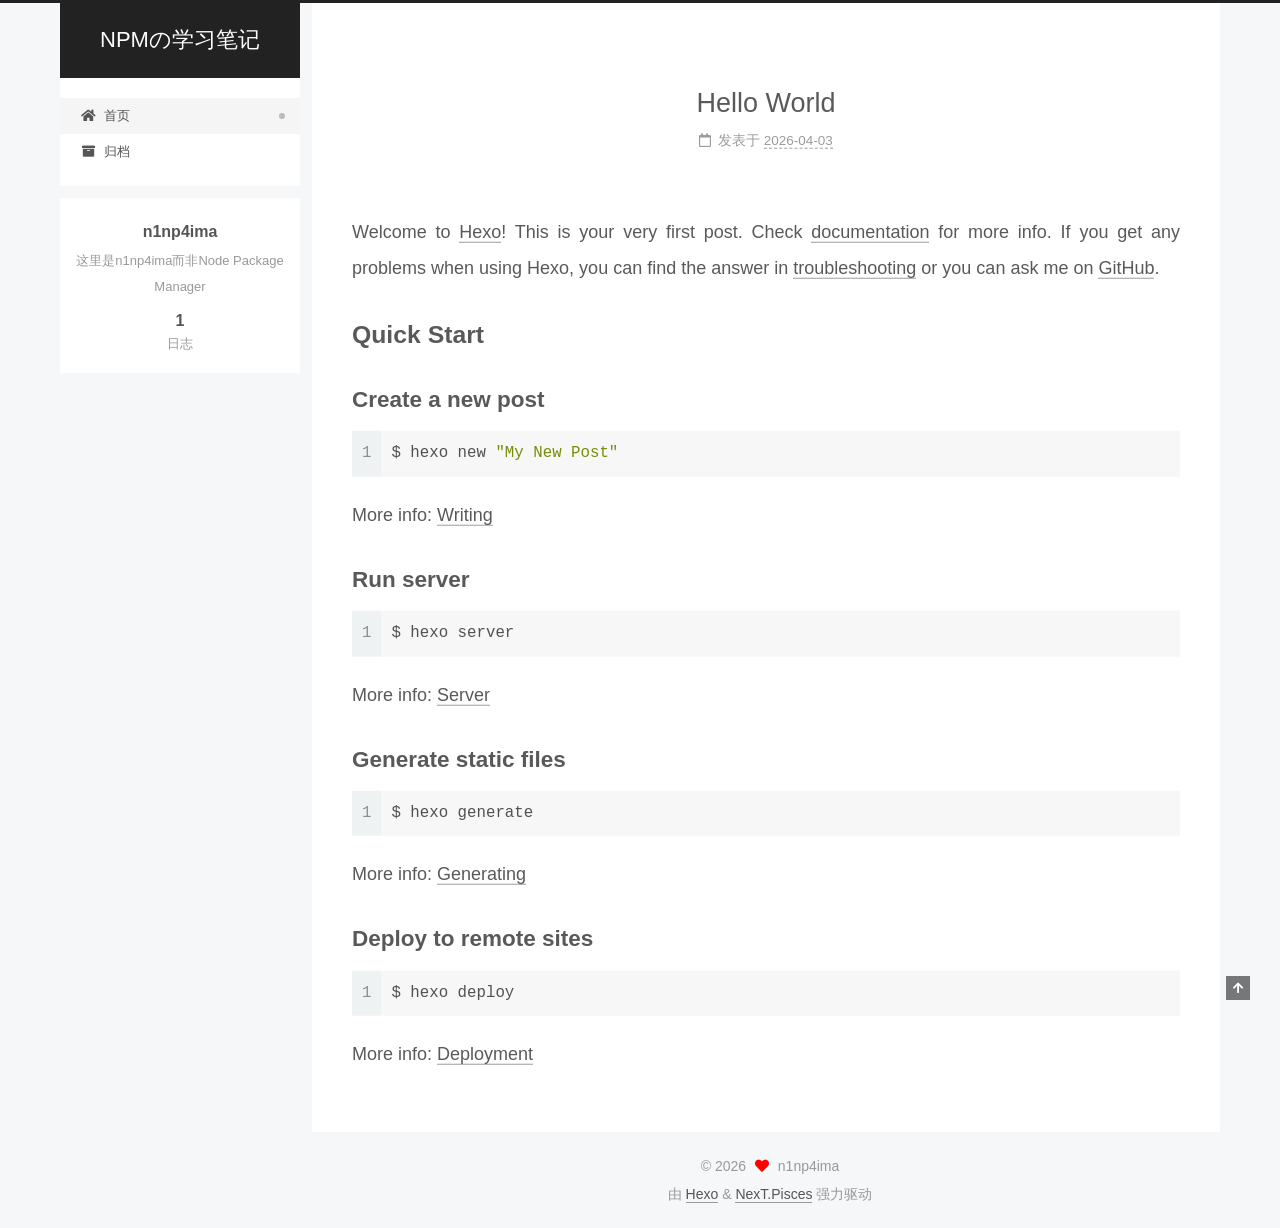
==== index.html @ 107f6d00 "Site updated: 2026-04-03 16:25:27" ====
<!DOCTYPE html>
<html lang="zh-CN">
<head>
  <meta charset="UTF-8">
<meta name="viewport" content="width=device-width, initial-scale=1, maximum-scale=2">
<meta name="theme-color" content="#222">
<meta name="generator" content="Hexo 8.1.1">
  <link rel="apple-touch-icon" sizes="180x180" href="/images/apple-touch-icon-next.png">
  <link rel="icon" type="image/png" sizes="32x32" href="/images/favicon-32x32-next.png">
  <link rel="icon" type="image/png" sizes="16x16" href="/images/favicon-16x16-next.png">
  <link rel="mask-icon" href="/images/logo.svg" color="#222">

<link rel="stylesheet" href="/css/main.css">


<link rel="stylesheet" href="/lib/font-awesome/css/all.min.css">

<script id="hexo-configurations">
    var NexT = window.NexT || {};
    var CONFIG = {"hostname":"example.com","root":"/","scheme":"Pisces","version":"7.8.0","exturl":false,"sidebar":{"position":"left","display":"post","padding":18,"offset":12,"onmobile":false},"copycode":{"enable":false,"show_result":false,"style":null},"back2top":{"enable":true,"sidebar":false,"scrollpercent":false},"bookmark":{"enable":false,"color":"#222","save":"auto"},"fancybox":false,"mediumzoom":false,"lazyload":false,"pangu":false,"comments":{"style":"tabs","active":null,"storage":true,"lazyload":false,"nav":null},"algolia":{"hits":{"per_page":10},"labels":{"input_placeholder":"Search for Posts","hits_empty":"We didn't find any results for the search: ${query}","hits_stats":"${hits} results found in ${time} ms"}},"localsearch":{"enable":false,"trigger":"auto","top_n_per_article":1,"unescape":false,"preload":false},"motion":{"enable":true,"async":false,"transition":{"post_block":"fadeIn","post_header":"slideDownIn","post_body":"slideDownIn","coll_header":"slideLeftIn","sidebar":"slideUpIn"}}};
  </script>

  <meta name="description" content="这里是n1np4ima而非Node Package Manager">
<meta property="og:type" content="website">
<meta property="og:title" content="NPMの学习笔记">
<meta property="og:url" content="http://example.com/index.html">
<meta property="og:site_name" content="NPMの学习笔记">
<meta property="og:description" content="这里是n1np4ima而非Node Package Manager">
<meta property="og:locale" content="zh_CN">
<meta property="article:author" content="n1np4ima">
<meta name="twitter:card" content="summary">

<link rel="canonical" href="http://example.com/">


<script id="page-configurations">
  // https://hexo.io/docs/variables.html
  CONFIG.page = {
    sidebar: "",
    isHome : true,
    isPost : false,
    lang   : 'zh-CN'
  };
</script>

  <title>NPMの学习笔记</title>
  






  <noscript>
  <style>
  .use-motion .brand,
  .use-motion .menu-item,
  .sidebar-inner,
  .use-motion .post-block,
  .use-motion .pagination,
  .use-motion .comments,
  .use-motion .post-header,
  .use-motion .post-body,
  .use-motion .collection-header { opacity: initial; }

  .use-motion .site-title,
  .use-motion .site-subtitle {
    opacity: initial;
    top: initial;
  }

  .use-motion .logo-line-before i { left: initial; }
  .use-motion .logo-line-after i { right: initial; }
  </style>
</noscript>

</head>

<body itemscope itemtype="http://schema.org/WebPage">
  <div class="container use-motion">
    <div class="headband"></div>

    <header class="header" itemscope itemtype="http://schema.org/WPHeader">
      <div class="header-inner"><div class="site-brand-container">
  <div class="site-nav-toggle">
    <div class="toggle" aria-label="切换导航栏">
      <span class="toggle-line toggle-line-first"></span>
      <span class="toggle-line toggle-line-middle"></span>
      <span class="toggle-line toggle-line-last"></span>
    </div>
  </div>

  <div class="site-meta">

    <a href="/" class="brand" rel="start">
      <span class="logo-line-before"><i></i></span>
      <h1 class="site-title">NPMの学习笔记</h1>
      <span class="logo-line-after"><i></i></span>
    </a>
  </div>

  <div class="site-nav-right">
    <div class="toggle popup-trigger">
    </div>
  </div>
</div>




<nav class="site-nav">
  <ul id="menu" class="main-menu menu">
        <li class="menu-item menu-item-home">

    <a href="/" rel="section"><i class="fa fa-home fa-fw"></i>首页</a>

  </li>
        <li class="menu-item menu-item-archives">

    <a href="/archives/" rel="section"><i class="fa fa-archive fa-fw"></i>归档</a>

  </li>
  </ul>
</nav>




</div>
    </header>

    
  <div class="back-to-top">
    <i class="fa fa-arrow-up"></i>
    <span>0%</span>
  </div>


    <main class="main">
      <div class="main-inner">
        <div class="content-wrap">
          

          <div class="content index posts-expand">
            
      
  
  
  <article itemscope itemtype="http://schema.org/Article" class="post-block" lang="zh-CN">
    <link itemprop="mainEntityOfPage" href="http://example.com/2026/04/03/hello-world/">

    <span hidden itemprop="author" itemscope itemtype="http://schema.org/Person">
      <meta itemprop="image" content="/images/avatar.gif">
      <meta itemprop="name" content="n1np4ima">
      <meta itemprop="description" content="这里是n1np4ima而非Node Package Manager">
    </span>

    <span hidden itemprop="publisher" itemscope itemtype="http://schema.org/Organization">
      <meta itemprop="name" content="NPMの学习笔记">
    </span>
      <header class="post-header">
        <h2 class="post-title" itemprop="name headline">
          
            <a href="/2026/04/03/hello-world/" class="post-title-link" itemprop="url">Hello World</a>
        </h2>

        <div class="post-meta">
            <span class="post-meta-item">
              <span class="post-meta-item-icon">
                <i class="far fa-calendar"></i>
              </span>
              <span class="post-meta-item-text">发表于</span>

              <time title="创建时间：2026-04-03 15:56:25" itemprop="dateCreated datePublished" datetime="2026-04-03T15:56:25+08:00">2026-04-03</time>
            </span>

          

        </div>
      </header>

    
    
    
    <div class="post-body" itemprop="articleBody">

      
          <p>Welcome to <a target="_blank" rel="noopener" href="https://hexo.io/">Hexo</a>! This is your very first post. Check <a target="_blank" rel="noopener" href="https://hexo.io/docs/">documentation</a> for more info. If you get any problems when using Hexo, you can find the answer in <a target="_blank" rel="noopener" href="https://hexo.io/docs/troubleshooting.html">troubleshooting</a> or you can ask me on <a target="_blank" rel="noopener" href="https://github.com/hexojs/hexo/issues">GitHub</a>.</p>
<h2 id="Quick-Start"><a href="#Quick-Start" class="headerlink" title="Quick Start"></a>Quick Start</h2><h3 id="Create-a-new-post"><a href="#Create-a-new-post" class="headerlink" title="Create a new post"></a>Create a new post</h3><figure class="highlight bash"><table><tr><td class="gutter"><pre><span class="line">1</span><br></pre></td><td class="code"><pre><span class="line">$ hexo new <span class="string">&quot;My New Post&quot;</span></span><br></pre></td></tr></table></figure>

<p>More info: <a target="_blank" rel="noopener" href="https://hexo.io/docs/writing.html">Writing</a></p>
<h3 id="Run-server"><a href="#Run-server" class="headerlink" title="Run server"></a>Run server</h3><figure class="highlight bash"><table><tr><td class="gutter"><pre><span class="line">1</span><br></pre></td><td class="code"><pre><span class="line">$ hexo server</span><br></pre></td></tr></table></figure>

<p>More info: <a target="_blank" rel="noopener" href="https://hexo.io/docs/server.html">Server</a></p>
<h3 id="Generate-static-files"><a href="#Generate-static-files" class="headerlink" title="Generate static files"></a>Generate static files</h3><figure class="highlight bash"><table><tr><td class="gutter"><pre><span class="line">1</span><br></pre></td><td class="code"><pre><span class="line">$ hexo generate</span><br></pre></td></tr></table></figure>

<p>More info: <a target="_blank" rel="noopener" href="https://hexo.io/docs/generating.html">Generating</a></p>
<h3 id="Deploy-to-remote-sites"><a href="#Deploy-to-remote-sites" class="headerlink" title="Deploy to remote sites"></a>Deploy to remote sites</h3><figure class="highlight bash"><table><tr><td class="gutter"><pre><span class="line">1</span><br></pre></td><td class="code"><pre><span class="line">$ hexo deploy</span><br></pre></td></tr></table></figure>

<p>More info: <a target="_blank" rel="noopener" href="https://hexo.io/docs/one-command-deployment.html">Deployment</a></p>

      
    </div>

    
    
    
      <footer class="post-footer">
        <div class="post-eof"></div>
      </footer>
  </article>
  
  
  


  



          </div>
          

<script>
  window.addEventListener('tabs:register', () => {
    let { activeClass } = CONFIG.comments;
    if (CONFIG.comments.storage) {
      activeClass = localStorage.getItem('comments_active') || activeClass;
    }
    if (activeClass) {
      let activeTab = document.querySelector(`a[href="#comment-${activeClass}"]`);
      if (activeTab) {
        activeTab.click();
      }
    }
  });
  if (CONFIG.comments.storage) {
    window.addEventListener('tabs:click', event => {
      if (!event.target.matches('.tabs-comment .tab-content .tab-pane')) return;
      let commentClass = event.target.classList[1];
      localStorage.setItem('comments_active', commentClass);
    });
  }
</script>

        </div>
          
  
  <div class="toggle sidebar-toggle">
    <span class="toggle-line toggle-line-first"></span>
    <span class="toggle-line toggle-line-middle"></span>
    <span class="toggle-line toggle-line-last"></span>
  </div>

  <aside class="sidebar">
    <div class="sidebar-inner">

      <ul class="sidebar-nav motion-element">
        <li class="sidebar-nav-toc">
          文章目录
        </li>
        <li class="sidebar-nav-overview">
          站点概览
        </li>
      </ul>

      <!--noindex-->
      <div class="post-toc-wrap sidebar-panel">
      </div>
      <!--/noindex-->

      <div class="site-overview-wrap sidebar-panel">
        <div class="site-author motion-element" itemprop="author" itemscope itemtype="http://schema.org/Person">
  <p class="site-author-name" itemprop="name">n1np4ima</p>
  <div class="site-description" itemprop="description">这里是n1np4ima而非Node Package Manager</div>
</div>
<div class="site-state-wrap motion-element">
  <nav class="site-state">
      <div class="site-state-item site-state-posts">
          <a href="/archives/">
        
          <span class="site-state-item-count">1</span>
          <span class="site-state-item-name">日志</span>
        </a>
      </div>
  </nav>
</div>



      </div>

    </div>
  </aside>
  <div id="sidebar-dimmer"></div>


      </div>
    </main>

    <footer class="footer">
      <div class="footer-inner">
        

        

<div class="copyright">
  
  &copy; 
  <span itemprop="copyrightYear">2026</span>
  <span class="with-love">
    <i class="fa fa-heart"></i>
  </span>
  <span class="author" itemprop="copyrightHolder">n1np4ima</span>
</div>
  <div class="powered-by">由 <a href="https://hexo.io/" class="theme-link" rel="noopener" target="_blank">Hexo</a> & <a href="https://pisces.theme-next.org/" class="theme-link" rel="noopener" target="_blank">NexT.Pisces</a> 强力驱动
  </div>

        








      </div>
    </footer>
  </div>

  
  <script src="/lib/anime.min.js"></script>
  <script src="/lib/velocity/velocity.min.js"></script>
  <script src="/lib/velocity/velocity.ui.min.js"></script>

<script src="/js/utils.js"></script>

<script src="/js/motion.js"></script>


<script src="/js/schemes/pisces.js"></script>


<script src="/js/next-boot.js"></script>




  















  

  

</body>
</html>
---- css/main.css ----
:root {
  --body-bg-color: #f5f7f9;
  --content-bg-color: #fff;
  --card-bg-color: #f5f5f5;
  --text-color: #555;
  --blockquote-color: #666;
  --link-color: #555;
  --link-hover-color: #222;
  --brand-color: #fff;
  --brand-hover-color: #fff;
  --table-row-odd-bg-color: #f9f9f9;
  --table-row-hover-bg-color: #f5f5f5;
  --menu-item-bg-color: #f5f5f5;
  --btn-default-bg: #fff;
  --btn-default-color: #555;
  --btn-default-border-color: #555;
  --btn-default-hover-bg: #222;
  --btn-default-hover-color: #fff;
  --btn-default-hover-border-color: #222;
}
html {
  line-height: 1.15; /* 1 */
  -webkit-text-size-adjust: 100%; /* 2 */
}
body {
  margin: 0;
}
main {
  display: block;
}
h1 {
  font-size: 2em;
  margin: 0.67em 0;
}
hr {
  box-sizing: content-box; /* 1 */
  height: 0; /* 1 */
  overflow: visible; /* 2 */
}
pre {
  font-family: monospace, monospace; /* 1 */
  font-size: 1em; /* 2 */
}
a {
  background: transparent;
}
abbr[title] {
  border-bottom: none; /* 1 */
  text-decoration: underline; /* 2 */
  text-decoration: underline dotted; /* 2 */
}
b,
strong {
  font-weight: bolder;
}
code,
kbd,
samp {
  font-family: monospace, monospace; /* 1 */
  font-size: 1em; /* 2 */
}
small {
  font-size: 80%;
}
sub,
sup {
  font-size: 75%;
  line-height: 0;
  position: relative;
  vertical-align: baseline;
}
sub {
  bottom: -0.25em;
}
sup {
  top: -0.5em;
}
img {
  border-style: none;
}
button,
input,
optgroup,
select,
textarea {
  font-family: inherit; /* 1 */
  font-size: 100%; /* 1 */
  line-height: 1.15; /* 1 */
  margin: 0; /* 2 */
}
button,
input {
/* 1 */
  overflow: visible;
}
button,
select {
/* 1 */
  text-transform: none;
}
button,
[type='button'],
[type='reset'],
[type='submit'] {
  -webkit-appearance: button;
}
button::-moz-focus-inner,
[type='button']::-moz-focus-inner,
[type='reset']::-moz-focus-inner,
[type='submit']::-moz-focus-inner {
  border-style: none;
  padding: 0;
}
button:-moz-focusring,
[type='button']:-moz-focusring,
[type='reset']:-moz-focusring,
[type='submit']:-moz-focusring {
  outline: 1px dotted ButtonText;
}
fieldset {
  padding: 0.35em 0.75em 0.625em;
}
legend {
  box-sizing: border-box; /* 1 */
  color: inherit; /* 2 */
  display: table; /* 1 */
  max-width: 100%; /* 1 */
  padding: 0; /* 3 */
  white-space: normal; /* 1 */
}
progress {
  vertical-align: baseline;
}
textarea {
  overflow: auto;
}
[type='checkbox'],
[type='radio'] {
  box-sizing: border-box; /* 1 */
  padding: 0; /* 2 */
}
[type='number']::-webkit-inner-spin-button,
[type='number']::-webkit-outer-spin-button {
  height: auto;
}
[type='search'] {
  outline-offset: -2px; /* 2 */
  -webkit-appearance: textfield; /* 1 */
}
[type='search']::-webkit-search-decoration {
  -webkit-appearance: none;
}
::-webkit-file-upload-button {
  font: inherit; /* 2 */
  -webkit-appearance: button; /* 1 */
}
details {
  display: block;
}
summary {
  display: list-item;
}
template {
  display: none;
}
[hidden] {
  display: none;
}
::selection {
  background: #262a30;
  color: #eee;
}
html,
body {
  height: 100%;
}
body {
  background: var(--body-bg-color);
  color: var(--text-color);
  font-family: 'Lato', "PingFang SC", "Microsoft YaHei", sans-serif;
  font-size: 1em;
  line-height: 2;
}
@media (max-width: 991px) {
  body {
    padding-left: 0 !important;
    padding-right: 0 !important;
  }
}
h1,
h2,
h3,
h4,
h5,
h6 {
  font-family: 'Lato', "PingFang SC", "Microsoft YaHei", sans-serif;
  font-weight: bold;
  line-height: 1.5;
  margin: 20px 0 15px;
}
h1 {
  font-size: 1.5em;
}
h2 {
  font-size: 1.375em;
}
h3 {
  font-size: 1.25em;
}
h4 {
  font-size: 1.125em;
}
h5 {
  font-size: 1em;
}
h6 {
  font-size: 0.875em;
}
p {
  margin: 0 0 20px 0;
}
a,
span.exturl {
  border-bottom: 1px solid #999;
  color: var(--link-color);
  outline: 0;
  text-decoration: none;
  overflow-wrap: break-word;
  word-wrap: break-word;
  cursor: pointer;
}
a:hover,
span.exturl:hover {
  border-bottom-color: var(--link-hover-color);
  color: var(--link-hover-color);
}
iframe,
img,
video {
  display: block;
  margin-left: auto;
  margin-right: auto;
  max-width: 100%;
}
hr {
  background-image: repeating-linear-gradient(-45deg, #ddd, #ddd 4px, transparent 4px, transparent 8px);
  border: 0;
  height: 3px;
  margin: 40px 0;
}
blockquote {
  border-left: 4px solid #ddd;
  color: var(--blockquote-color);
  margin: 0;
  padding: 0 15px;
}
blockquote cite::before {
  content: '-';
  padding: 0 5px;
}
dt {
  font-weight: bold;
}
dd {
  margin: 0;
  padding: 0;
}
kbd {
  background-color: #f5f5f5;
  background-image: linear-gradient(#eee, #fff, #eee);
  border: 1px solid #ccc;
  border-radius: 0.2em;
  box-shadow: 0.1em 0.1em 0.2em rgba(0,0,0,0.1);
  color: #555;
  font-family: inherit;
  padding: 0.1em 0.3em;
  white-space: nowrap;
}
.table-container {
  overflow: auto;
}
table {
  border-collapse: collapse;
  border-spacing: 0;
  font-size: 0.875em;
  margin: 0 0 20px 0;
  width: 100%;
}
tbody tr:nth-of-type(odd) {
  background: var(--table-row-odd-bg-color);
}
tbody tr:hover {
  background: var(--table-row-hover-bg-color);
}
caption,
th,
td {
  font-weight: normal;
  padding: 8px;
  vertical-align: middle;
}
th,
td {
  border: 1px solid #ddd;
  border-bottom: 3px solid #ddd;
}
th {
  font-weight: 700;
  padding-bottom: 10px;
}
td {
  border-bottom-width: 1px;
}
.btn {
  background: var(--btn-default-bg);
  border: 2px solid var(--btn-default-border-color);
  border-radius: 2px;
  color: var(--btn-default-color);
  display: inline-block;
  font-size: 0.875em;
  line-height: 2;
  padding: 0 20px;
  text-decoration: none;
  transition-property: background-color;
  transition-delay: 0s;
  transition-duration: 0.2s;
  transition-timing-function: ease-in-out;
}
.btn:hover {
  background: var(--btn-default-hover-bg);
  border-color: var(--btn-default-hover-border-color);
  color: var(--btn-default-hover-color);
}
.btn + .btn {
  margin: 0 0 8px 8px;
}
.btn .fa-fw {
  text-align: left;
  width: 1.285714285714286em;
}
.toggle {
  line-height: 0;
}
.toggle .toggle-line {
  background: #fff;
  display: inline-block;
  height: 2px;
  left: 0;
  position: relative;
  top: 0;
  transition: all 0.4s;
  vertical-align: top;
  width: 100%;
}
.toggle .toggle-line:not(:first-child) {
  margin-top: 3px;
}
.toggle.toggle-arrow .toggle-line-first {
  left: 50%;
  top: 2px;
  transform: rotate(45deg);
  width: 50%;
}
.toggle.toggle-arrow .toggle-line-middle {
  left: 2px;
  width: 90%;
}
.toggle.toggle-arrow .toggle-line-last {
  left: 50%;
  top: -2px;
  transform: rotate(-45deg);
  width: 50%;
}
.toggle.toggle-close .toggle-line-first {
  transform: rotate(-45deg);
  top: 5px;
}
.toggle.toggle-close .toggle-line-middle {
  opacity: 0;
}
.toggle.toggle-close .toggle-line-last {
  transform: rotate(45deg);
  top: -5px;
}
.highlight,
pre {
  background: #f7f7f7;
  color: #4d4d4c;
  line-height: 1.6;
  margin: 0 auto 20px;
}
pre,
code {
  font-family: consolas, Menlo, monospace, "PingFang SC", "Microsoft YaHei";
}
code {
  background: #eee;
  border-radius: 3px;
  color: #555;
  padding: 2px 4px;
  overflow-wrap: break-word;
  word-wrap: break-word;
}
.highlight *::selection {
  background: #d6d6d6;
}
.highlight pre {
  border: 0;
  margin: 0;
  padding: 10px 0;
}
.highlight table {
  border: 0;
  margin: 0;
  width: auto;
}
.highlight td {
  border: 0;
  padding: 0;
}
.highlight figcaption {
  background: #eff2f3;
  color: #4d4d4c;
  display: flex;
  font-size: 0.875em;
  justify-content: space-between;
  line-height: 1.2;
  padding: 0.5em;
}
.highlight figcaption a {
  color: #4d4d4c;
}
.highlight figcaption a:hover {
  border-bottom-color: #4d4d4c;
}
.highlight .gutter {
  -moz-user-select: none;
  -ms-user-select: none;
  -webkit-user-select: none;
  user-select: none;
}
.highlight .gutter pre {
  background: #eff2f3;
  color: #869194;
  padding-left: 10px;
  padding-right: 10px;
  text-align: right;
}
.highlight .code pre {
  background: #f7f7f7;
  padding-left: 10px;
  width: 100%;
}
.gist table {
  width: auto;
}
.gist table td {
  border: 0;
}
pre {
  overflow: auto;
  padding: 10px;
}
pre code {
  background: none;
  color: #4d4d4c;
  font-size: 0.875em;
  padding: 0;
  text-shadow: none;
}
pre .deletion {
  background: #fdd;
}
pre .addition {
  background: #dfd;
}
pre .meta {
  color: #eab700;
  -moz-user-select: none;
  -ms-user-select: none;
  -webkit-user-select: none;
  user-select: none;
}
pre .comment {
  color: #8e908c;
}
pre .variable,
pre .attribute,
pre .tag,
pre .name,
pre .regexp,
pre .ruby .constant,
pre .xml .tag .title,
pre .xml .pi,
pre .xml .doctype,
pre .html .doctype,
pre .css .id,
pre .css .class,
pre .css .pseudo {
  color: #c82829;
}
pre .number,
pre .preprocessor,
pre .built_in,
pre .builtin-name,
pre .literal,
pre .params,
pre .constant,
pre .command {
  color: #f5871f;
}
pre .ruby .class .title,
pre .css .rules .attribute,
pre .string,
pre .symbol,
pre .value,
pre .inheritance,
pre .header,
pre .ruby .symbol,
pre .xml .cdata,
pre .special,
pre .formula {
  color: #718c00;
}
pre .title,
pre .css .hexcolor {
  color: #3e999f;
}
pre .function,
pre .python .decorator,
pre .python .title,
pre .ruby .function .title,
pre .ruby .title .keyword,
pre .perl .sub,
pre .javascript .title,
pre .coffeescript .title {
  color: #4271ae;
}
pre .keyword,
pre .javascript .function {
  color: #8959a8;
}
.blockquote-center {
  border-left: none;
  margin: 40px 0;
  padding: 0;
  position: relative;
  text-align: center;
}
.blockquote-center .fa {
  display: block;
  opacity: 0.6;
  position: absolute;
  width: 100%;
}
.blockquote-center .fa-quote-left {
  border-top: 1px solid #ccc;
  text-align: left;
  top: -20px;
}
.blockquote-center .fa-quote-right {
  border-bottom: 1px solid #ccc;
  text-align: right;
  bottom: -20px;
}
.blockquote-center p,
.blockquote-center div {
  text-align: center;
}
.post-body .group-picture img {
  margin: 0 auto;
  padding: 0 3px;
}
.group-picture-row {
  margin-bottom: 6px;
  overflow: hidden;
}
.group-picture-column {
  float: left;
  margin-bottom: 10px;
}
.post-body .label {
  color: #555;
  display: inline;
  padding: 0 2px;
}
.post-body .label.default {
  background: #f0f0f0;
}
.post-body .label.primary {
  background: #efe6f7;
}
.post-body .label.info {
  background: #e5f2f8;
}
.post-body .label.success {
  background: #e7f4e9;
}
.post-body .label.warning {
  background: #fcf6e1;
}
.post-body .label.danger {
  background: #fae8eb;
}
.post-body .tabs {
  margin-bottom: 20px;
}
.post-body .tabs,
.tabs-comment {
  display: block;
  padding-top: 10px;
  position: relative;
}
.post-body .tabs ul.nav-tabs,
.tabs-comment ul.nav-tabs {
  display: flex;
  flex-wrap: wrap;
  margin: 0;
  margin-bottom: -1px;
  padding: 0;
}
@media (max-width: 413px) {
  .post-body .tabs ul.nav-tabs,
  .tabs-comment ul.nav-tabs {
    display: block;
    margin-bottom: 5px;
  }
}
.post-body .tabs ul.nav-tabs li.tab,
.tabs-comment ul.nav-tabs li.tab {
  border-bottom: 1px solid #ddd;
  border-left: 1px solid transparent;
  border-right: 1px solid transparent;
  border-top: 3px solid transparent;
  flex-grow: 1;
  list-style-type: none;
  border-radius: 0 0 0 0;
}
@media (max-width: 413px) {
  .post-body .tabs ul.nav-tabs li.tab,
  .tabs-comment ul.nav-tabs li.tab {
    border-bottom: 1px solid transparent;
    border-left: 3px solid transparent;
    border-right: 1px solid transparent;
    border-top: 1px solid transparent;
  }
}
@media (max-width: 413px) {
  .post-body .tabs ul.nav-tabs li.tab,
  .tabs-comment ul.nav-tabs li.tab {
    border-radius: 0;
  }
}
.post-body .tabs ul.nav-tabs li.tab a,
.tabs-comment ul.nav-tabs li.tab a {
  border-bottom: initial;
  display: block;
  line-height: 1.8;
  outline: 0;
  padding: 0.25em 0.75em;
  text-align: center;
  transition-delay: 0s;
  transition-duration: 0.2s;
  transition-timing-function: ease-out;
}
.post-body .tabs ul.nav-tabs li.tab a i,
.tabs-comment ul.nav-tabs li.tab a i {
  width: 1.285714285714286em;
}
.post-body .tabs ul.nav-tabs li.tab.active,
.tabs-comment ul.nav-tabs li.tab.active {
  border-bottom: 1px solid transparent;
  border-left: 1px solid #ddd;
  border-right: 1px solid #ddd;
  border-top: 3px solid #fc6423;
}
@media (max-width: 413px) {
  .post-body .tabs ul.nav-tabs li.tab.active,
  .tabs-comment ul.nav-tabs li.tab.active {
    border-bottom: 1px solid #ddd;
    border-left: 3px solid #fc6423;
    border-right: 1px solid #ddd;
    border-top: 1px solid #ddd;
  }
}
.post-body .tabs ul.nav-tabs li.tab.active a,
.tabs-comment ul.nav-tabs li.tab.active a {
  color: var(--link-color);
  cursor: default;
}
.post-body .tabs .tab-content .tab-pane,
.tabs-comment .tab-content .tab-pane {
  border: 1px solid #ddd;
  border-top: 0;
  padding: 20px 20px 0 20px;
  border-radius: 0;
}
.post-body .tabs .tab-content .tab-pane:not(.active),
.tabs-comment .tab-content .tab-pane:not(.active) {
  display: none;
}
.post-body .tabs .tab-content .tab-pane.active,
.tabs-comment .tab-content .tab-pane.active {
  display: block;
}
.post-body .tabs .tab-content .tab-pane.active:nth-of-type(1),
.tabs-comment .tab-content .tab-pane.active:nth-of-type(1) {
  border-radius: 0 0 0 0;
}
@media (max-width: 413px) {
  .post-body .tabs .tab-content .tab-pane.active:nth-of-type(1),
  .tabs-comment .tab-content .tab-pane.active:nth-of-type(1) {
    border-radius: 0;
  }
}
.post-body .note {
  border-radius: 3px;
  margin-bottom: 20px;
  padding: 1em;
  position: relative;
  border: 1px solid #eee;
  border-left-width: 5px;
}
.post-body .note h2,
.post-body .note h3,
.post-body .note h4,
.post-body .note h5,
.post-body .note h6 {
  margin-top: 0;
  border-bottom: initial;
  margin-bottom: 0;
  padding-top: 0;
}
.post-body .note p:first-child,
.post-body .note ul:first-child,
.post-body .note ol:first-child,
.post-body .note table:first-child,
.post-body .note pre:first-child,
.post-body .note blockquote:first-child,
.post-body .note img:first-child {
  margin-top: 0;
}
.post-body .note p:last-child,
.post-body .note ul:last-child,
.post-body .note ol:last-child,
.post-body .note table:last-child,
.post-body .note pre:last-child,
.post-body .note blockquote:last-child,
.post-body .note img:last-child {
  margin-bottom: 0;
}
.post-body .note.default {
  border-left-color: #777;
}
.post-body .note.default h2,
.post-body .note.default h3,
.post-body .note.default h4,
.post-body .note.default h5,
.post-body .note.default h6 {
  color: #777;
}
.post-body .note.primary {
  border-left-color: #6f42c1;
}
.post-body .note.primary h2,
.post-body .note.primary h3,
.post-body .note.primary h4,
.post-body .note.primary h5,
.post-body .note.primary h6 {
  color: #6f42c1;
}
.post-body .note.info {
  border-left-color: #428bca;
}
.post-body .note.info h2,
.post-body .note.info h3,
.post-body .note.info h4,
.post-body .note.info h5,
.post-body .note.info h6 {
  color: #428bca;
}
.post-body .note.success {
  border-left-color: #5cb85c;
}
.post-body .note.success h2,
.post-body .note.success h3,
.post-body .note.success h4,
.post-body .note.success h5,
.post-body .note.success h6 {
  color: #5cb85c;
}
.post-body .note.warning {
  border-left-color: #f0ad4e;
}
.post-body .note.warning h2,
.post-body .note.warning h3,
.post-body .note.warning h4,
.post-body .note.warning h5,
.post-body .note.warning h6 {
  color: #f0ad4e;
}
.post-body .note.danger {
  border-left-color: #d9534f;
}
.post-body .note.danger h2,
.post-body .note.danger h3,
.post-body .note.danger h4,
.post-body .note.danger h5,
.post-body .note.danger h6 {
  color: #d9534f;
}
.pagination .prev,
.pagination .next,
.pagination .page-number,
.pagination .space {
  display: inline-block;
  margin: 0 10px;
  padding: 0 11px;
  position: relative;
  top: -1px;
}
@media (max-width: 767px) {
  .pagination .prev,
  .pagination .next,
  .pagination .page-number,
  .pagination .space {
    margin: 0 5px;
  }
}
.pagination {
  border-top: 1px solid #eee;
  margin: 120px 0 0;
  text-align: center;
}
.pagination .prev,
.pagination .next,
.pagination .page-number {
  border-bottom: 0;
  border-top: 1px solid #eee;
  transition-property: border-color;
  transition-delay: 0s;
  transition-duration: 0.2s;
  transition-timing-function: ease-in-out;
}
.pagination .prev:hover,
.pagination .next:hover,
.pagination .page-number:hover {
  border-top-color: #222;
}
.pagination .space {
  margin: 0;
  padding: 0;
}
.pagination .prev {
  margin-left: 0;
}
.pagination .next {
  margin-right: 0;
}
.pagination .page-number.current {
  background: #ccc;
  border-top-color: #ccc;
  color: #fff;
}
@media (max-width: 767px) {
  .pagination {
    border-top: none;
  }
  .pagination .prev,
  .pagination .next,
  .pagination .page-number {
    border-bottom: 1px solid #eee;
    border-top: 0;
    margin-bottom: 10px;
    padding: 0 10px;
  }
  .pagination .prev:hover,
  .pagination .next:hover,
  .pagination .page-number:hover {
    border-bottom-color: #222;
  }
}
.comments {
  margin-top: 60px;
  overflow: hidden;
}
.comment-button-group {
  display: flex;
  flex-wrap: wrap-reverse;
  justify-content: center;
  margin: 1em 0;
}
.comment-button-group .comment-button {
  margin: 0.1em 0.2em;
}
.comment-button-group .comment-button.active {
  background: var(--btn-default-hover-bg);
  border-color: var(--btn-default-hover-border-color);
  color: var(--btn-default-hover-color);
}
.comment-position {
  display: none;
}
.comment-position.active {
  display: block;
}
.tabs-comment {
  background: var(--content-bg-color);
  margin-top: 4em;
  padding-top: 0;
}
.tabs-comment .comments {
  border: 0;
  box-shadow: none;
  margin-top: 0;
  padding-top: 0;
}
.container {
  min-height: 100%;
  position: relative;
}
.main-inner {
  margin: 0 auto;
  width: calc(100% - 20px);
}
@media (min-width: 1200px) {
  .main-inner {
    width: 1160px;
  }
}
@media (min-width: 1600px) {
  .main-inner {
    width: 73%;
  }
}
@media (max-width: 767px) {
  .content-wrap {
    padding: 0 20px;
  }
}
.header {
  background: transparent;
}
.header-inner {
  margin: 0 auto;
  width: calc(100% - 20px);
}
@media (min-width: 1200px) {
  .header-inner {
    width: 1160px;
  }
}
@media (min-width: 1600px) {
  .header-inner {
    width: 73%;
  }
}
.site-brand-container {
  display: flex;
  flex-shrink: 0;
  padding: 0 10px;
}
.headband {
  background: #222;
  height: 3px;
}
.site-meta {
  flex-grow: 1;
  text-align: center;
}
@media (max-width: 767px) {
  .site-meta {
    text-align: center;
  }
}
.brand {
  border-bottom: none;
  color: var(--brand-color);
  display: inline-block;
  line-height: 1.375em;
  padding: 0 40px;
  position: relative;
}
.brand:hover {
  color: var(--brand-hover-color);
}
.site-title {
  font-family: 'Lato', "PingFang SC", "Microsoft YaHei", sans-serif;
  font-size: 1.375em;
  font-weight: normal;
  margin: 0;
}
.site-subtitle {
  color: #ddd;
  font-size: 0.8125em;
  margin: 10px 0;
}
.use-motion .brand {
  opacity: 0;
}
.use-motion .site-title,
.use-motion .site-subtitle,
.use-motion .custom-logo-image {
  opacity: 0;
  position: relative;
  top: -10px;
}
.site-nav-toggle,
.site-nav-right {
  display: none;
}
@media (max-width: 767px) {
  .site-nav-toggle,
  .site-nav-right {
    display: flex;
    flex-direction: column;
    justify-content: center;
  }
}
.site-nav-toggle .toggle,
.site-nav-right .toggle {
  color: var(--text-color);
  padding: 10px;
  width: 22px;
}
.site-nav-toggle .toggle .toggle-line,
.site-nav-right .toggle .toggle-line {
  background: var(--text-color);
  border-radius: 1px;
}
.site-nav {
  display: block;
}
@media (max-width: 767px) {
  .site-nav {
    clear: both;
    display: none;
  }
}
.site-nav.site-nav-on {
  display: block;
}
.menu {
  margin-top: 20px;
  padding-left: 0;
  text-align: center;
}
.menu-item {
  display: inline-block;
  list-style: none;
  margin: 0 10px;
}
@media (max-width: 767px) {
  .menu-item {
    display: block;
    margin-top: 10px;
  }
  .menu-item.menu-item-search {
    display: none;
  }
}
.menu-item a,
.menu-item span.exturl {
  border-bottom: 0;
  display: block;
  font-size: 0.8125em;
  transition-property: border-color;
  transition-delay: 0s;
  transition-duration: 0.2s;
  transition-timing-function: ease-in-out;
}
@media (hover: none) {
  .menu-item a:hover,
  .menu-item span.exturl:hover {
    border-bottom-color: transparent !important;
  }
}
.menu-item .fa,
.menu-item .fab,
.menu-item .far,
.menu-item .fas {
  margin-right: 8px;
}
.menu-item .badge {
  display: inline-block;
  font-weight: bold;
  line-height: 1;
  margin-left: 0.35em;
  margin-top: 0.35em;
  text-align: center;
  white-space: nowrap;
}
@media (max-width: 767px) {
  .menu-item .badge {
    float: right;
    margin-left: 0;
  }
}
.menu-item-active a,
.menu .menu-item a:hover,
.menu .menu-item span.exturl:hover {
  background: var(--menu-item-bg-color);
}
.use-motion .menu-item {
  opacity: 0;
}
.sidebar {
  background: #222;
  bottom: 0;
  box-shadow: inset 0 2px 6px #000;
  position: fixed;
  top: 0;
}
@media (max-width: 991px) {
  .sidebar {
    display: none;
  }
}
.sidebar-inner {
  color: #999;
  padding: 18px 10px;
  text-align: center;
}
.cc-license {
  margin-top: 10px;
  text-align: center;
}
.cc-license .cc-opacity {
  border-bottom: none;
  opacity: 0.7;
}
.cc-license .cc-opacity:hover {
  opacity: 0.9;
}
.cc-license img {
  display: inline-block;
}
.site-author-image {
  border: 1px solid #eee;
  display: block;
  margin: 0 auto;
  max-width: 120px;
  padding: 2px;
}
.site-author-name {
  color: var(--text-color);
  font-weight: 600;
  margin: 0;
  text-align: center;
}
.site-description {
  color: #999;
  font-size: 0.8125em;
  margin-top: 0;
  text-align: center;
}
.links-of-author {
  margin-top: 15px;
}
.links-of-author a,
.links-of-author span.exturl {
  border-bottom-color: #555;
  display: inline-block;
  font-size: 0.8125em;
  margin-bottom: 10px;
  margin-right: 10px;
  vertical-align: middle;
}
.links-of-author a::before,
.links-of-author span.exturl::before {
  background: #6fff8b;
  border-radius: 50%;
  content: ' ';
  display: inline-block;
  height: 4px;
  margin-right: 3px;
  vertical-align: middle;
  width: 4px;
}
.sidebar-button {
  margin-top: 15px;
}
.sidebar-button a {
  border: 1px solid #fc6423;
  border-radius: 4px;
  color: #fc6423;
  display: inline-block;
  padding: 0 15px;
}
.sidebar-button a .fa,
.sidebar-button a .fab,
.sidebar-button a .far,
.sidebar-button a .fas {
  margin-right: 5px;
}
.sidebar-button a:hover {
  background: #fc6423;
  border: 1px solid #fc6423;
  color: #fff;
}
.sidebar-button a:hover .fa,
.sidebar-button a:hover .fab,
.sidebar-button a:hover .far,
.sidebar-button a:hover .fas {
  color: #fff;
}
.links-of-blogroll {
  font-size: 0.8125em;
  margin-top: 10px;
}
.links-of-blogroll-title {
  font-size: 0.875em;
  font-weight: 600;
  margin-top: 0;
}
.links-of-blogroll-list {
  list-style: none;
  margin: 0;
  padding: 0;
}
#sidebar-dimmer {
  display: none;
}
@media (max-width: 767px) {
  #sidebar-dimmer {
    background: #000;
    display: block;
    height: 100%;
    left: 100%;
    opacity: 0;
    position: fixed;
    top: 0;
    width: 100%;
    z-index: 1100;
  }
  .sidebar-active + #sidebar-dimmer {
    opacity: 0.7;
    transform: translateX(-100%);
    transition: opacity 0.5s;
  }
}
.sidebar-nav {
  margin: 0;
  padding-bottom: 20px;
  padding-left: 0;
}
.sidebar-nav li {
  border-bottom: 1px solid transparent;
  color: var(--text-color);
  cursor: pointer;
  display: inline-block;
  font-size: 0.875em;
}
.sidebar-nav li.sidebar-nav-overview {
  margin-left: 10px;
}
.sidebar-nav li:hover {
  color: #fc6423;
}
.sidebar-nav .sidebar-nav-active {
  border-bottom-color: #fc6423;
  color: #fc6423;
}
.sidebar-nav .sidebar-nav-active:hover {
  color: #fc6423;
}
.sidebar-panel {
  display: none;
  overflow-x: hidden;
  overflow-y: auto;
}
.sidebar-panel-active {
  display: block;
}
.sidebar-toggle {
  background: #222;
  bottom: 45px;
  cursor: pointer;
  height: 14px;
  left: 30px;
  padding: 5px;
  position: fixed;
  width: 14px;
  z-index: 1300;
}
@media (max-width: 991px) {
  .sidebar-toggle {
    left: 20px;
    opacity: 0.8;
    display: none;
  }
}
.sidebar-toggle:hover .toggle-line {
  background: #fc6423;
}
.post-toc {
  font-size: 0.875em;
}
.post-toc ol {
  list-style: none;
  margin: 0;
  padding: 0 2px 5px 10px;
  text-align: left;
}
.post-toc ol > ol {
  padding-left: 0;
}
.post-toc ol a {
  transition-property: all;
  transition-delay: 0s;
  transition-duration: 0.2s;
  transition-timing-function: ease-in-out;
}
.post-toc .nav-item {
  line-height: 1.8;
  overflow: hidden;
  text-overflow: ellipsis;
  white-space: nowrap;
}
.post-toc .nav .nav-child {
  display: none;
}
.post-toc .nav .active > .nav-child {
  display: block;
}
.post-toc .nav .active-current > .nav-child {
  display: block;
}
.post-toc .nav .active-current > .nav-child > .nav-item {
  display: block;
}
.post-toc .nav .active > a {
  border-bottom-color: #fc6423;
  color: #fc6423;
}
.post-toc .nav .active-current > a {
  color: #fc6423;
}
.post-toc .nav .active-current > a:hover {
  color: #fc6423;
}
.site-state {
  display: flex;
  justify-content: center;
  line-height: 1.4;
  margin-top: 10px;
  overflow: hidden;
  text-align: center;
  white-space: nowrap;
}
.site-state-item {
  padding: 0 15px;
}
.site-state-item:not(:first-child) {
  border-left: 1px solid #eee;
}
.site-state-item a {
  border-bottom: none;
}
.site-state-item-count {
  display: block;
  font-size: 1em;
  font-weight: 600;
  text-align: center;
}
.site-state-item-name {
  color: #999;
  font-size: 0.8125em;
}
.footer {
  color: #999;
  font-size: 0.875em;
  padding: 20px 0;
}
.footer.footer-fixed {
  bottom: 0;
  left: 0;
  position: absolute;
  right: 0;
}
.footer-inner {
  box-sizing: border-box;
  margin: 0 auto;
  text-align: center;
  width: calc(100% - 20px);
}
@media (min-width: 1200px) {
  .footer-inner {
    width: 1160px;
  }
}
@media (min-width: 1600px) {
  .footer-inner {
    width: 73%;
  }
}
.languages {
  display: inline-block;
  font-size: 1.125em;
  position: relative;
}
.languages .lang-select-label span {
  margin: 0 0.5em;
}
.languages .lang-select {
  height: 100%;
  left: 0;
  opacity: 0;
  position: absolute;
  top: 0;
  width: 100%;
}
.with-love {
  color: #ff0000;
  display: inline-block;
  margin: 0 5px;
}
.powered-by,
.theme-info {
  display: inline-block;
}
@-moz-keyframes iconAnimate {
  0%, 100% {
    transform: scale(1);
  }
  10%, 30% {
    transform: scale(0.9);
  }
  20%, 40%, 60%, 80% {
    transform: scale(1.1);
  }
  50%, 70% {
    transform: scale(1.1);
  }
}
@-webkit-keyframes iconAnimate {
  0%, 100% {
    transform: scale(1);
  }
  10%, 30% {
    transform: scale(0.9);
  }
  20%, 40%, 60%, 80% {
    transform: scale(1.1);
  }
  50%, 70% {
    transform: scale(1.1);
  }
}
@-o-keyframes iconAnimate {
  0%, 100% {
    transform: scale(1);
  }
  10%, 30% {
    transform: scale(0.9);
  }
  20%, 40%, 60%, 80% {
    transform: scale(1.1);
  }
  50%, 70% {
    transform: scale(1.1);
  }
}
@keyframes iconAnimate {
  0%, 100% {
    transform: scale(1);
  }
  10%, 30% {
    transform: scale(0.9);
  }
  20%, 40%, 60%, 80% {
    transform: scale(1.1);
  }
  50%, 70% {
    transform: scale(1.1);
  }
}
.back-to-top {
  font-size: 12px;
  text-align: center;
  transition-delay: 0s;
  transition-duration: 0.2s;
  transition-timing-function: ease-in-out;
}
.back-to-top {
  background: #222;
  bottom: -100px;
  box-sizing: border-box;
  color: #fff;
  cursor: pointer;
  left: 30px;
  opacity: 0.6;
  padding: 0 6px;
  position: fixed;
  transition-property: bottom;
  z-index: 1300;
  width: 24px;
}
.back-to-top span {
  display: none;
}
.back-to-top:hover {
  color: #fc6423;
}
.back-to-top.back-to-top-on {
  bottom: 30px;
}
@media (max-width: 991px) {
  .back-to-top {
    left: 20px;
    opacity: 0.8;
  }
}
.post-body {
  font-family: 'Lato', "PingFang SC", "Microsoft YaHei", sans-serif;
  overflow-wrap: break-word;
  word-wrap: break-word;
}
@media (min-width: 1200px) {
  .post-body {
    font-size: 1.125em;
  }
}
.post-body .exturl .fa {
  font-size: 0.875em;
  margin-left: 4px;
}
.post-body .image-caption,
.post-body .figure .caption {
  color: #999;
  font-size: 0.875em;
  font-weight: bold;
  line-height: 1;
  margin: -20px auto 15px;
  text-align: center;
}
.post-sticky-flag {
  display: inline-block;
  transform: rotate(30deg);
}
.post-button {
  margin-top: 40px;
  text-align: center;
}
.use-motion .post-block,
.use-motion .pagination,
.use-motion .comments {
  opacity: 0;
}
.use-motion .post-header {
  opacity: 0;
}
.use-motion .post-body {
  opacity: 0;
}
.use-motion .collection-header {
  opacity: 0;
}
.posts-collapse {
  margin-left: 35px;
  position: relative;
}
@media (max-width: 767px) {
  .posts-collapse {
    margin-left: 0px;
    margin-right: 0px;
  }
}
.posts-collapse .collection-title {
  font-size: 1.125em;
  position: relative;
}
.posts-collapse .collection-title::before {
  background: #999;
  border: 1px solid #fff;
  border-radius: 50%;
  content: ' ';
  height: 10px;
  left: 0;
  margin-left: -6px;
  margin-top: -4px;
  position: absolute;
  top: 50%;
  width: 10px;
}
.posts-collapse .collection-year {
  font-size: 1.5em;
  font-weight: bold;
  margin: 60px 0;
  position: relative;
}
.posts-collapse .collection-year::before {
  background: #bbb;
  border-radius: 50%;
  content: ' ';
  height: 8px;
  left: 0;
  margin-left: -4px;
  margin-top: -4px;
  position: absolute;
  top: 50%;
  width: 8px;
}
.posts-collapse .collection-header {
  display: block;
  margin: 0 0 0 20px;
}
.posts-collapse .collection-header small {
  color: #bbb;
  margin-left: 5px;
}
.posts-collapse .post-header {
  border-bottom: 1px dashed #ccc;
  margin: 30px 0;
  padding-left: 15px;
  position: relative;
  transition-property: border;
  transition-delay: 0s;
  transition-duration: 0.2s;
  transition-timing-function: ease-in-out;
}
.posts-collapse .post-header::before {
  background: #bbb;
  border: 1px solid #fff;
  border-radius: 50%;
  content: ' ';
  height: 6px;
  left: 0;
  margin-left: -4px;
  position: absolute;
  top: 0.75em;
  transition-property: background;
  width: 6px;
  transition-delay: 0s;
  transition-duration: 0.2s;
  transition-timing-function: ease-in-out;
}
.posts-collapse .post-header:hover {
  border-bottom-color: #666;
}
.posts-collapse .post-header:hover::before {
  background: #222;
}
.posts-collapse .post-meta {
  display: inline;
  font-size: 0.75em;
  margin-right: 10px;
}
.posts-collapse .post-title {
  display: inline;
}
.posts-collapse .post-title a,
.posts-collapse .post-title span.exturl {
  border-bottom: none;
  color: var(--link-color);
}
.posts-collapse .post-title .fa-external-link-alt {
  font-size: 0.875em;
  margin-left: 5px;
}
.posts-collapse::before {
  background: #f5f5f5;
  content: ' ';
  height: 100%;
  left: 0;
  margin-left: -2px;
  position: absolute;
  top: 1.25em;
  width: 4px;
}
.post-eof {
  background: #ccc;
  height: 1px;
  margin: 80px auto 60px;
  text-align: center;
  width: 8%;
}
.post-block:last-of-type .post-eof {
  display: none;
}
.content {
  padding-top: 40px;
}
@media (min-width: 992px) {
  .post-body {
    text-align: justify;
  }
}
@media (max-width: 991px) {
  .post-body {
    text-align: justify;
  }
}
.post-body h1,
.post-body h2,
.post-body h3,
.post-body h4,
.post-body h5,
.post-body h6 {
  padding-top: 10px;
}
.post-body h1 .header-anchor,
.post-body h2 .header-anchor,
.post-body h3 .header-anchor,
.post-body h4 .header-anchor,
.post-body h5 .header-anchor,
.post-body h6 .header-anchor {
  border-bottom-style: none;
  color: #ccc;
  float: right;
  margin-left: 10px;
  visibility: hidden;
}
.post-body h1 .header-anchor:hover,
.post-body h2 .header-anchor:hover,
.post-body h3 .header-anchor:hover,
.post-body h4 .header-anchor:hover,
.post-body h5 .header-anchor:hover,
.post-body h6 .header-anchor:hover {
  color: inherit;
}
.post-body h1:hover .header-anchor,
.post-body h2:hover .header-anchor,
.post-body h3:hover .header-anchor,
.post-body h4:hover .header-anchor,
.post-body h5:hover .header-anchor,
.post-body h6:hover .header-anchor {
  visibility: visible;
}
.post-body iframe,
.post-body img,
.post-body video {
  margin-bottom: 20px;
}
.post-body .video-container {
  height: 0;
  margin-bottom: 20px;
  overflow: hidden;
  padding-top: 75%;
  position: relative;
  width: 100%;
}
.post-body .video-container iframe,
.post-body .video-container object,
.post-body .video-container embed {
  height: 100%;
  left: 0;
  margin: 0;
  position: absolute;
  top: 0;
  width: 100%;
}
.post-gallery {
  align-items: center;
  display: grid;
  grid-gap: 10px;
  grid-template-columns: 1fr 1fr 1fr;
  margin-bottom: 20px;
}
@media (max-width: 767px) {
  .post-gallery {
    grid-template-columns: 1fr 1fr;
  }
}
.post-gallery a {
  border: 0;
}
.post-gallery img {
  margin: 0;
}
.posts-expand .post-header {
  font-size: 1.125em;
}
.posts-expand .post-title {
  font-size: 1.5em;
  font-weight: normal;
  margin: initial;
  text-align: center;
  overflow-wrap: break-word;
  word-wrap: break-word;
}
.posts-expand .post-title-link {
  border-bottom: none;
  color: var(--link-color);
  display: inline-block;
  position: relative;
  vertical-align: top;
}
.posts-expand .post-title-link::before {
  background: var(--link-color);
  bottom: 0;
  content: '';
  height: 2px;
  left: 0;
  position: absolute;
  transform: scaleX(0);
  visibility: hidden;
  width: 100%;
  transition-delay: 0s;
  transition-duration: 0.2s;
  transition-timing-function: ease-in-out;
}
.posts-expand .post-title-link:hover::before {
  transform: scaleX(1);
  visibility: visible;
}
.posts-expand .post-title-link .fa-external-link-alt {
  font-size: 0.875em;
  margin-left: 5px;
}
.posts-expand .post-meta {
  color: #999;
  font-family: 'Lato', "PingFang SC", "Microsoft YaHei", sans-serif;
  font-size: 0.75em;
  margin: 3px 0 60px 0;
  text-align: center;
}
.posts-expand .post-meta .post-description {
  font-size: 0.875em;
  margin-top: 2px;
}
.posts-expand .post-meta time {
  border-bottom: 1px dashed #999;
  cursor: pointer;
}
.post-meta .post-meta-item + .post-meta-item::before {
  content: '|';
  margin: 0 0.5em;
}
.post-meta-divider {
  margin: 0 0.5em;
}
.post-meta-item-icon {
  margin-right: 3px;
}
@media (max-width: 991px) {
  .post-meta-item-icon {
    display: inline-block;
  }
}
@media (max-width: 991px) {
  .post-meta-item-text {
    display: none;
  }
}
.post-nav {
  border-top: 1px solid #eee;
  display: flex;
  justify-content: space-between;
  margin-top: 15px;
  padding: 10px 5px 0;
}
.post-nav-item {
  flex: 1;
}
.post-nav-item a {
  border-bottom: none;
  display: block;
  font-size: 0.875em;
  line-height: 1.6;
  position: relative;
}
.post-nav-item a:active {
  top: 2px;
}
.post-nav-item .fa {
  font-size: 0.75em;
}
.post-nav-item:first-child {
  margin-right: 15px;
}
.post-nav-item:first-child .fa {
  margin-right: 5px;
}
.post-nav-item:last-child {
  margin-left: 15px;
  text-align: right;
}
.post-nav-item:last-child .fa {
  margin-left: 5px;
}
.rtl.post-body p,
.rtl.post-body a,
.rtl.post-body h1,
.rtl.post-body h2,
.rtl.post-body h3,
.rtl.post-body h4,
.rtl.post-body h5,
.rtl.post-body h6,
.rtl.post-body li,
.rtl.post-body ul,
.rtl.post-body ol {
  direction: rtl;
  font-family: UKIJ Ekran;
}
.rtl.post-title {
  font-family: UKIJ Ekran;
}
.post-tags {
  margin-top: 40px;
  text-align: center;
}
.post-tags a {
  display: inline-block;
  font-size: 0.8125em;
}
.post-tags a:not(:last-child) {
  margin-right: 10px;
}
.post-widgets {
  border-top: 1px solid #eee;
  margin-top: 15px;
  text-align: center;
}
.wp_rating {
  height: 20px;
  line-height: 20px;
  margin-top: 10px;
  padding-top: 6px;
  text-align: center;
}
.social-like {
  display: flex;
  font-size: 0.875em;
  justify-content: center;
  text-align: center;
}
.reward-container {
  margin: 20px auto;
  padding: 10px 0;
  text-align: center;
  width: 90%;
}
.reward-container button {
  background: transparent;
  border: 1px solid #fc6423;
  border-radius: 0;
  color: #fc6423;
  cursor: pointer;
  line-height: 2;
  outline: 0;
  padding: 0 15px;
  vertical-align: text-top;
}
.reward-container button:hover {
  background: #fc6423;
  border: 1px solid transparent;
  color: #fa9366;
}
#qr {
  padding-top: 20px;
}
#qr a {
  border: 0;
}
#qr img {
  display: inline-block;
  margin: 0.8em 2em 0 2em;
  max-width: 100%;
  width: 180px;
}
#qr p {
  text-align: center;
}
.category-all-page .category-all-title {
  text-align: center;
}
.category-all-page .category-all {
  margin-top: 20px;
}
.category-all-page .category-list {
  list-style: none;
  margin: 0;
  padding: 0;
}
.category-all-page .category-list-item {
  margin: 5px 10px;
}
.category-all-page .category-list-count {
  color: #bbb;
}
.category-all-page .category-list-count::before {
  content: ' (';
  display: inline;
}
.category-all-page .category-list-count::after {
  content: ') ';
  display: inline;
}
.category-all-page .category-list-child {
  padding-left: 10px;
}
.event-list {
  padding: 0;
}
.event-list hr {
  background: #222;
  margin: 20px 0 45px 0;
}
.event-list hr::after {
  background: #222;
  color: #fff;
  content: 'NOW';
  display: inline-block;
  font-weight: bold;
  padding: 0 5px;
  text-align: right;
}
.event-list .event {
  background: #222;
  margin: 20px 0;
  min-height: 40px;
  padding: 15px 0 15px 10px;
}
.event-list .event .event-summary {
  color: #fff;
  margin: 0;
  padding-bottom: 3px;
}
.event-list .event .event-summary::before {
  animation: dot-flash 1s alternate infinite ease-in-out;
  color: #fff;
  content: '\f111';
  display: inline-block;
  font-size: 10px;
  margin-right: 25px;
  vertical-align: middle;
  font-family: 'Font Awesome 5 Free';
  font-weight: 900;
}
.event-list .event .event-relative-time {
  color: #bbb;
  display: inline-block;
  font-size: 12px;
  font-weight: normal;
  padding-left: 12px;
}
.event-list .event .event-details {
  color: #fff;
  display: block;
  line-height: 18px;
  margin-left: 56px;
  padding-bottom: 6px;
  padding-top: 3px;
  text-indent: -24px;
}
.event-list .event .event-details::before {
  color: #fff;
  display: inline-block;
  margin-right: 9px;
  text-align: center;
  text-indent: 0;
  width: 14px;
  font-family: 'Font Awesome 5 Free';
  font-weight: 900;
}
.event-list .event .event-details.event-location::before {
  content: '\f041';
}
.event-list .event .event-details.event-duration::before {
  content: '\f017';
}
.event-list .event-past {
  background: #f5f5f5;
}
.event-list .event-past .event-summary,
.event-list .event-past .event-details {
  color: #bbb;
  opacity: 0.9;
}
.event-list .event-past .event-summary::before,
.event-list .event-past .event-details::before {
  animation: none;
  color: #bbb;
}
@-moz-keyframes dot-flash {
  from {
    opacity: 1;
    transform: scale(1);
  }
  to {
    opacity: 0;
    transform: scale(0.8);
  }
}
@-webkit-keyframes dot-flash {
  from {
    opacity: 1;
    transform: scale(1);
  }
  to {
    opacity: 0;
    transform: scale(0.8);
  }
}
@-o-keyframes dot-flash {
  from {
    opacity: 1;
    transform: scale(1);
  }
  to {
    opacity: 0;
    transform: scale(0.8);
  }
}
@keyframes dot-flash {
  from {
    opacity: 1;
    transform: scale(1);
  }
  to {
    opacity: 0;
    transform: scale(0.8);
  }
}
ul.breadcrumb {
  font-size: 0.75em;
  list-style: none;
  margin: 1em 0;
  padding: 0 2em;
  text-align: center;
}
ul.breadcrumb li {
  display: inline;
}
ul.breadcrumb li + li::before {
  content: '/\00a0';
  font-weight: normal;
  padding: 0.5em;
}
ul.breadcrumb li + li:last-child {
  font-weight: bold;
}
.tag-cloud {
  text-align: center;
}
.tag-cloud a {
  display: inline-block;
  margin: 10px;
}
.tag-cloud a:hover {
  color: var(--link-hover-color) !important;
}
.header {
  margin: 0 auto;
  position: relative;
  width: calc(100% - 20px);
}
@media (min-width: 1200px) {
  .header {
    width: 1160px;
  }
}
@media (min-width: 1600px) {
  .header {
    width: 73%;
  }
}
@media (max-width: 991px) {
  .header {
    width: auto;
  }
}
.header-inner {
  background: var(--content-bg-color);
  border-radius: initial;
  box-shadow: initial;
  overflow: hidden;
  padding: 0;
  position: absolute;
  top: 0;
  width: 240px;
}
@media (min-width: 1200px) {
  .header-inner {
    width: 240px;
  }
}
@media (max-width: 991px) {
  .header-inner {
    border-radius: initial;
    position: relative;
    width: auto;
  }
}
.main-inner {
  align-items: flex-start;
  display: flex;
  justify-content: space-between;
  flex-direction: row-reverse;
}
@media (max-width: 991px) {
  .main-inner {
    width: auto;
  }
}
.content-wrap {
  background: var(--content-bg-color);
  border-radius: initial;
  box-shadow: initial;
  box-sizing: border-box;
  padding: 40px;
  width: calc(100% - 252px);
}
@media (max-width: 991px) {
  .content-wrap {
    border-radius: initial;
    padding: 20px;
    width: 100%;
  }
}
.footer-inner {
  padding-left: 260px;
}
.back-to-top {
  left: auto;
  right: 30px;
}
@media (max-width: 991px) {
  .back-to-top {
    right: 20px;
  }
}
@media (max-width: 991px) {
  .footer-inner {
    padding-left: 0;
    padding-right: 0;
    width: auto;
  }
}
.site-brand-container {
  background: #222;
}
@media (max-width: 991px) {
  .site-brand-container {
    box-shadow: 0 0 16px rgba(0,0,0,0.5);
  }
}
.site-meta {
  padding: 20px 0;
}
.brand {
  padding: 0;
}
.site-subtitle {
  margin: 10px 10px 0;
}
.custom-logo-image {
  margin-top: 20px;
}
@media (max-width: 991px) {
  .custom-logo-image {
    display: none;
  }
}
@media (min-width: 768px) and (max-width: 991px) {
  .site-nav-toggle,
  .site-nav-right {
    display: flex;
    flex-direction: column;
    justify-content: center;
  }
}
.site-nav-toggle .toggle,
.site-nav-right .toggle {
  color: #fff;
}
.site-nav-toggle .toggle .toggle-line,
.site-nav-right .toggle .toggle-line {
  background: #fff;
}
@media (min-width: 768px) and (max-width: 991px) {
  .site-nav {
    display: none;
  }
}
.menu .menu-item {
  display: block;
  margin: 0;
}
.menu .menu-item a,
.menu .menu-item span.exturl {
  padding: 5px 20px;
  position: relative;
  text-align: left;
  transition-property: background-color;
}
@media (max-width: 991px) {
  .menu .menu-item.menu-item-search {
    display: none;
  }
}
.menu .menu-item .badge {
  background: #ccc;
  border-radius: 10px;
  color: #fff;
  float: right;
  padding: 2px 5px;
  text-shadow: 1px 1px 0 rgba(0,0,0,0.1);
  vertical-align: middle;
}
.main-menu .menu-item-active a::after {
  background: #bbb;
  border-radius: 50%;
  content: ' ';
  height: 6px;
  margin-top: -3px;
  position: absolute;
  right: 15px;
  top: 50%;
  width: 6px;
}
.sub-menu {
  background: var(--content-bg-color);
  border-bottom: 1px solid #ddd;
  margin: 0;
  padding: 6px 0;
}
.sub-menu .menu-item {
  display: inline-block;
}
.sub-menu .menu-item a,
.sub-menu .menu-item span.exturl {
  background: transparent;
  margin: 5px 10px;
  padding: initial;
}
.sub-menu .menu-item a:hover,
.sub-menu .menu-item span.exturl:hover {
  background: transparent;
  color: #fc6423;
}
.sub-menu .menu-item-active a {
  border-bottom-color: #fc6423;
  color: #fc6423;
}
.sub-menu .menu-item-active a:hover {
  border-bottom-color: #fc6423;
}
.sidebar {
  background: var(--body-bg-color);
  box-shadow: none;
  margin-top: 100%;
  position: static;
  width: 240px;
}
@media (max-width: 991px) {
  .sidebar {
    display: none;
  }
}
.sidebar-toggle {
  display: none;
}
.sidebar-inner {
  background: var(--content-bg-color);
  border-radius: initial;
  box-shadow: initial;
  box-sizing: border-box;
  color: var(--text-color);
  width: 240px;
  opacity: 0;
}
.sidebar-inner.affix {
  position: fixed;
  top: 12px;
}
.sidebar-inner.affix-bottom {
  position: absolute;
}
.site-state-item {
  padding: 0 10px;
}
.sidebar-button {
  border-bottom: 1px dotted #ccc;
  border-top: 1px dotted #ccc;
  margin-top: 10px;
  text-align: center;
}
.sidebar-button a {
  border: 0;
  color: #fc6423;
  display: block;
}
.sidebar-button a:hover {
  background: none;
  border: 0;
  color: #e34603;
}
.sidebar-button a:hover .fa,
.sidebar-button a:hover .fab,
.sidebar-button a:hover .far,
.sidebar-button a:hover .fas {
  color: #e34603;
}
.links-of-author {
  display: flex;
  flex-wrap: wrap;
  margin-top: 10px;
  justify-content: center;
}
.links-of-author-item {
  margin: 5px 0 0;
  width: 50%;
}
.links-of-author-item a,
.links-of-author-item span.exturl {
  box-sizing: border-box;
  display: inline-block;
  margin-bottom: 0;
  margin-right: 0;
  max-width: 216px;
  overflow: hidden;
  padding: 0 5px;
  text-overflow: ellipsis;
  white-space: nowrap;
}
.links-of-author-item a,
.links-of-author-item span.exturl {
  border-bottom: none;
  display: block;
  text-decoration: none;
}
.links-of-author-item a::before,
.links-of-author-item span.exturl::before {
  display: none;
}
.links-of-author-item a:hover,
.links-of-author-item span.exturl:hover {
  background: var(--body-bg-color);
  border-radius: 4px;
}
.links-of-author-item .fa,
.links-of-author-item .fab,
.links-of-author-item .far,
.links-of-author-item .fas {
  margin-right: 2px;
}
.links-of-blogroll-item {
  padding: 0;
}
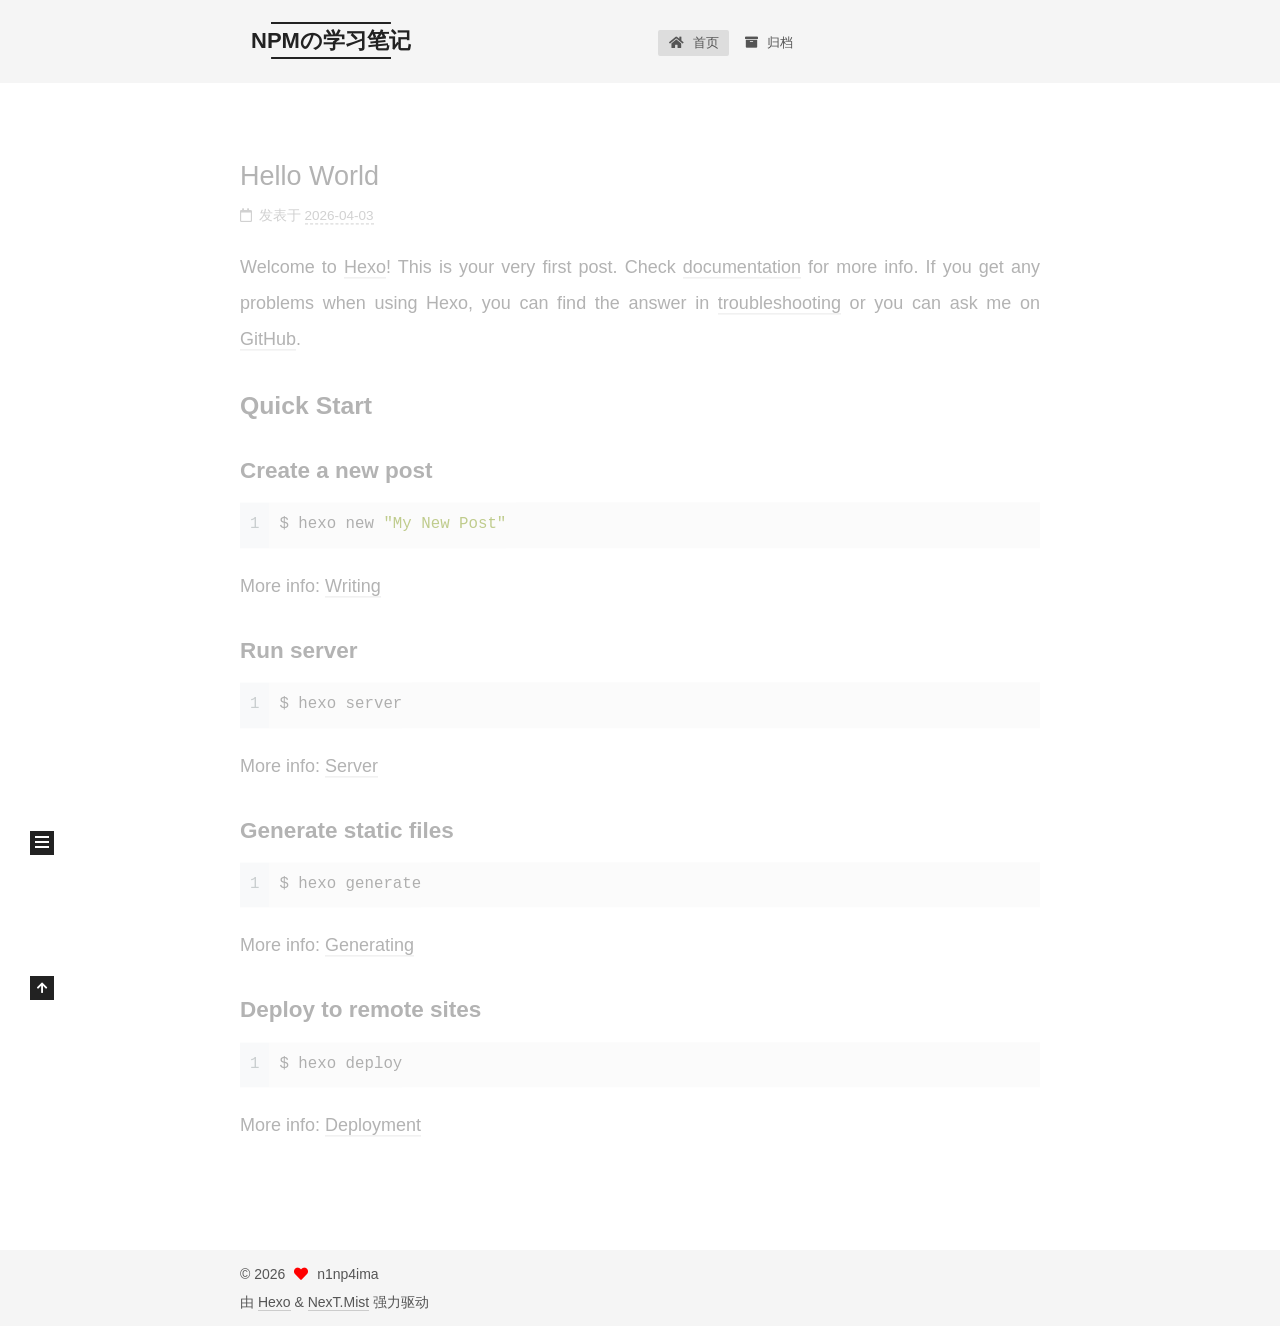
==== commit 08e6b85b: "Site updated: 2026-04-03 16:26:45" ====
--- a/index.html
+++ b/index.html
@@ -17,7 +17,7 @@
 
 <script id="hexo-configurations">
     var NexT = window.NexT || {};
-    var CONFIG = {"hostname":"example.com","root":"/","scheme":"Pisces","version":"7.8.0","exturl":false,"sidebar":{"position":"left","display":"post","padding":18,"offset":12,"onmobile":false},"copycode":{"enable":false,"show_result":false,"style":null},"back2top":{"enable":true,"sidebar":false,"scrollpercent":false},"bookmark":{"enable":false,"color":"#222","save":"auto"},"fancybox":false,"mediumzoom":false,"lazyload":false,"pangu":false,"comments":{"style":"tabs","active":null,"storage":true,"lazyload":false,"nav":null},"algolia":{"hits":{"per_page":10},"labels":{"input_placeholder":"Search for Posts","hits_empty":"We didn't find any results for the search: ${query}","hits_stats":"${hits} results found in ${time} ms"}},"localsearch":{"enable":false,"trigger":"auto","top_n_per_article":1,"unescape":false,"preload":false},"motion":{"enable":true,"async":false,"transition":{"post_block":"fadeIn","post_header":"slideDownIn","post_body":"slideDownIn","coll_header":"slideLeftIn","sidebar":"slideUpIn"}}};
+    var CONFIG = {"hostname":"example.com","root":"/","scheme":"Mist","version":"7.8.0","exturl":false,"sidebar":{"position":"left","display":"post","padding":18,"offset":12,"onmobile":false},"copycode":{"enable":false,"show_result":false,"style":null},"back2top":{"enable":true,"sidebar":false,"scrollpercent":false},"bookmark":{"enable":false,"color":"#222","save":"auto"},"fancybox":false,"mediumzoom":false,"lazyload":false,"pangu":false,"comments":{"style":"tabs","active":null,"storage":true,"lazyload":false,"nav":null},"algolia":{"hits":{"per_page":10},"labels":{"input_placeholder":"Search for Posts","hits_empty":"We didn't find any results for the search: ${query}","hits_stats":"${hits} results found in ${time} ms"}},"localsearch":{"enable":false,"trigger":"auto","top_n_per_article":1,"unescape":false,"preload":false},"motion":{"enable":true,"async":false,"transition":{"post_block":"fadeIn","post_header":"slideDownIn","post_body":"slideDownIn","coll_header":"slideLeftIn","sidebar":"slideUpIn"}}};
   </script>
 
   <meta name="description" content="这里是n1np4ima而非Node Package Manager">
@@ -313,7 +313,7 @@
   </span>
   <span class="author" itemprop="copyrightHolder">n1np4ima</span>
 </div>
-  <div class="powered-by">由 <a href="https://hexo.io/" class="theme-link" rel="noopener" target="_blank">Hexo</a> & <a href="https://pisces.theme-next.org/" class="theme-link" rel="noopener" target="_blank">NexT.Pisces</a> 强力驱动
+  <div class="powered-by">由 <a href="https://hexo.io/" class="theme-link" rel="noopener" target="_blank">Hexo</a> & <a href="https://mist.theme-next.org/" class="theme-link" rel="noopener" target="_blank">NexT.Mist</a> 强力驱动
   </div>
 
         
@@ -339,7 +339,7 @@
 <script src="/js/motion.js"></script>
 
 
-<script src="/js/schemes/pisces.js"></script>
+<script src="/js/schemes/muse.js"></script>
 
 
 <script src="/js/next-boot.js"></script>
--- a/css/main.css
+++ b/css/main.css
@@ -1,22 +1,22 @@
 :root {
-  --body-bg-color: #f5f7f9;
-  --content-bg-color: #fff;
+  --body-bg-color: #fff;
+  --content-bg-color: #f5f5f5;
   --card-bg-color: #f5f5f5;
   --text-color: #555;
   --blockquote-color: #666;
   --link-color: #555;
   --link-hover-color: #222;
-  --brand-color: #fff;
-  --brand-hover-color: #fff;
+  --brand-color: #222;
+  --brand-hover-color: #222;
   --table-row-odd-bg-color: #f9f9f9;
   --table-row-hover-bg-color: #f5f5f5;
-  --menu-item-bg-color: #f5f5f5;
-  --btn-default-bg: #fff;
-  --btn-default-color: #555;
-  --btn-default-border-color: #555;
-  --btn-default-hover-bg: #222;
-  --btn-default-hover-color: #fff;
-  --btn-default-hover-border-color: #222;
+  --menu-item-bg-color: #ddd;
+  --btn-default-bg: transparent;
+  --btn-default-color: var(--link-color);
+  --btn-default-border-color: var(--link-color);
+  --btn-default-hover-bg: transparent;
+  --btn-default-hover-color: var(--link-hover-color);
+  --btn-default-hover-border-color: var(--link-hover-color);
 }
 html {
   line-height: 1.15; /* 1 */
@@ -221,7 +221,7 @@
 }
 a,
 span.exturl {
-  border-bottom: 1px solid #999;
+  border-bottom: 1px solid #ccc;
   color: var(--link-color);
   outline: 0;
   text-decoration: none;
@@ -314,7 +314,7 @@
 .btn {
   background: var(--btn-default-bg);
   border: 2px solid var(--btn-default-border-color);
-  border-radius: 2px;
+  border-radius: 0;
   color: var(--btn-default-color);
   display: inline-block;
   font-size: 0.875em;
@@ -921,16 +921,16 @@
 }
 .main-inner {
   margin: 0 auto;
-  width: calc(100% - 20px);
+  width: 700px;
 }
 @media (min-width: 1200px) {
   .main-inner {
-    width: 1160px;
+    width: 800px;
   }
 }
 @media (min-width: 1600px) {
   .main-inner {
-    width: 73%;
+    width: 900px;
   }
 }
 @media (max-width: 767px) {
@@ -943,16 +943,16 @@
 }
 .header-inner {
   margin: 0 auto;
-  width: calc(100% - 20px);
+  width: 700px;
 }
 @media (min-width: 1200px) {
   .header-inner {
-    width: 1160px;
+    width: 800px;
   }
 }
 @media (min-width: 1600px) {
   .header-inner {
-    width: 73%;
+    width: 900px;
   }
 }
 .site-brand-container {
@@ -966,7 +966,7 @@
 }
 .site-meta {
   flex-grow: 1;
-  text-align: center;
+  text-align: left;
 }
 @media (max-width: 767px) {
   .site-meta {
@@ -991,7 +991,7 @@
   margin: 0;
 }
 .site-subtitle {
-  color: #ddd;
+  color: #999;
   font-size: 0.8125em;
   margin: 10px 0;
 }
@@ -1136,22 +1136,22 @@
   display: inline-block;
 }
 .site-author-image {
-  border: 1px solid #eee;
+  border: 2px solid #333;
   display: block;
   margin: 0 auto;
-  max-width: 120px;
+  max-width: 96px;
   padding: 2px;
 }
 .site-author-name {
-  color: var(--text-color);
-  font-weight: 600;
-  margin: 0;
+  color: #f5f5f5;
+  font-weight: normal;
+  margin: 5px 0 0;
   text-align: center;
 }
 .site-description {
   color: #999;
-  font-size: 0.8125em;
-  margin-top: 0;
+  font-size: 1em;
+  margin-top: 5px;
   text-align: center;
 }
 .links-of-author {
@@ -1168,7 +1168,7 @@
 }
 .links-of-author a::before,
 .links-of-author span.exturl::before {
-  background: #6fff8b;
+  background: #c6a222;
   border-radius: 50%;
   content: ' ';
   display: inline-block;
@@ -1246,7 +1246,7 @@
 }
 .sidebar-nav li {
   border-bottom: 1px solid transparent;
-  color: var(--text-color);
+  color: #666;
   cursor: pointer;
   display: inline-block;
   font-size: 0.875em;
@@ -1255,14 +1255,14 @@
   margin-left: 10px;
 }
 .sidebar-nav li:hover {
-  color: #fc6423;
+  color: #f5f5f5;
 }
 .sidebar-nav .sidebar-nav-active {
-  border-bottom-color: #fc6423;
-  color: #fc6423;
+  border-bottom-color: #87daff;
+  color: #87daff;
 }
 .sidebar-nav .sidebar-nav-active:hover {
-  color: #fc6423;
+  color: #87daff;
 }
 .sidebar-panel {
   display: none;
@@ -1291,7 +1291,7 @@
   }
 }
 .sidebar-toggle:hover .toggle-line {
-  background: #fc6423;
+  background: #87daff;
 }
 .post-toc {
   font-size: 0.875em;
@@ -1330,14 +1330,14 @@
   display: block;
 }
 .post-toc .nav .active > a {
-  border-bottom-color: #fc6423;
-  color: #fc6423;
+  border-bottom-color: #87daff;
+  color: #87daff;
 }
 .post-toc .nav .active-current > a {
-  color: #fc6423;
+  color: #87daff;
 }
 .post-toc .nav .active-current > a:hover {
-  color: #fc6423;
+  color: #87daff;
 }
 .site-state {
   display: flex;
@@ -1352,20 +1352,20 @@
   padding: 0 15px;
 }
 .site-state-item:not(:first-child) {
-  border-left: 1px solid #eee;
+  border-left: 1px solid #333;
 }
 .site-state-item a {
   border-bottom: none;
 }
 .site-state-item-count {
   display: block;
-  font-size: 1em;
+  font-size: 1.25em;
   font-weight: 600;
   text-align: center;
 }
 .site-state-item-name {
-  color: #999;
-  font-size: 0.8125em;
+  color: inherit;
+  font-size: 0.875em;
 }
 .footer {
   color: #999;
@@ -1382,16 +1382,16 @@
   box-sizing: border-box;
   margin: 0 auto;
   text-align: center;
-  width: calc(100% - 20px);
+  width: 700px;
 }
 @media (min-width: 1200px) {
   .footer-inner {
-    width: 1160px;
+    width: 800px;
   }
 }
 @media (min-width: 1600px) {
   .footer-inner {
-    width: 73%;
+    width: 900px;
   }
 }
 .languages {
@@ -1489,7 +1489,7 @@
   color: #fff;
   cursor: pointer;
   left: 30px;
-  opacity: 0.6;
+  opacity: 1;
   padding: 0 6px;
   position: fixed;
   transition-property: bottom;
@@ -1500,10 +1500,10 @@
   display: none;
 }
 .back-to-top:hover {
-  color: #fc6423;
+  color: #87daff;
 }
 .back-to-top.back-to-top-on {
-  bottom: 30px;
+  bottom: 19px;
 }
 @media (max-width: 991px) {
   .back-to-top {
@@ -2141,301 +2141,244 @@
 .tag-cloud a:hover {
   color: var(--link-hover-color) !important;
 }
-.header {
-  margin: 0 auto;
-  position: relative;
-  width: calc(100% - 20px);
-}
-@media (min-width: 1200px) {
-  .header {
-    width: 1160px;
-  }
-}
-@media (min-width: 1600px) {
-  .header {
-    width: 73%;
-  }
-}
-@media (max-width: 991px) {
-  .header {
-    width: auto;
-  }
-}
-.header-inner {
-  background: var(--content-bg-color);
-  border-radius: initial;
-  box-shadow: initial;
-  overflow: hidden;
-  padding: 0;
-  position: absolute;
-  top: 0;
-  width: 240px;
-}
-@media (min-width: 1200px) {
-  .header-inner {
-    width: 240px;
-  }
-}
-@media (max-width: 991px) {
-  .header-inner {
-    border-radius: initial;
-    position: relative;
-    width: auto;
-  }
+hr {
+  height: 2px;
+  margin: 20px 0;
+}
+.btn {
+  padding: 0 10px;
+}
+.headband {
+  display: none;
 }
 .main-inner {
-  align-items: flex-start;
-  display: flex;
-  justify-content: space-between;
-  flex-direction: row-reverse;
-}
-@media (max-width: 991px) {
+  padding-bottom: 80px;
+}
+@media (max-width: 767px) {
   .main-inner {
     width: auto;
   }
 }
-.content-wrap {
+.content {
+  padding-top: 80px;
+}
+@media (max-width: 767px) {
+  .content {
+    padding-top: 60px;
+  }
+}
+.pagination {
+  margin: 120px 0 0;
+  text-align: left;
+}
+@media (max-width: 767px) {
+  .pagination {
+    margin: 80px 10px 0;
+    text-align: center;
+  }
+}
+.footer {
   background: var(--content-bg-color);
-  border-radius: initial;
-  box-shadow: initial;
-  box-sizing: border-box;
-  padding: 40px;
-  width: calc(100% - 252px);
-}
-@media (max-width: 991px) {
-  .content-wrap {
-    border-radius: initial;
-    padding: 20px;
-    width: 100%;
-  }
+  color: var(--text-color);
+  padding: 10px 0;
 }
 .footer-inner {
-  padding-left: 260px;
-}
-.back-to-top {
-  left: auto;
-  right: 30px;
-}
-@media (max-width: 991px) {
-  .back-to-top {
-    right: 20px;
-  }
-}
-@media (max-width: 991px) {
+  text-align: left;
+}
+@media (max-width: 767px) {
   .footer-inner {
-    padding-left: 0;
-    padding-right: 0;
+    text-align: center;
     width: auto;
   }
 }
-.site-brand-container {
-  background: #222;
-}
-@media (max-width: 991px) {
-  .site-brand-container {
-    box-shadow: 0 0 16px rgba(0,0,0,0.5);
+.header {
+  background: var(--content-bg-color);
+}
+.header-inner {
+  align-items: center;
+  display: flex;
+  padding: 20px 0;
+}
+@media (max-width: 767px) {
+  .header-inner {
+    display: block;
+    padding: 10px 0;
+    width: auto;
   }
 }
 .site-meta {
-  padding: 20px 0;
-}
-.brand {
-  padding: 0;
+  line-height: normal;
+}
+.site-meta .brand {
+  padding: 2px 1px;
+}
+@media (max-width: 767px) {
+  .site-meta .brand {
+    display: block;
+  }
+}
+.site-meta .site-title {
+  font-weight: bolder;
+}
+.logo-line-before,
+.logo-line-after {
+  display: block;
+  margin: 0 auto;
+  overflow: hidden;
+  width: 75%;
+}
+@media (max-width: 767px) {
+  .logo-line-before,
+  .logo-line-after {
+    display: none;
+  }
+}
+.logo-line-before i,
+.logo-line-after i {
+  background: var(--brand-color);
+  display: block;
+  height: 2px;
+  position: relative;
+}
+.use-motion .logo-line-before i {
+  left: -100%;
+}
+.use-motion .logo-line-after i {
+  right: -100%;
 }
 .site-subtitle {
-  margin: 10px 10px 0;
-}
-.custom-logo-image {
-  margin-top: 20px;
-}
-@media (max-width: 991px) {
-  .custom-logo-image {
-    display: none;
-  }
-}
-@media (min-width: 768px) and (max-width: 991px) {
-  .site-nav-toggle,
-  .site-nav-right {
-    display: flex;
-    flex-direction: column;
-    justify-content: center;
-  }
-}
-.site-nav-toggle .toggle,
-.site-nav-right .toggle {
-  color: #fff;
-}
-.site-nav-toggle .toggle .toggle-line,
-.site-nav-right .toggle .toggle-line {
-  background: #fff;
-}
-@media (min-width: 768px) and (max-width: 991px) {
+  display: none;
+}
+.site-nav {
+  flex-grow: 1;
+}
+@media (max-width: 767px) {
   .site-nav {
-    display: none;
-  }
+    padding: 10px 10px 0;
+  }
+}
+.menu {
+  margin: 0;
 }
 .menu .menu-item {
-  display: block;
   margin: 0;
+}
+@media (max-width: 767px) {
+  .menu .menu-item {
+    margin-top: 5px;
+  }
 }
 .menu .menu-item a,
 .menu .menu-item span.exturl {
-  padding: 5px 20px;
-  position: relative;
+  border-radius: 2px;
+  padding: 0 10px;
+  transition-property: background;
+}
+@media (max-width: 767px) {
+  .menu .menu-item a,
+  .menu .menu-item span.exturl {
+    text-align: left;
+  }
+}
+.menu .menu-item .badge {
+  background: #fff;
+  border-radius: 10px;
+  color: #555;
+  padding: 1px 4px;
+  text-shadow: 1px 1px 0 rgba(0,0,0,0.1);
+}
+.posts-expand.index .post-title,
+.posts-expand.index .post-meta {
   text-align: left;
-  transition-property: background-color;
-}
-@media (max-width: 991px) {
-  .menu .menu-item.menu-item-search {
-    display: none;
-  }
-}
-.menu .menu-item .badge {
+}
+@media (max-width: 767px) {
+  .posts-expand.index .post-title,
+  .posts-expand.index .post-meta {
+    text-align: center;
+  }
+}
+.posts-expand.index .post-meta {
+  margin: 5px 0 20px 0;
+}
+.posts-expand .post-eof {
+  display: none;
+}
+.posts-expand .post-block:not(:first-child) {
+  margin-top: 120px;
+}
+.posts-expand .post-title,
+.posts-expand .post-meta {
+  text-align: center;
+}
+.posts-expand .post-body img {
+  margin-left: 0;
+}
+.posts-expand .post-tags {
+  text-align: left;
+}
+.posts-expand .post-tags a {
+  background: #f5f5f5;
+  border-bottom: none;
+  padding: 1px 5px;
+}
+.posts-expand .post-tags a:hover {
   background: #ccc;
-  border-radius: 10px;
-  color: #fff;
-  float: right;
-  padding: 2px 5px;
-  text-shadow: 1px 1px 0 rgba(0,0,0,0.1);
-  vertical-align: middle;
-}
-.main-menu .menu-item-active a::after {
-  background: #bbb;
-  border-radius: 50%;
-  content: ' ';
-  height: 6px;
-  margin-top: -3px;
-  position: absolute;
-  right: 15px;
-  top: 50%;
-  width: 6px;
-}
-.sub-menu {
-  background: var(--content-bg-color);
-  border-bottom: 1px solid #ddd;
-  margin: 0;
-  padding: 6px 0;
-}
-.sub-menu .menu-item {
-  display: inline-block;
-}
-.sub-menu .menu-item a,
-.sub-menu .menu-item span.exturl {
-  background: transparent;
-  margin: 5px 10px;
-  padding: initial;
-}
-.sub-menu .menu-item a:hover,
-.sub-menu .menu-item span.exturl:hover {
-  background: transparent;
-  color: #fc6423;
-}
-.sub-menu .menu-item-active a {
-  border-bottom-color: #fc6423;
-  color: #fc6423;
-}
-.sub-menu .menu-item-active a:hover {
-  border-bottom-color: #fc6423;
-}
-.sidebar {
-  background: var(--body-bg-color);
-  box-shadow: none;
-  margin-top: 100%;
-  position: static;
-  width: 240px;
-}
-@media (max-width: 991px) {
-  .sidebar {
-    display: none;
-  }
-}
-.sidebar-toggle {
-  display: none;
-}
-.sidebar-inner {
-  background: var(--content-bg-color);
-  border-radius: initial;
-  box-shadow: initial;
-  box-sizing: border-box;
-  color: var(--text-color);
-  width: 240px;
-  opacity: 0;
-}
-.sidebar-inner.affix {
-  position: fixed;
-  top: 12px;
-}
-.sidebar-inner.affix-bottom {
-  position: absolute;
-}
-.site-state-item {
-  padding: 0 10px;
-}
-.sidebar-button {
-  border-bottom: 1px dotted #ccc;
-  border-top: 1px dotted #ccc;
-  margin-top: 10px;
-  text-align: center;
-}
-.sidebar-button a {
-  border: 0;
-  color: #fc6423;
-  display: block;
-}
-.sidebar-button a:hover {
+}
+.posts-expand .post-nav {
+  margin-top: 40px;
+}
+.post-button {
+  margin-top: 20px;
+  text-align: left;
+}
+.post-button .btn {
   background: none;
   border: 0;
-  color: #e34603;
-}
-.sidebar-button a:hover .fa,
-.sidebar-button a:hover .fab,
-.sidebar-button a:hover .far,
-.sidebar-button a:hover .fas {
-  color: #e34603;
-}
-.links-of-author {
-  display: flex;
-  flex-wrap: wrap;
-  margin-top: 10px;
-  justify-content: center;
-}
-.links-of-author-item {
-  margin: 5px 0 0;
-  width: 50%;
-}
-.links-of-author-item a,
-.links-of-author-item span.exturl {
+  border-bottom: 2px solid var(--btn-default-border-color);
+  padding: 0;
+  transition-property: border;
+}
+.post-button .btn:hover {
+  border-bottom-color: var(--btn-default-hover-border-color);
+}
+.sidebar {
+  left: -320px;
+}
+.sidebar.sidebar-active {
+  left: 0;
+}
+.sidebar {
+  width: 320px;
+  z-index: 1200;
+  transition-delay: 0s;
+  transition-duration: 0.2s;
+  transition-timing-function: ease-out;
+}
+.sidebar a,
+.sidebar span.exturl {
+  border-bottom-color: #555;
+  color: #999;
+}
+.sidebar a:hover,
+.sidebar span.exturl:hover {
+  border-bottom-color: #eee;
+  color: #eee;
+}
+.links-of-blogroll-item {
+  padding: 2px 10px;
+}
+.links-of-blogroll-item a,
+.links-of-blogroll-item span.exturl {
   box-sizing: border-box;
   display: inline-block;
-  margin-bottom: 0;
-  margin-right: 0;
-  max-width: 216px;
+  max-width: 280px;
   overflow: hidden;
-  padding: 0 5px;
   text-overflow: ellipsis;
   white-space: nowrap;
 }
-.links-of-author-item a,
-.links-of-author-item span.exturl {
-  border-bottom: none;
-  display: block;
-  text-decoration: none;
-}
-.links-of-author-item a::before,
-.links-of-author-item span.exturl::before {
-  display: none;
-}
-.links-of-author-item a:hover,
-.links-of-author-item span.exturl:hover {
-  background: var(--body-bg-color);
-  border-radius: 4px;
-}
-.links-of-author-item .fa,
-.links-of-author-item .fab,
-.links-of-author-item .far,
-.links-of-author-item .fas {
-  margin-right: 2px;
-}
-.links-of-blogroll-item {
-  padding: 0;
-}
+.sub-menu {
+  margin: 10px 0;
+}
+.sub-menu .menu-item {
+  display: inline-block;
+}
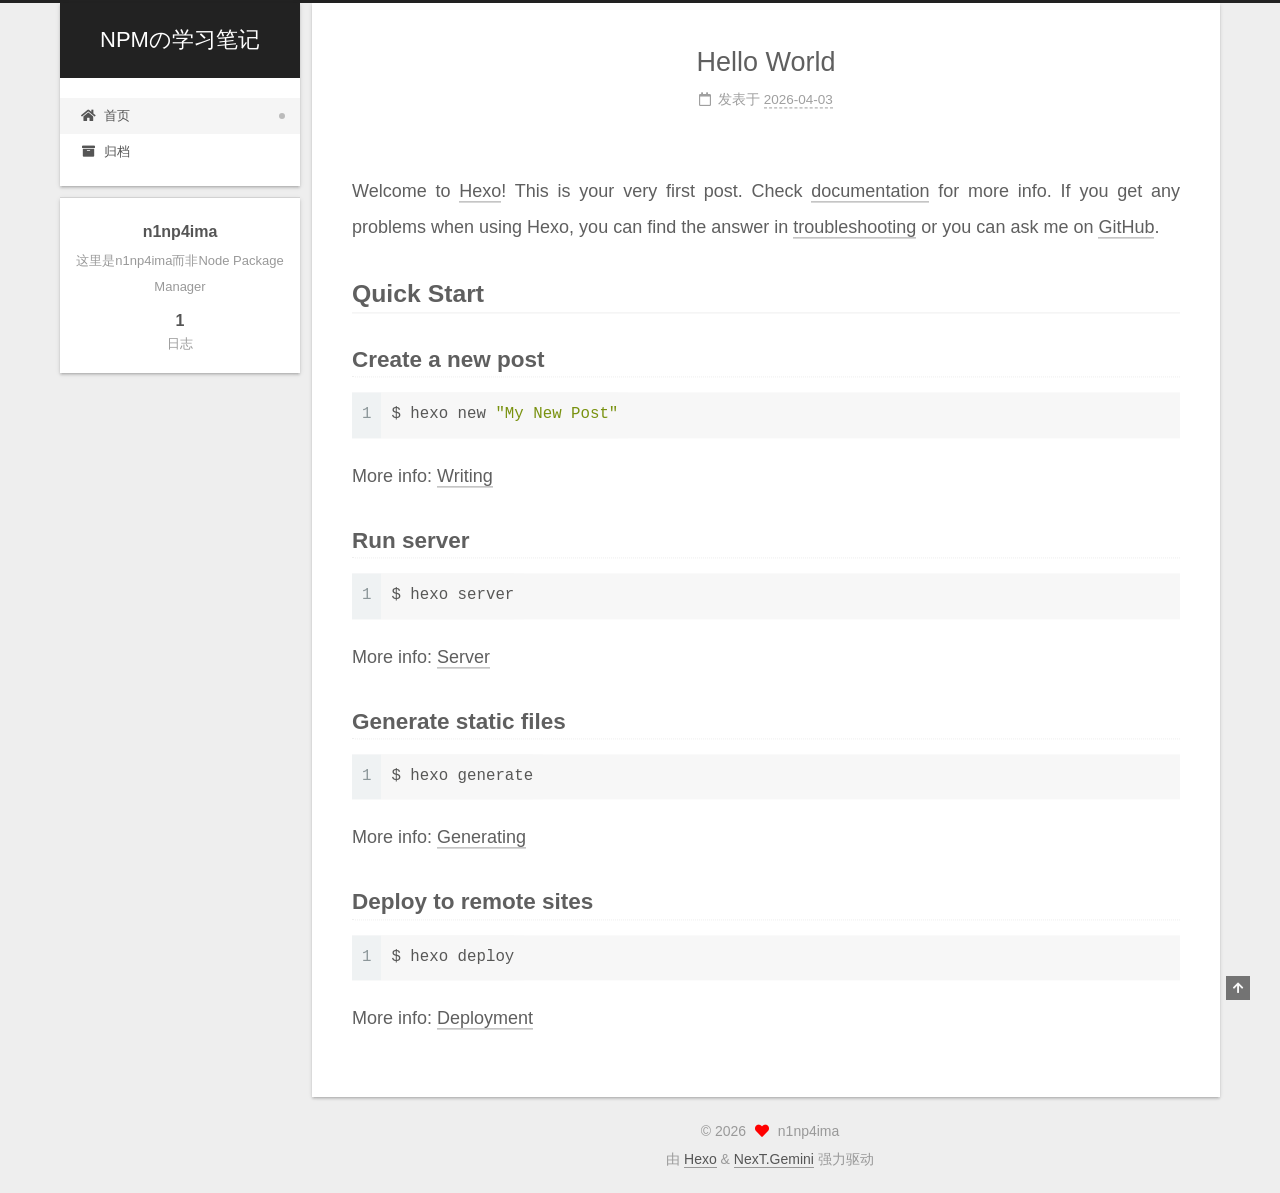
==== commit d436c94f: "Site updated: 2026-04-03 16:30:46" ====
--- a/index.html
+++ b/index.html
@@ -17,7 +17,7 @@
 
 <script id="hexo-configurations">
     var NexT = window.NexT || {};
-    var CONFIG = {"hostname":"example.com","root":"/","scheme":"Mist","version":"7.8.0","exturl":false,"sidebar":{"position":"left","display":"post","padding":18,"offset":12,"onmobile":false},"copycode":{"enable":false,"show_result":false,"style":null},"back2top":{"enable":true,"sidebar":false,"scrollpercent":false},"bookmark":{"enable":false,"color":"#222","save":"auto"},"fancybox":false,"mediumzoom":false,"lazyload":false,"pangu":false,"comments":{"style":"tabs","active":null,"storage":true,"lazyload":false,"nav":null},"algolia":{"hits":{"per_page":10},"labels":{"input_placeholder":"Search for Posts","hits_empty":"We didn't find any results for the search: ${query}","hits_stats":"${hits} results found in ${time} ms"}},"localsearch":{"enable":false,"trigger":"auto","top_n_per_article":1,"unescape":false,"preload":false},"motion":{"enable":true,"async":false,"transition":{"post_block":"fadeIn","post_header":"slideDownIn","post_body":"slideDownIn","coll_header":"slideLeftIn","sidebar":"slideUpIn"}}};
+    var CONFIG = {"hostname":"example.com","root":"/","scheme":"Gemini","version":"7.8.0","exturl":false,"sidebar":{"position":"left","display":"post","padding":18,"offset":12,"onmobile":false},"copycode":{"enable":false,"show_result":false,"style":null},"back2top":{"enable":true,"sidebar":false,"scrollpercent":false},"bookmark":{"enable":false,"color":"#222","save":"auto"},"fancybox":false,"mediumzoom":false,"lazyload":false,"pangu":false,"comments":{"style":"tabs","active":null,"storage":true,"lazyload":false,"nav":null},"algolia":{"hits":{"per_page":10},"labels":{"input_placeholder":"Search for Posts","hits_empty":"We didn't find any results for the search: ${query}","hits_stats":"${hits} results found in ${time} ms"}},"localsearch":{"enable":false,"trigger":"auto","top_n_per_article":1,"unescape":false,"preload":false},"motion":{"enable":true,"async":false,"transition":{"post_block":"fadeIn","post_header":"slideDownIn","post_body":"slideDownIn","coll_header":"slideLeftIn","sidebar":"slideUpIn"}}};
   </script>
 
   <meta name="description" content="这里是n1np4ima而非Node Package Manager">
@@ -313,7 +313,7 @@
   </span>
   <span class="author" itemprop="copyrightHolder">n1np4ima</span>
 </div>
-  <div class="powered-by">由 <a href="https://hexo.io/" class="theme-link" rel="noopener" target="_blank">Hexo</a> & <a href="https://mist.theme-next.org/" class="theme-link" rel="noopener" target="_blank">NexT.Mist</a> 强力驱动
+  <div class="powered-by">由 <a href="https://hexo.io/" class="theme-link" rel="noopener" target="_blank">Hexo</a> & <a href="https://theme-next.org/" class="theme-link" rel="noopener" target="_blank">NexT.Gemini</a> 强力驱动
   </div>
 
         
@@ -339,7 +339,7 @@
 <script src="/js/motion.js"></script>
 
 
-<script src="/js/schemes/muse.js"></script>
+<script src="/js/schemes/pisces.js"></script>
 
 
 <script src="/js/next-boot.js"></script>
--- a/css/main.css
+++ b/css/main.css
@@ -1,22 +1,22 @@
 :root {
-  --body-bg-color: #fff;
-  --content-bg-color: #f5f5f5;
+  --body-bg-color: #eee;
+  --content-bg-color: #fff;
   --card-bg-color: #f5f5f5;
   --text-color: #555;
   --blockquote-color: #666;
   --link-color: #555;
   --link-hover-color: #222;
-  --brand-color: #222;
-  --brand-hover-color: #222;
+  --brand-color: #fff;
+  --brand-hover-color: #fff;
   --table-row-odd-bg-color: #f9f9f9;
   --table-row-hover-bg-color: #f5f5f5;
-  --menu-item-bg-color: #ddd;
-  --btn-default-bg: transparent;
-  --btn-default-color: var(--link-color);
-  --btn-default-border-color: var(--link-color);
-  --btn-default-hover-bg: transparent;
-  --btn-default-hover-color: var(--link-hover-color);
-  --btn-default-hover-border-color: var(--link-hover-color);
+  --menu-item-bg-color: #f5f5f5;
+  --btn-default-bg: #fff;
+  --btn-default-color: #555;
+  --btn-default-border-color: #555;
+  --btn-default-hover-bg: #222;
+  --btn-default-hover-color: #fff;
+  --btn-default-hover-border-color: #222;
 }
 html {
   line-height: 1.15; /* 1 */
@@ -221,7 +221,7 @@
 }
 a,
 span.exturl {
-  border-bottom: 1px solid #ccc;
+  border-bottom: 1px solid #999;
   color: var(--link-color);
   outline: 0;
   text-decoration: none;
@@ -314,7 +314,7 @@
 .btn {
   background: var(--btn-default-bg);
   border: 2px solid var(--btn-default-border-color);
-  border-radius: 0;
+  border-radius: 2px;
   color: var(--btn-default-color);
   display: inline-block;
   font-size: 0.875em;
@@ -921,16 +921,16 @@
 }
 .main-inner {
   margin: 0 auto;
-  width: 700px;
+  width: calc(100% - 20px);
 }
 @media (min-width: 1200px) {
   .main-inner {
-    width: 800px;
+    width: 1160px;
   }
 }
 @media (min-width: 1600px) {
   .main-inner {
-    width: 900px;
+    width: 73%;
   }
 }
 @media (max-width: 767px) {
@@ -943,16 +943,16 @@
 }
 .header-inner {
   margin: 0 auto;
-  width: 700px;
+  width: calc(100% - 20px);
 }
 @media (min-width: 1200px) {
   .header-inner {
-    width: 800px;
+    width: 1160px;
   }
 }
 @media (min-width: 1600px) {
   .header-inner {
-    width: 900px;
+    width: 73%;
   }
 }
 .site-brand-container {
@@ -966,7 +966,7 @@
 }
 .site-meta {
   flex-grow: 1;
-  text-align: left;
+  text-align: center;
 }
 @media (max-width: 767px) {
   .site-meta {
@@ -991,7 +991,7 @@
   margin: 0;
 }
 .site-subtitle {
-  color: #999;
+  color: #ddd;
   font-size: 0.8125em;
   margin: 10px 0;
 }
@@ -1136,22 +1136,22 @@
   display: inline-block;
 }
 .site-author-image {
-  border: 2px solid #333;
+  border: 1px solid #eee;
   display: block;
   margin: 0 auto;
-  max-width: 96px;
+  max-width: 120px;
   padding: 2px;
 }
 .site-author-name {
-  color: #f5f5f5;
-  font-weight: normal;
-  margin: 5px 0 0;
+  color: var(--text-color);
+  font-weight: 600;
+  margin: 0;
   text-align: center;
 }
 .site-description {
   color: #999;
-  font-size: 1em;
-  margin-top: 5px;
+  font-size: 0.8125em;
+  margin-top: 0;
   text-align: center;
 }
 .links-of-author {
@@ -1168,7 +1168,7 @@
 }
 .links-of-author a::before,
 .links-of-author span.exturl::before {
-  background: #c6a222;
+  background: #d428f0;
   border-radius: 50%;
   content: ' ';
   display: inline-block;
@@ -1246,7 +1246,7 @@
 }
 .sidebar-nav li {
   border-bottom: 1px solid transparent;
-  color: #666;
+  color: var(--text-color);
   cursor: pointer;
   display: inline-block;
   font-size: 0.875em;
@@ -1255,14 +1255,14 @@
   margin-left: 10px;
 }
 .sidebar-nav li:hover {
-  color: #f5f5f5;
+  color: #fc6423;
 }
 .sidebar-nav .sidebar-nav-active {
-  border-bottom-color: #87daff;
-  color: #87daff;
+  border-bottom-color: #fc6423;
+  color: #fc6423;
 }
 .sidebar-nav .sidebar-nav-active:hover {
-  color: #87daff;
+  color: #fc6423;
 }
 .sidebar-panel {
   display: none;
@@ -1291,7 +1291,7 @@
   }
 }
 .sidebar-toggle:hover .toggle-line {
-  background: #87daff;
+  background: #fc6423;
 }
 .post-toc {
   font-size: 0.875em;
@@ -1330,14 +1330,14 @@
   display: block;
 }
 .post-toc .nav .active > a {
-  border-bottom-color: #87daff;
-  color: #87daff;
+  border-bottom-color: #fc6423;
+  color: #fc6423;
 }
 .post-toc .nav .active-current > a {
-  color: #87daff;
+  color: #fc6423;
 }
 .post-toc .nav .active-current > a:hover {
-  color: #87daff;
+  color: #fc6423;
 }
 .site-state {
   display: flex;
@@ -1352,20 +1352,20 @@
   padding: 0 15px;
 }
 .site-state-item:not(:first-child) {
-  border-left: 1px solid #333;
+  border-left: 1px solid #eee;
 }
 .site-state-item a {
   border-bottom: none;
 }
 .site-state-item-count {
   display: block;
-  font-size: 1.25em;
+  font-size: 1em;
   font-weight: 600;
   text-align: center;
 }
 .site-state-item-name {
-  color: inherit;
-  font-size: 0.875em;
+  color: #999;
+  font-size: 0.8125em;
 }
 .footer {
   color: #999;
@@ -1382,16 +1382,16 @@
   box-sizing: border-box;
   margin: 0 auto;
   text-align: center;
-  width: 700px;
+  width: calc(100% - 20px);
 }
 @media (min-width: 1200px) {
   .footer-inner {
-    width: 800px;
+    width: 1160px;
   }
 }
 @media (min-width: 1600px) {
   .footer-inner {
-    width: 900px;
+    width: 73%;
   }
 }
 .languages {
@@ -1489,7 +1489,7 @@
   color: #fff;
   cursor: pointer;
   left: 30px;
-  opacity: 1;
+  opacity: 0.6;
   padding: 0 6px;
   position: fixed;
   transition-property: bottom;
@@ -1500,10 +1500,10 @@
   display: none;
 }
 .back-to-top:hover {
-  color: #87daff;
+  color: #fc6423;
 }
 .back-to-top.back-to-top-on {
-  bottom: 19px;
+  bottom: 30px;
 }
 @media (max-width: 991px) {
   .back-to-top {
@@ -2141,244 +2141,425 @@
 .tag-cloud a:hover {
   color: var(--link-hover-color) !important;
 }
-hr {
-  height: 2px;
-  margin: 20px 0;
-}
-.btn {
-  padding: 0 10px;
-}
-.headband {
-  display: none;
+.header {
+  margin: 0 auto;
+  position: relative;
+  width: calc(100% - 20px);
+}
+@media (min-width: 1200px) {
+  .header {
+    width: 1160px;
+  }
+}
+@media (min-width: 1600px) {
+  .header {
+    width: 73%;
+  }
+}
+@media (max-width: 991px) {
+  .header {
+    width: auto;
+  }
+}
+.header-inner {
+  background: var(--content-bg-color);
+  border-radius: initial;
+  box-shadow: 0 2px 2px 0 rgba(0,0,0,0.12), 0 3px 1px -2px rgba(0,0,0,0.06), 0 1px 5px 0 rgba(0,0,0,0.12);
+  overflow: hidden;
+  padding: 0;
+  position: absolute;
+  top: 0;
+  width: 240px;
+}
+@media (min-width: 1200px) {
+  .header-inner {
+    width: 240px;
+  }
+}
+@media (max-width: 991px) {
+  .header-inner {
+    border-radius: initial;
+    position: relative;
+    width: auto;
+  }
 }
 .main-inner {
-  padding-bottom: 80px;
-}
-@media (max-width: 767px) {
+  align-items: flex-start;
+  display: flex;
+  justify-content: space-between;
+  flex-direction: row-reverse;
+}
+@media (max-width: 991px) {
   .main-inner {
     width: auto;
   }
 }
-.content {
-  padding-top: 80px;
-}
-@media (max-width: 767px) {
-  .content {
-    padding-top: 60px;
-  }
-}
-.pagination {
-  margin: 120px 0 0;
-  text-align: left;
-}
-@media (max-width: 767px) {
-  .pagination {
-    margin: 80px 10px 0;
-    text-align: center;
-  }
-}
-.footer {
+.content-wrap {
   background: var(--content-bg-color);
-  color: var(--text-color);
-  padding: 10px 0;
+  border-radius: initial;
+  box-shadow: 0 2px 2px 0 rgba(0,0,0,0.12), 0 3px 1px -2px rgba(0,0,0,0.06), 0 1px 5px 0 rgba(0,0,0,0.12);
+  box-sizing: border-box;
+  padding: 40px;
+  width: calc(100% - 252px);
+}
+@media (max-width: 991px) {
+  .content-wrap {
+    border-radius: initial;
+    padding: 20px;
+    width: 100%;
+  }
 }
 .footer-inner {
-  text-align: left;
-}
-@media (max-width: 767px) {
+  padding-left: 260px;
+}
+.back-to-top {
+  left: auto;
+  right: 30px;
+}
+@media (max-width: 991px) {
+  .back-to-top {
+    right: 20px;
+  }
+}
+@media (max-width: 991px) {
   .footer-inner {
-    text-align: center;
+    padding-left: 0;
+    padding-right: 0;
     width: auto;
   }
 }
-.header {
-  background: var(--content-bg-color);
-}
-.header-inner {
-  align-items: center;
-  display: flex;
+.site-brand-container {
+  background: #222;
+}
+@media (max-width: 991px) {
+  .site-brand-container {
+    box-shadow: 0 0 16px rgba(0,0,0,0.5);
+  }
+}
+.site-meta {
   padding: 20px 0;
 }
-@media (max-width: 767px) {
-  .header-inner {
-    display: block;
-    padding: 10px 0;
-    width: auto;
-  }
-}
-.site-meta {
-  line-height: normal;
-}
-.site-meta .brand {
-  padding: 2px 1px;
-}
-@media (max-width: 767px) {
-  .site-meta .brand {
-    display: block;
-  }
-}
-.site-meta .site-title {
-  font-weight: bolder;
-}
-.logo-line-before,
-.logo-line-after {
+.brand {
+  padding: 0;
+}
+.site-subtitle {
+  margin: 10px 10px 0;
+}
+.custom-logo-image {
+  margin-top: 20px;
+}
+@media (max-width: 991px) {
+  .custom-logo-image {
+    display: none;
+  }
+}
+@media (min-width: 768px) and (max-width: 991px) {
+  .site-nav-toggle,
+  .site-nav-right {
+    display: flex;
+    flex-direction: column;
+    justify-content: center;
+  }
+}
+.site-nav-toggle .toggle,
+.site-nav-right .toggle {
+  color: #fff;
+}
+.site-nav-toggle .toggle .toggle-line,
+.site-nav-right .toggle .toggle-line {
+  background: #fff;
+}
+@media (min-width: 768px) and (max-width: 991px) {
+  .site-nav {
+    display: none;
+  }
+}
+.menu .menu-item {
   display: block;
-  margin: 0 auto;
-  overflow: hidden;
-  width: 75%;
-}
-@media (max-width: 767px) {
-  .logo-line-before,
-  .logo-line-after {
-    display: none;
-  }
-}
-.logo-line-before i,
-.logo-line-after i {
-  background: var(--brand-color);
-  display: block;
-  height: 2px;
-  position: relative;
-}
-.use-motion .logo-line-before i {
-  left: -100%;
-}
-.use-motion .logo-line-after i {
-  right: -100%;
-}
-.site-subtitle {
-  display: none;
-}
-.site-nav {
-  flex-grow: 1;
-}
-@media (max-width: 767px) {
-  .site-nav {
-    padding: 10px 10px 0;
-  }
-}
-.menu {
   margin: 0;
-}
-.menu .menu-item {
-  margin: 0;
-}
-@media (max-width: 767px) {
-  .menu .menu-item {
-    margin-top: 5px;
-  }
 }
 .menu .menu-item a,
 .menu .menu-item span.exturl {
-  border-radius: 2px;
+  padding: 5px 20px;
+  position: relative;
+  text-align: left;
+  transition-property: background-color;
+}
+@media (max-width: 991px) {
+  .menu .menu-item.menu-item-search {
+    display: none;
+  }
+}
+.menu .menu-item .badge {
+  background: #ccc;
+  border-radius: 10px;
+  color: #fff;
+  float: right;
+  padding: 2px 5px;
+  text-shadow: 1px 1px 0 rgba(0,0,0,0.1);
+  vertical-align: middle;
+}
+.main-menu .menu-item-active a::after {
+  background: #bbb;
+  border-radius: 50%;
+  content: ' ';
+  height: 6px;
+  margin-top: -3px;
+  position: absolute;
+  right: 15px;
+  top: 50%;
+  width: 6px;
+}
+.sub-menu {
+  background: var(--content-bg-color);
+  border-bottom: 1px solid #ddd;
+  margin: 0;
+  padding: 6px 0;
+}
+.sub-menu .menu-item {
+  display: inline-block;
+}
+.sub-menu .menu-item a,
+.sub-menu .menu-item span.exturl {
+  background: transparent;
+  margin: 5px 10px;
+  padding: initial;
+}
+.sub-menu .menu-item a:hover,
+.sub-menu .menu-item span.exturl:hover {
+  background: transparent;
+  color: #fc6423;
+}
+.sub-menu .menu-item-active a {
+  border-bottom-color: #fc6423;
+  color: #fc6423;
+}
+.sub-menu .menu-item-active a:hover {
+  border-bottom-color: #fc6423;
+}
+.sidebar {
+  background: var(--body-bg-color);
+  box-shadow: none;
+  margin-top: 100%;
+  position: static;
+  width: 240px;
+}
+@media (max-width: 991px) {
+  .sidebar {
+    display: none;
+  }
+}
+.sidebar-toggle {
+  display: none;
+}
+.sidebar-inner {
+  background: var(--content-bg-color);
+  border-radius: initial;
+  box-shadow: 0 2px 2px 0 rgba(0,0,0,0.12), 0 3px 1px -2px rgba(0,0,0,0.06), 0 1px 5px 0 rgba(0,0,0,0.12), 0 -1px 0.5px 0 rgba(0,0,0,0.09);
+  box-sizing: border-box;
+  color: var(--text-color);
+  width: 240px;
+  opacity: 0;
+}
+.sidebar-inner.affix {
+  position: fixed;
+  top: 12px;
+}
+.sidebar-inner.affix-bottom {
+  position: absolute;
+}
+.site-state-item {
   padding: 0 10px;
-  transition-property: background;
-}
-@media (max-width: 767px) {
-  .menu .menu-item a,
-  .menu .menu-item span.exturl {
-    text-align: left;
-  }
-}
-.menu .menu-item .badge {
-  background: #fff;
-  border-radius: 10px;
-  color: #555;
-  padding: 1px 4px;
-  text-shadow: 1px 1px 0 rgba(0,0,0,0.1);
-}
-.posts-expand.index .post-title,
-.posts-expand.index .post-meta {
-  text-align: left;
-}
-@media (max-width: 767px) {
-  .posts-expand.index .post-title,
-  .posts-expand.index .post-meta {
-    text-align: center;
-  }
-}
-.posts-expand.index .post-meta {
-  margin: 5px 0 20px 0;
-}
-.posts-expand .post-eof {
-  display: none;
-}
-.posts-expand .post-block:not(:first-child) {
-  margin-top: 120px;
-}
-.posts-expand .post-title,
-.posts-expand .post-meta {
-  text-align: center;
-}
-.posts-expand .post-body img {
-  margin-left: 0;
-}
-.posts-expand .post-tags {
-  text-align: left;
-}
-.posts-expand .post-tags a {
-  background: #f5f5f5;
-  border-bottom: none;
-  padding: 1px 5px;
-}
-.posts-expand .post-tags a:hover {
-  background: #ccc;
-}
-.posts-expand .post-nav {
-  margin-top: 40px;
-}
-.post-button {
-  margin-top: 20px;
-  text-align: left;
-}
-.post-button .btn {
+}
+.sidebar-button {
+  border-bottom: 1px dotted #ccc;
+  border-top: 1px dotted #ccc;
+  margin-top: 10px;
+  text-align: center;
+}
+.sidebar-button a {
+  border: 0;
+  color: #fc6423;
+  display: block;
+}
+.sidebar-button a:hover {
   background: none;
   border: 0;
-  border-bottom: 2px solid var(--btn-default-border-color);
-  padding: 0;
-  transition-property: border;
-}
-.post-button .btn:hover {
-  border-bottom-color: var(--btn-default-hover-border-color);
-}
-.sidebar {
-  left: -320px;
-}
-.sidebar.sidebar-active {
-  left: 0;
-}
-.sidebar {
-  width: 320px;
-  z-index: 1200;
-  transition-delay: 0s;
-  transition-duration: 0.2s;
-  transition-timing-function: ease-out;
-}
-.sidebar a,
-.sidebar span.exturl {
-  border-bottom-color: #555;
-  color: #999;
-}
-.sidebar a:hover,
-.sidebar span.exturl:hover {
-  border-bottom-color: #eee;
-  color: #eee;
-}
-.links-of-blogroll-item {
-  padding: 2px 10px;
-}
-.links-of-blogroll-item a,
-.links-of-blogroll-item span.exturl {
+  color: #e34603;
+}
+.sidebar-button a:hover .fa,
+.sidebar-button a:hover .fab,
+.sidebar-button a:hover .far,
+.sidebar-button a:hover .fas {
+  color: #e34603;
+}
+.links-of-author {
+  display: flex;
+  flex-wrap: wrap;
+  margin-top: 10px;
+  justify-content: center;
+}
+.links-of-author-item {
+  margin: 5px 0 0;
+  width: 50%;
+}
+.links-of-author-item a,
+.links-of-author-item span.exturl {
   box-sizing: border-box;
   display: inline-block;
-  max-width: 280px;
+  margin-bottom: 0;
+  margin-right: 0;
+  max-width: 216px;
   overflow: hidden;
+  padding: 0 5px;
   text-overflow: ellipsis;
   white-space: nowrap;
 }
+.links-of-author-item a,
+.links-of-author-item span.exturl {
+  border-bottom: none;
+  display: block;
+  text-decoration: none;
+}
+.links-of-author-item a::before,
+.links-of-author-item span.exturl::before {
+  display: none;
+}
+.links-of-author-item a:hover,
+.links-of-author-item span.exturl:hover {
+  background: var(--body-bg-color);
+  border-radius: 4px;
+}
+.links-of-author-item .fa,
+.links-of-author-item .fab,
+.links-of-author-item .far,
+.links-of-author-item .fas {
+  margin-right: 2px;
+}
+.links-of-blogroll-item {
+  padding: 0;
+}
+.content-wrap {
+  background: initial;
+  box-shadow: initial;
+  padding: initial;
+}
+.post-block {
+  background: var(--content-bg-color);
+  border-radius: initial;
+  box-shadow: 0 2px 2px 0 rgba(0,0,0,0.12), 0 3px 1px -2px rgba(0,0,0,0.06), 0 1px 5px 0 rgba(0,0,0,0.12);
+  padding: 40px;
+}
+.post-block + .post-block {
+  border-radius: initial;
+  box-shadow: 0 2px 2px 0 rgba(0,0,0,0.12), 0 3px 1px -2px rgba(0,0,0,0.06), 0 1px 5px 0 rgba(0,0,0,0.12), 0 -1px 0.5px 0 rgba(0,0,0,0.09);
+  margin-top: 12px;
+}
+.comments {
+  background: var(--content-bg-color);
+  border-radius: initial;
+  box-shadow: 0 2px 2px 0 rgba(0,0,0,0.12), 0 3px 1px -2px rgba(0,0,0,0.06), 0 1px 5px 0 rgba(0,0,0,0.12), 0 -1px 0.5px 0 rgba(0,0,0,0.09);
+  margin-top: 12px;
+  padding: 40px;
+}
+.tabs-comment {
+  margin-top: 1em;
+}
+.content {
+  padding-top: initial;
+}
+.post-eof {
+  display: none;
+}
+.pagination {
+  background: var(--content-bg-color);
+  border-radius: initial;
+  border-top: initial;
+  box-shadow: 0 2px 2px 0 rgba(0,0,0,0.12), 0 3px 1px -2px rgba(0,0,0,0.06), 0 1px 5px 0 rgba(0,0,0,0.12), 0 -1px 0.5px 0 rgba(0,0,0,0.09);
+  margin: 12px 0 0;
+  padding: 10px 0 10px;
+}
+.pagination .prev,
+.pagination .next,
+.pagination .page-number {
+  margin-bottom: initial;
+  top: initial;
+}
+.main {
+  padding-bottom: initial;
+}
+.footer {
+  bottom: auto;
+}
 .sub-menu {
-  margin: 10px 0;
-}
-.sub-menu .menu-item {
-  display: inline-block;
-}
+  border-bottom: initial;
+  box-shadow: 0 2px 2px 0 rgba(0,0,0,0.12), 0 3px 1px -2px rgba(0,0,0,0.06), 0 1px 5px 0 rgba(0,0,0,0.12);
+}
+.sub-menu + .content .post-block {
+  box-shadow: 0 2px 2px 0 rgba(0,0,0,0.12), 0 3px 1px -2px rgba(0,0,0,0.06), 0 1px 5px 0 rgba(0,0,0,0.12), 0 -1px 0.5px 0 rgba(0,0,0,0.09);
+  margin-top: 12px;
+}
+@media (min-width: 768px) and (max-width: 991px) {
+  .sub-menu + .content .post-block {
+    margin-top: 10px;
+  }
+}
+@media (max-width: 767px) {
+  .sub-menu + .content .post-block {
+    margin-top: 8px;
+  }
+}
+.post-body h1,
+.post-body h2 {
+  border-bottom: 1px solid #eee;
+}
+.post-body h3 {
+  border-bottom: 1px dotted #eee;
+}
+@media (min-width: 768px) and (max-width: 991px) {
+  .content-wrap {
+    padding: 10px;
+  }
+  .posts-expand .post-button {
+    margin-top: 20px;
+  }
+  .post-block {
+    border-radius: initial;
+    box-shadow: 0 2px 2px 0 rgba(0,0,0,0.12), 0 3px 1px -2px rgba(0,0,0,0.06), 0 1px 5px 0 rgba(0,0,0,0.12), 0 -1px 0.5px 0 rgba(0,0,0,0.09);
+    padding: 20px;
+  }
+  .post-block + .post-block {
+    margin-top: 10px;
+  }
+  .comments {
+    margin-top: 10px;
+    padding: 10px 20px;
+  }
+  .pagination {
+    margin: 10px 0 0;
+  }
+}
+@media (max-width: 767px) {
+  .content-wrap {
+    padding: 8px;
+  }
+  .posts-expand .post-button {
+    margin: 12px 0;
+  }
+  .post-block {
+    border-radius: initial;
+    box-shadow: 0 2px 2px 0 rgba(0,0,0,0.12), 0 3px 1px -2px rgba(0,0,0,0.06), 0 1px 5px 0 rgba(0,0,0,0.12), 0 -1px 0.5px 0 rgba(0,0,0,0.09);
+    min-height: auto;
+    padding: 12px;
+  }
+  .post-block + .post-block {
+    margin-top: 8px;
+  }
+  .comments {
+    margin-top: 8px;
+    padding: 10px 12px;
+  }
+  .pagination {
+    margin: 8px 0 0;
+  }
+}
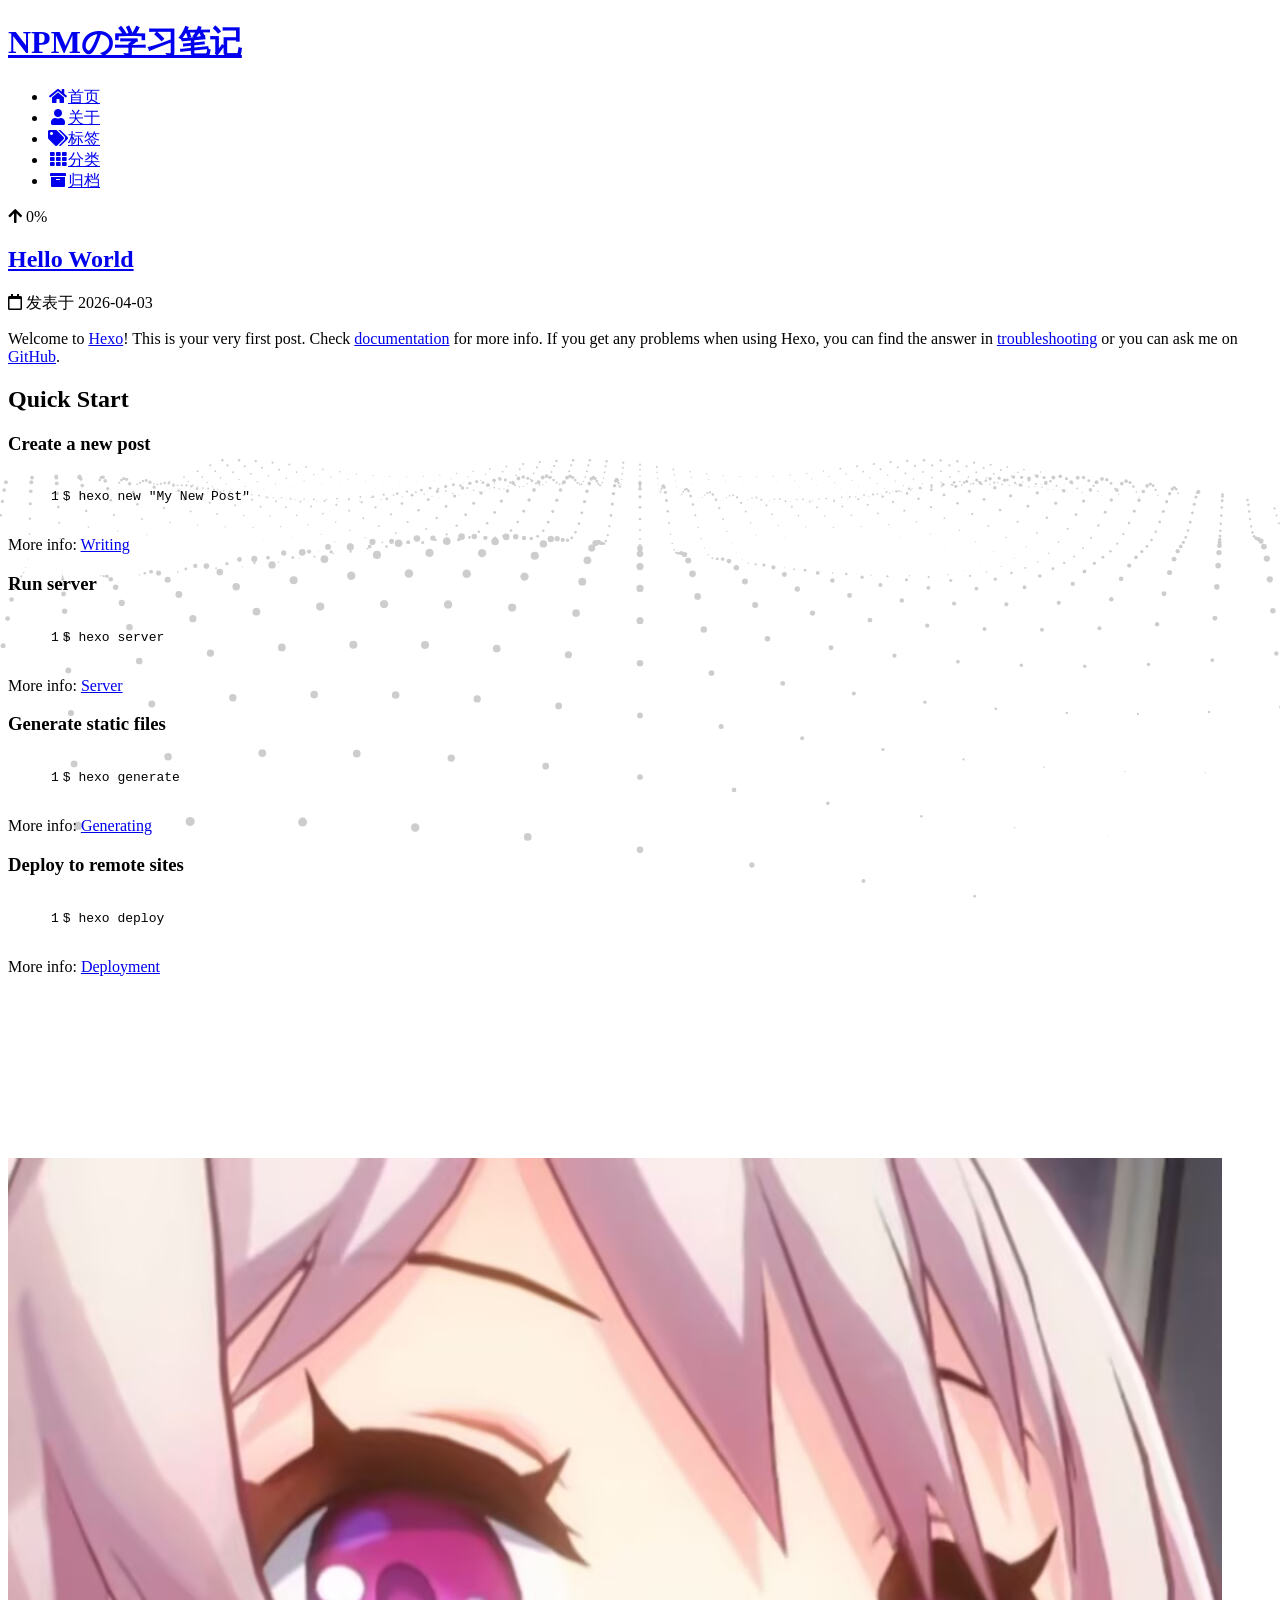
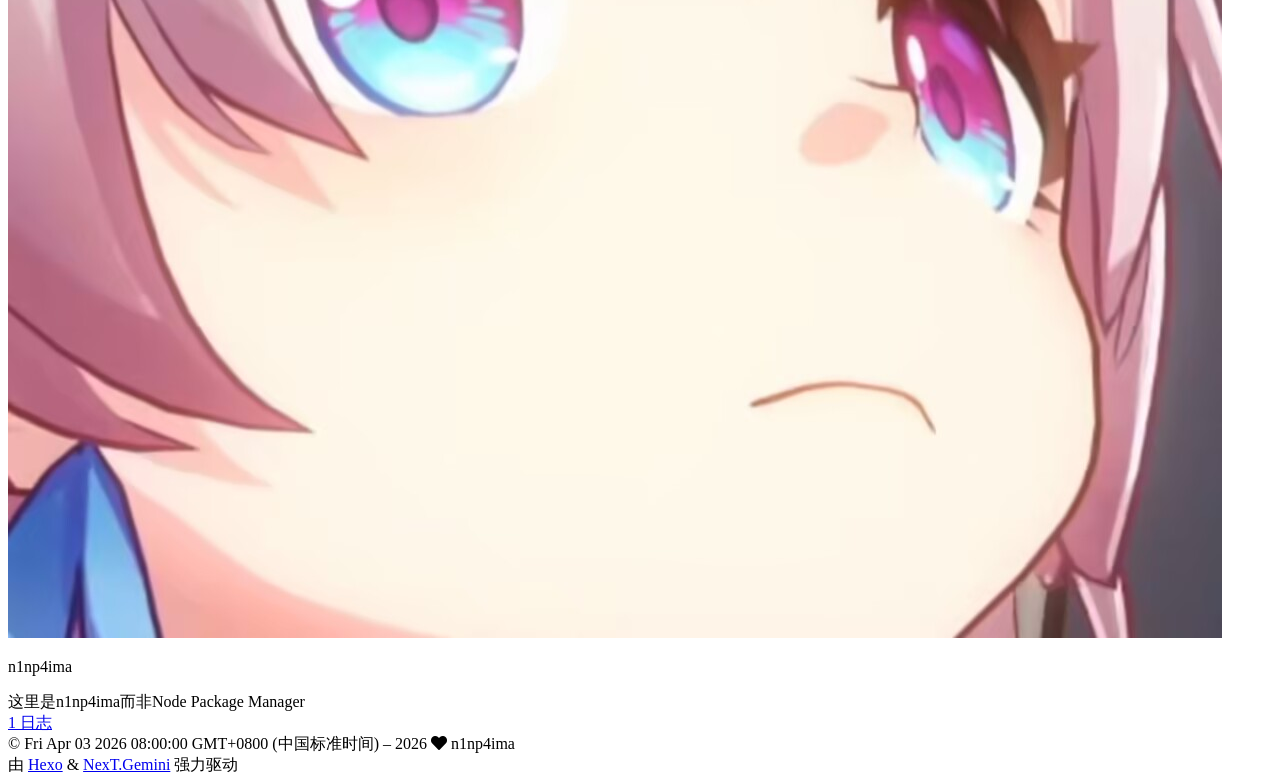
==== commit a5558a04: "Site updated: 2026-04-03 17:07:37" ====
--- a/index.html
+++ b/index.html
@@ -6,7 +6,7 @@
 <meta name="theme-color" content="#222">
 <meta name="generator" content="Hexo 8.1.1">
   <link rel="apple-touch-icon" sizes="180x180" href="/images/apple-touch-icon-next.png">
-  <link rel="icon" type="image/png" sizes="32x32" href="/images/favicon-32x32-next.png">
+  <link rel="icon" type="image/png" sizes="32x32" href="/images/32.png">
   <link rel="icon" type="image/png" sizes="16x16" href="/images/favicon-16x16-next.png">
   <link rel="mask-icon" href="/images/logo.svg" color="#222">
 
@@ -115,6 +115,21 @@
     <a href="/" rel="section"><i class="fa fa-home fa-fw"></i>首页</a>
 
   </li>
+        <li class="menu-item menu-item-about">
+
+    <a href="/about/" rel="section"><i class="fa fa-user fa-fw"></i>关于</a>
+
+  </li>
+        <li class="menu-item menu-item-tags">
+
+    <a href="/tags/" rel="section"><i class="fa fa-tags fa-fw"></i>标签</a>
+
+  </li>
+        <li class="menu-item menu-item-categories">
+
+    <a href="/categories/" rel="section"><i class="fa fa-th fa-fw"></i>分类</a>
+
+  </li>
         <li class="menu-item menu-item-archives">
 
     <a href="/archives/" rel="section"><i class="fa fa-archive fa-fw"></i>归档</a>
@@ -150,7 +165,7 @@
     <link itemprop="mainEntityOfPage" href="http://example.com/2026/04/03/hello-world/">
 
     <span hidden itemprop="author" itemscope itemtype="http://schema.org/Person">
-      <meta itemprop="image" content="/images/avatar.gif">
+      <meta itemprop="image" content="/images/avatar.jpg">
       <meta itemprop="name" content="n1np4ima">
       <meta itemprop="description" content="这里是n1np4ima而非Node Package Manager">
     </span>
@@ -271,6 +286,8 @@
 
       <div class="site-overview-wrap sidebar-panel">
         <div class="site-author motion-element" itemprop="author" itemscope itemtype="http://schema.org/Person">
+    <img class="site-author-image" itemprop="image" alt="n1np4ima"
+      src="/images/avatar.jpg">
   <p class="site-author-name" itemprop="name">n1np4ima</p>
   <div class="site-description" itemprop="description">这里是n1np4ima而非Node Package Manager</div>
 </div>
@@ -306,7 +323,7 @@
 
 <div class="copyright">
   
-  &copy; 
+  &copy; Fri Apr 03 2026 08:00:00 GMT+0800 (中国标准时间) – 
   <span itemprop="copyrightYear">2026</span>
   <span class="with-love">
     <i class="fa fa-heart"></i>
@@ -345,6 +362,8 @@
 <script src="/js/next-boot.js"></script>
 
 
+  <script defer src="/lib/three/three.min.js"></script>
+    <script defer src="/lib/three/three-waves.min.js"></script>
 
 
   
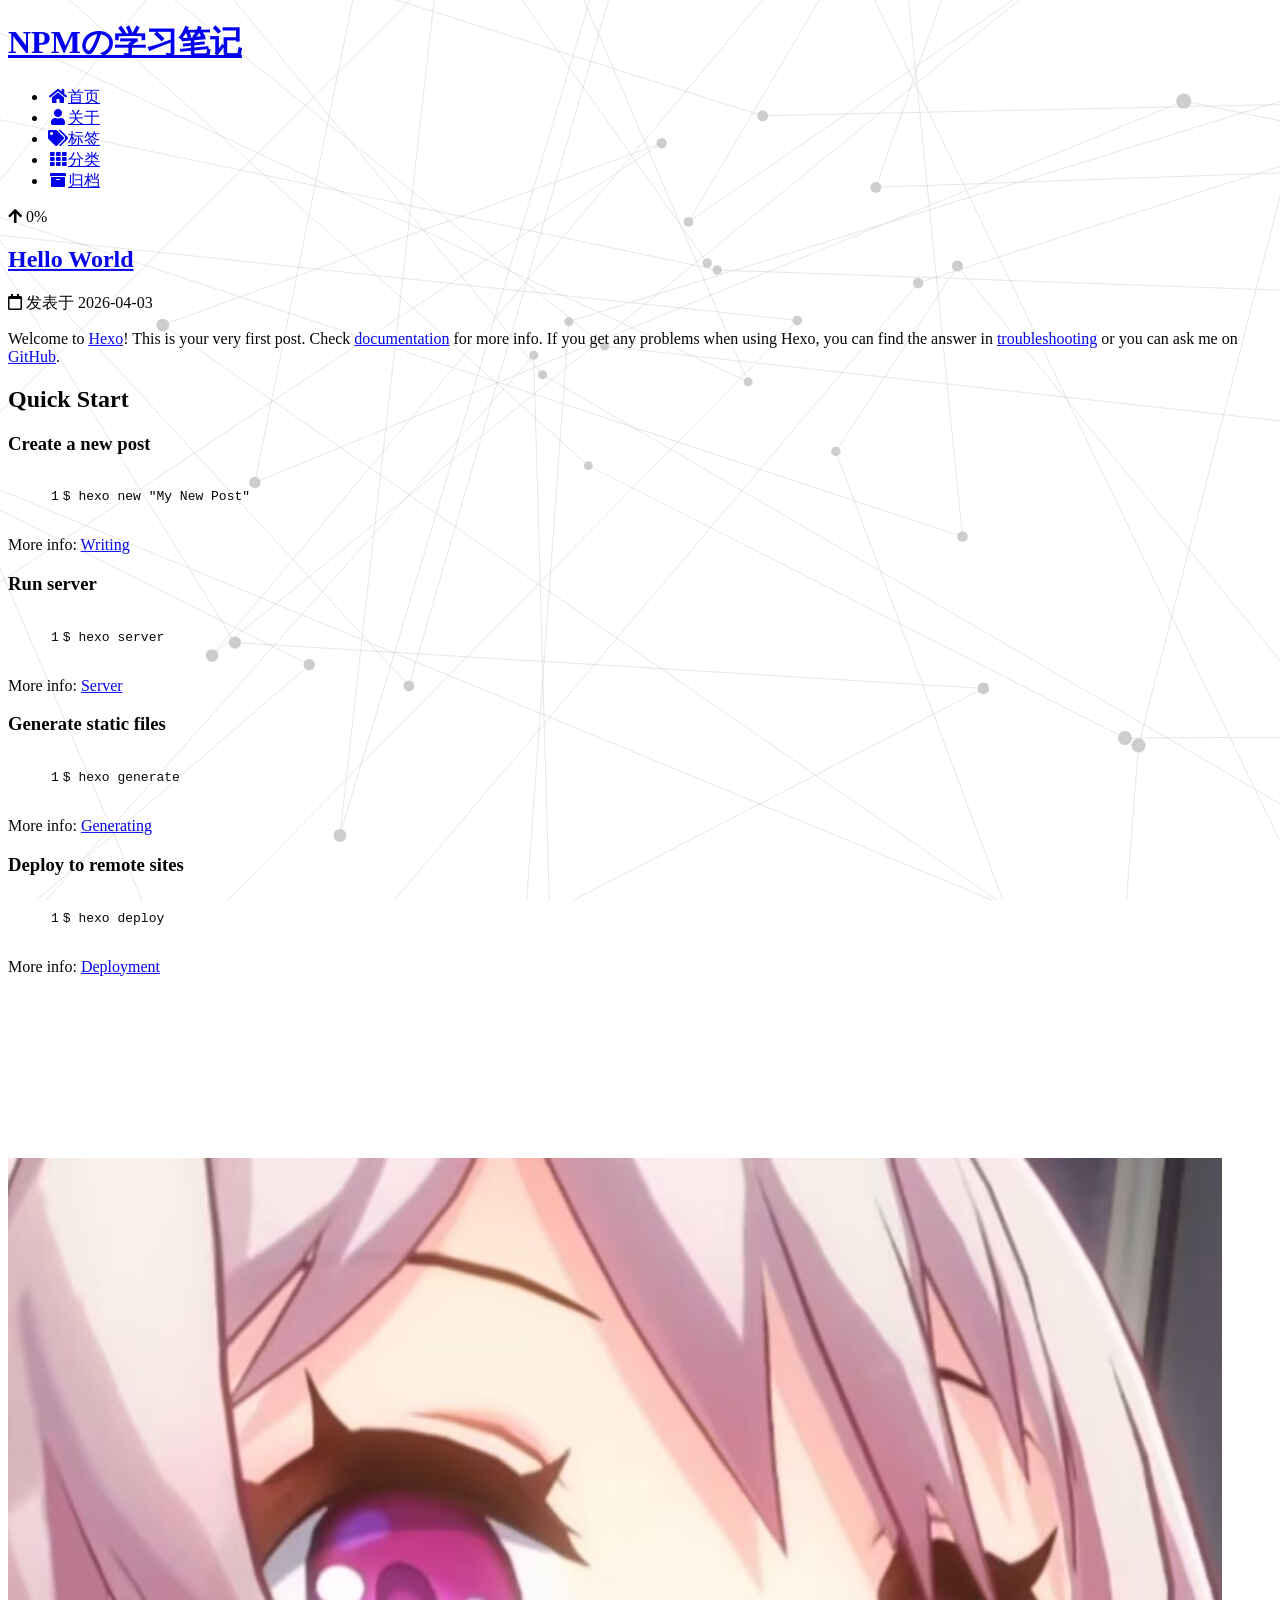
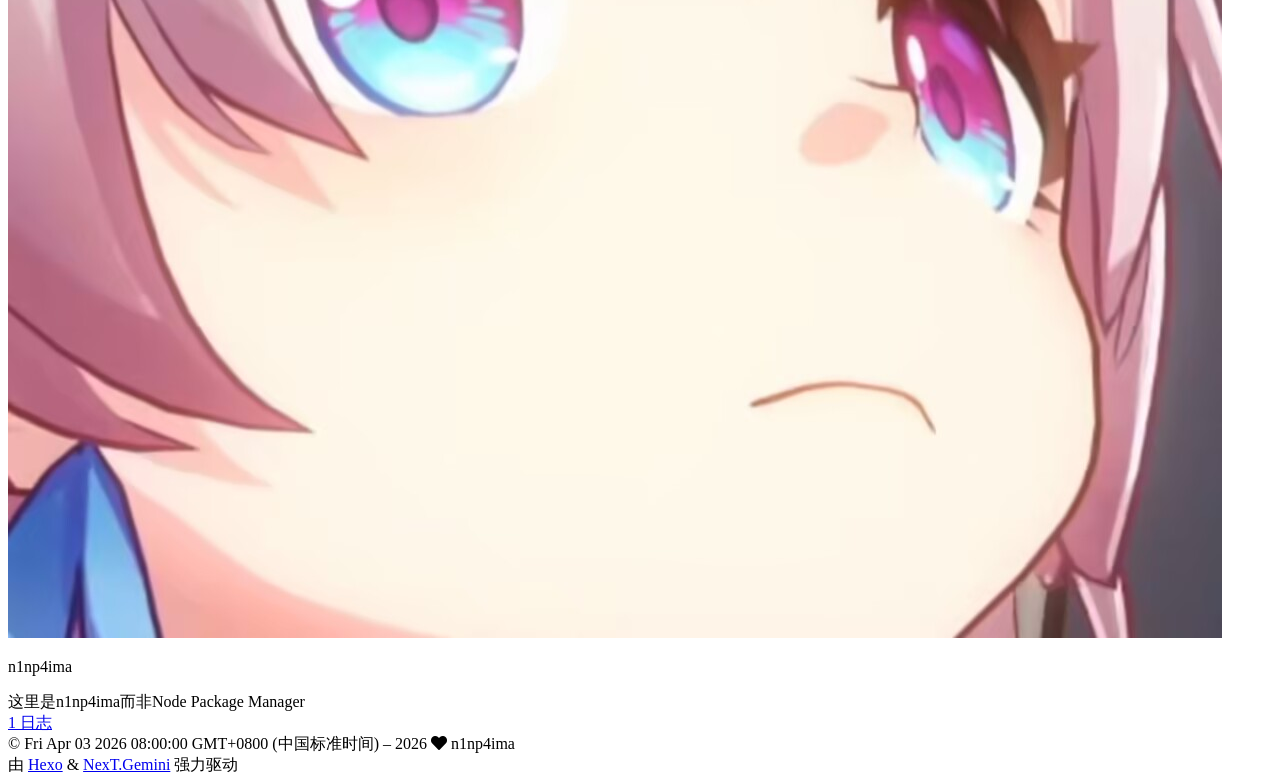
==== commit 193b9e08: "Site updated: 2026-04-03 17:13:05" ====
--- a/index.html
+++ b/index.html
@@ -363,7 +363,7 @@
 
 
   <script defer src="/lib/three/three.min.js"></script>
-    <script defer src="/lib/three/three-waves.min.js"></script>
+    <script defer src="/lib/three/canvas_lines.min.js"></script>
 
 
   
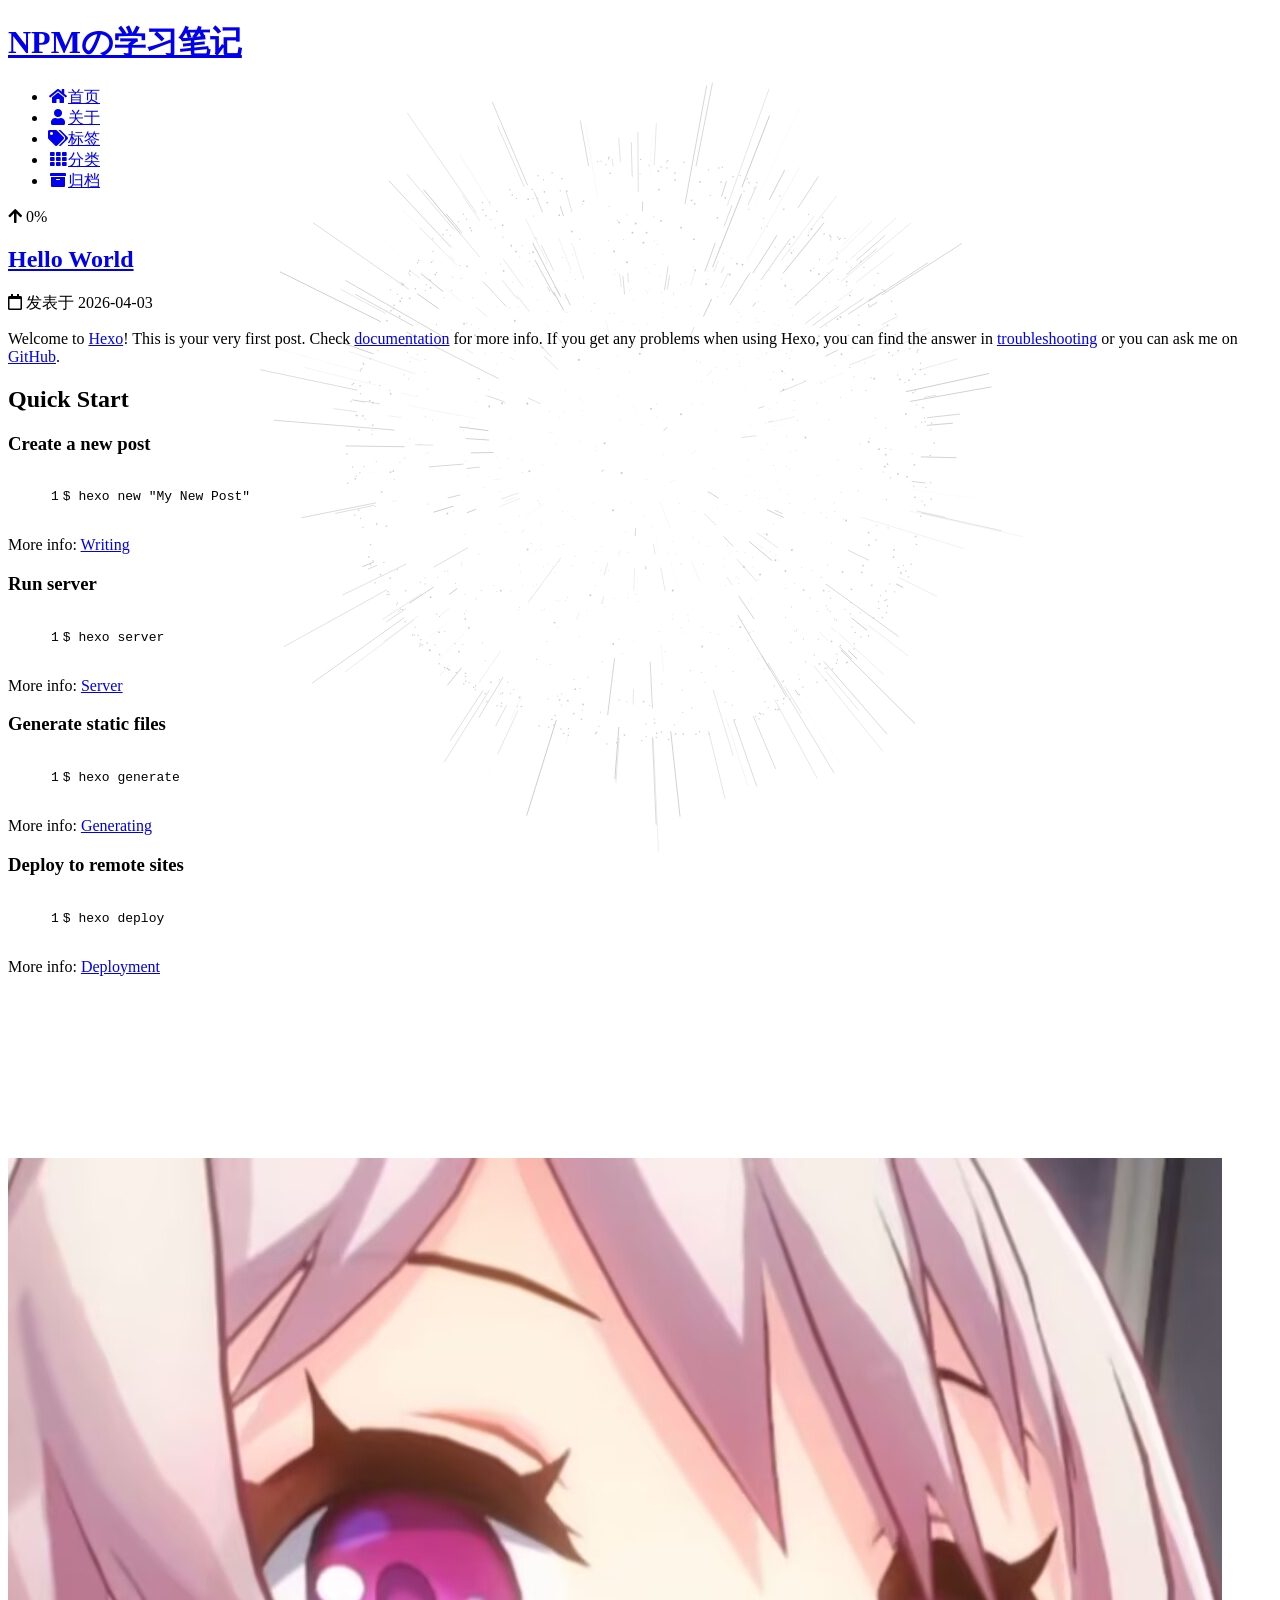
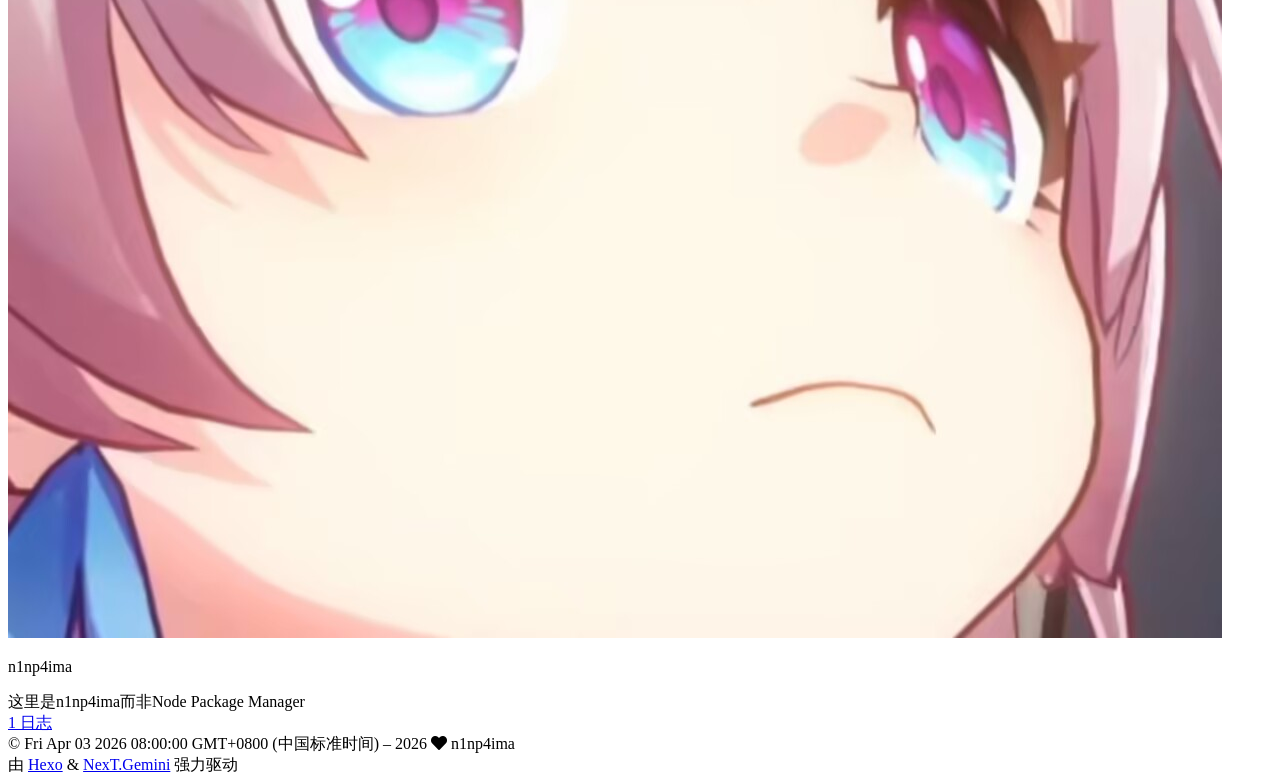
==== commit 8f48aefc: "Site updated: 2026-04-03 17:17:17" ====
--- a/index.html
+++ b/index.html
@@ -363,7 +363,7 @@
 
 
   <script defer src="/lib/three/three.min.js"></script>
-    <script defer src="/lib/three/canvas_lines.min.js"></script>
+    <script defer src="/lib/three/canvas_sphere.min.js"></script>
 
 
   
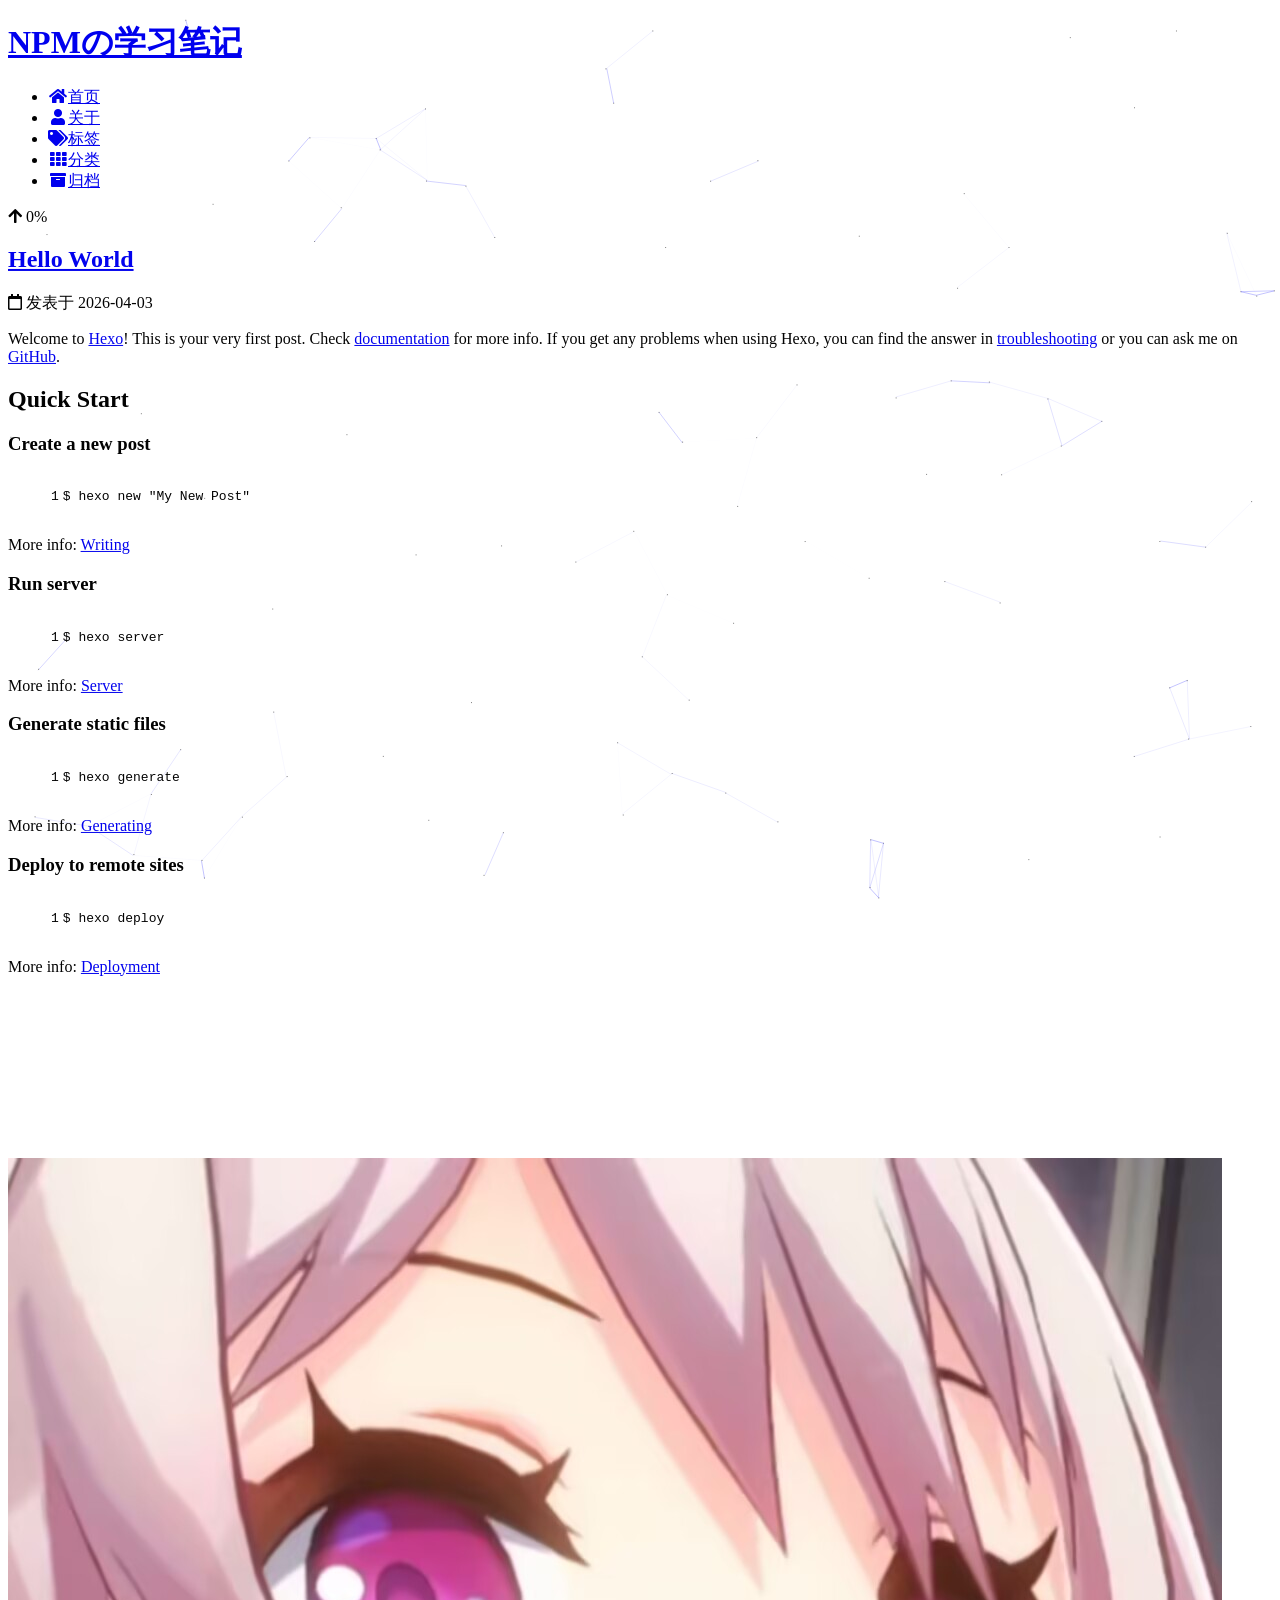
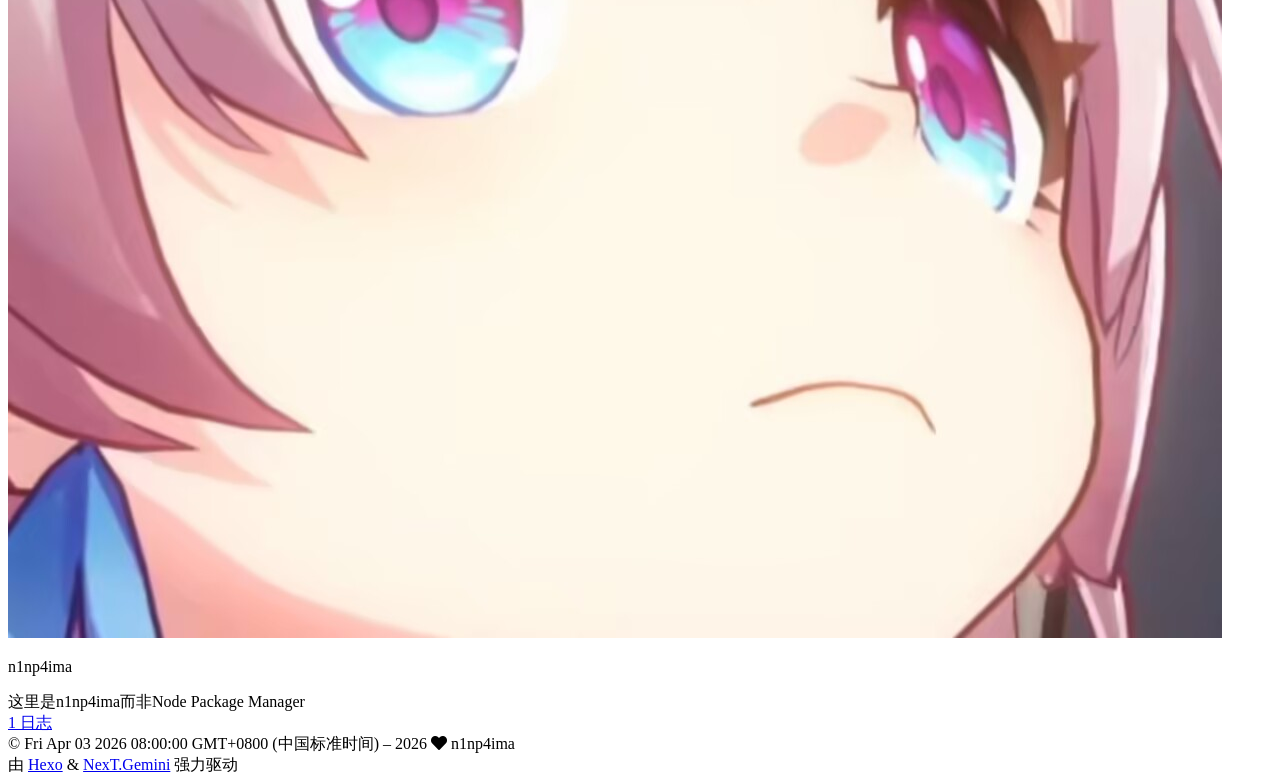
==== commit 6f7e17c2: "Site updated: 2026-04-03 17:20:32" ====
--- a/index.html
+++ b/index.html
@@ -347,6 +347,8 @@
   </div>
 
   
+  
+  <script color='0,0,255' opacity='0.5' zIndex='-1' count='99' src="/lib/canvas-nest/canvas-nest.min.js"></script>
   <script src="/lib/anime.min.js"></script>
   <script src="/lib/velocity/velocity.min.js"></script>
   <script src="/lib/velocity/velocity.ui.min.js"></script>
@@ -362,8 +364,6 @@
 <script src="/js/next-boot.js"></script>
 
 
-  <script defer src="/lib/three/three.min.js"></script>
-    <script defer src="/lib/three/canvas_sphere.min.js"></script>
 
 
   
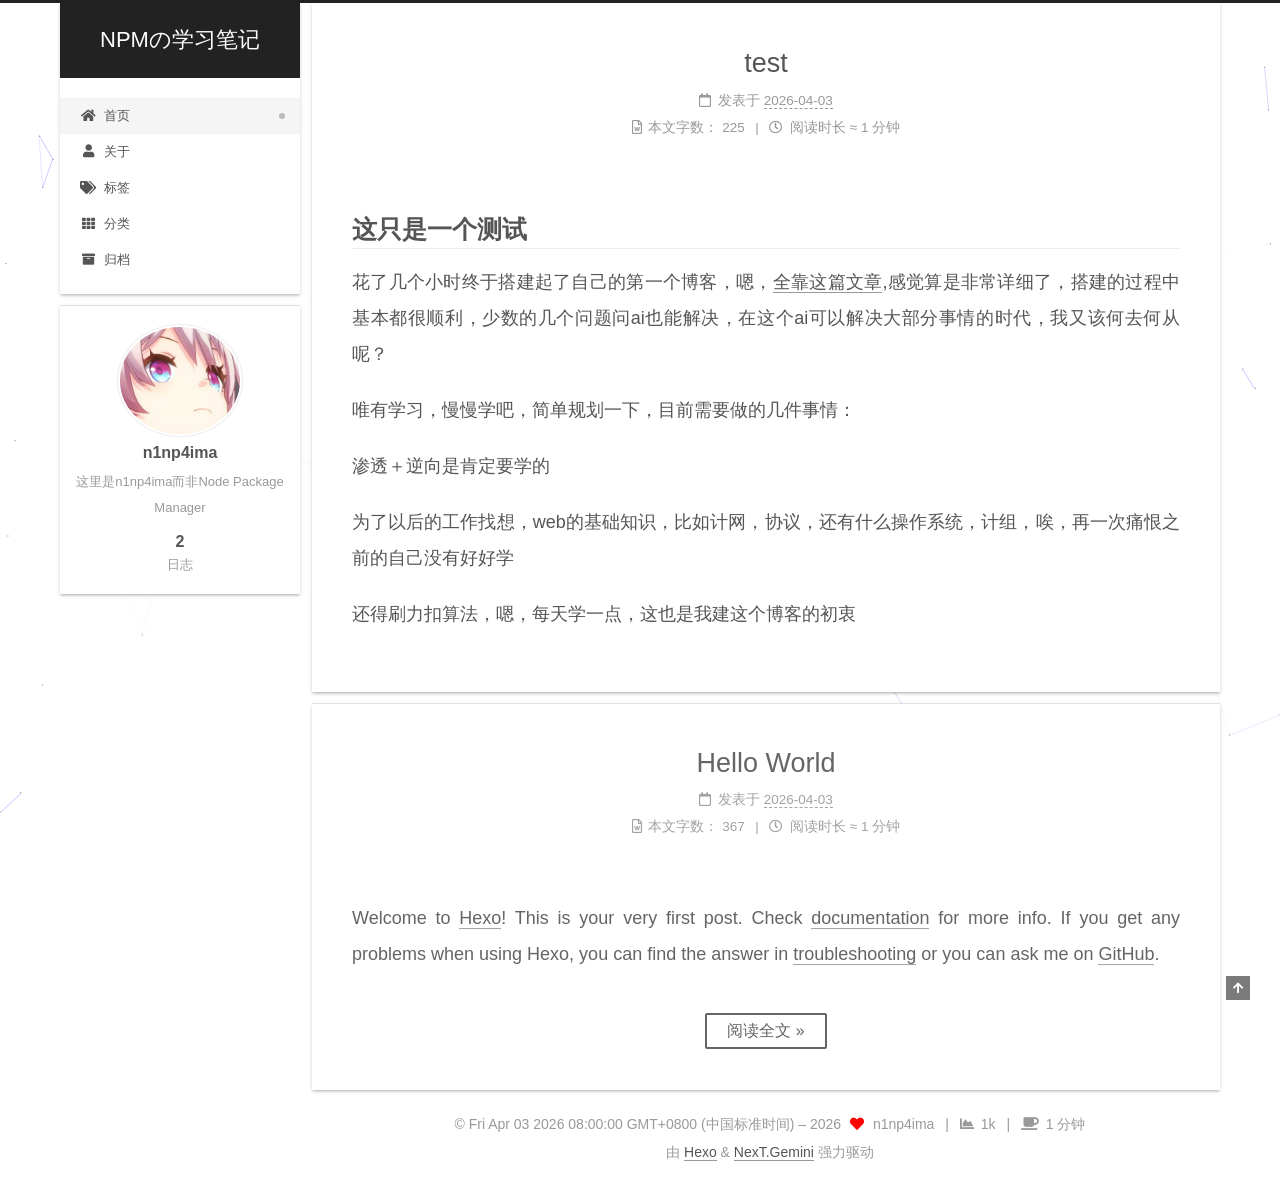
==== commit 62219b37: "Site updated: 2026-04-03 18:06:55" ====
--- a/index.html
+++ b/index.html
@@ -162,6 +162,83 @@
   
   
   <article itemscope itemtype="http://schema.org/Article" class="post-block" lang="zh-CN">
+    <link itemprop="mainEntityOfPage" href="http://example.com/2026/04/03/test/">
+
+    <span hidden itemprop="author" itemscope itemtype="http://schema.org/Person">
+      <meta itemprop="image" content="/images/avatar.jpg">
+      <meta itemprop="name" content="n1np4ima">
+      <meta itemprop="description" content="这里是n1np4ima而非Node Package Manager">
+    </span>
+
+    <span hidden itemprop="publisher" itemscope itemtype="http://schema.org/Organization">
+      <meta itemprop="name" content="NPMの学习笔记">
+    </span>
+      <header class="post-header">
+        <h2 class="post-title" itemprop="name headline">
+          
+            <a href="/2026/04/03/test/" class="post-title-link" itemprop="url">test</a>
+        </h2>
+
+        <div class="post-meta">
+            <span class="post-meta-item">
+              <span class="post-meta-item-icon">
+                <i class="far fa-calendar"></i>
+              </span>
+              <span class="post-meta-item-text">发表于</span>
+              
+
+              <time title="创建时间：2026-04-03 17:56:02 / 修改时间：18:06:40" itemprop="dateCreated datePublished" datetime="2026-04-03T17:56:02+08:00">2026-04-03</time>
+            </span>
+
+          <br>
+            <span class="post-meta-item" title="本文字数">
+              <span class="post-meta-item-icon">
+                <i class="far fa-file-word"></i>
+              </span>
+                <span class="post-meta-item-text">本文字数：</span>
+              <span>225</span>
+            </span>
+            <span class="post-meta-item" title="阅读时长">
+              <span class="post-meta-item-icon">
+                <i class="far fa-clock"></i>
+              </span>
+                <span class="post-meta-item-text">阅读时长 &asymp;</span>
+              <span>1 分钟</span>
+            </span>
+
+        </div>
+      </header>
+
+    
+    
+    
+    <div class="post-body" itemprop="articleBody">
+
+      
+          <h2 id="这只是一个测试"><a href="#这只是一个测试" class="headerlink" title="这只是一个测试"></a>这只是一个测试</h2><p>花了几个小时终于搭建起了自己的第一个博客，嗯，<a target="_blank" rel="noopener" href="https://zhuanlan.zhihu.com/p/102592286">全靠这篇文章</a>,感觉算是非常详细了，搭建的过程中基本都很顺利，少数的几个问题问ai也能解决，在这个ai可以解决大部分事情的时代，我又该何去何从呢？</p>
+<p>唯有学习，慢慢学吧，简单规划一下，目前需要做的几件事情：</p>
+<p>渗透＋逆向是肯定要学的</p>
+<p>为了以后的工作找想，web的基础知识，比如计网，协议，还有什么操作系统，计组，唉，再一次痛恨之前的自己没有好好学</p>
+<p>还得刷力扣算法，嗯，每天学一点，这也是我建这个博客的初衷</p>
+
+      
+    </div>
+
+    
+    
+    
+      <footer class="post-footer">
+        <div class="post-eof"></div>
+      </footer>
+  </article>
+  
+  
+  
+
+      
+  
+  
+  <article itemscope itemtype="http://schema.org/Article" class="post-block" lang="zh-CN">
     <link itemprop="mainEntityOfPage" href="http://example.com/2026/04/03/hello-world/">
 
     <span hidden itemprop="author" itemscope itemtype="http://schema.org/Person">
@@ -185,11 +262,26 @@
                 <i class="far fa-calendar"></i>
               </span>
               <span class="post-meta-item-text">发表于</span>
-
-              <time title="创建时间：2026-04-03 15:56:25" itemprop="dateCreated datePublished" datetime="2026-04-03T15:56:25+08:00">2026-04-03</time>
-            </span>
-
-          
+              
+
+              <time title="创建时间：2026-04-03 15:56:25 / 修改时间：17:57:48" itemprop="dateCreated datePublished" datetime="2026-04-03T15:56:25+08:00">2026-04-03</time>
+            </span>
+
+          <br>
+            <span class="post-meta-item" title="本文字数">
+              <span class="post-meta-item-icon">
+                <i class="far fa-file-word"></i>
+              </span>
+                <span class="post-meta-item-text">本文字数：</span>
+              <span>367</span>
+            </span>
+            <span class="post-meta-item" title="阅读时长">
+              <span class="post-meta-item-icon">
+                <i class="far fa-clock"></i>
+              </span>
+                <span class="post-meta-item-text">阅读时长 &asymp;</span>
+              <span>1 分钟</span>
+            </span>
 
         </div>
       </header>
@@ -201,19 +293,14 @@
 
       
           <p>Welcome to <a target="_blank" rel="noopener" href="https://hexo.io/">Hexo</a>! This is your very first post. Check <a target="_blank" rel="noopener" href="https://hexo.io/docs/">documentation</a> for more info. If you get any problems when using Hexo, you can find the answer in <a target="_blank" rel="noopener" href="https://hexo.io/docs/troubleshooting.html">troubleshooting</a> or you can ask me on <a target="_blank" rel="noopener" href="https://github.com/hexojs/hexo/issues">GitHub</a>.</p>
-<h2 id="Quick-Start"><a href="#Quick-Start" class="headerlink" title="Quick Start"></a>Quick Start</h2><h3 id="Create-a-new-post"><a href="#Create-a-new-post" class="headerlink" title="Create a new post"></a>Create a new post</h3><figure class="highlight bash"><table><tr><td class="gutter"><pre><span class="line">1</span><br></pre></td><td class="code"><pre><span class="line">$ hexo new <span class="string">&quot;My New Post&quot;</span></span><br></pre></td></tr></table></figure>
-
-<p>More info: <a target="_blank" rel="noopener" href="https://hexo.io/docs/writing.html">Writing</a></p>
-<h3 id="Run-server"><a href="#Run-server" class="headerlink" title="Run server"></a>Run server</h3><figure class="highlight bash"><table><tr><td class="gutter"><pre><span class="line">1</span><br></pre></td><td class="code"><pre><span class="line">$ hexo server</span><br></pre></td></tr></table></figure>
-
-<p>More info: <a target="_blank" rel="noopener" href="https://hexo.io/docs/server.html">Server</a></p>
-<h3 id="Generate-static-files"><a href="#Generate-static-files" class="headerlink" title="Generate static files"></a>Generate static files</h3><figure class="highlight bash"><table><tr><td class="gutter"><pre><span class="line">1</span><br></pre></td><td class="code"><pre><span class="line">$ hexo generate</span><br></pre></td></tr></table></figure>
-
-<p>More info: <a target="_blank" rel="noopener" href="https://hexo.io/docs/generating.html">Generating</a></p>
-<h3 id="Deploy-to-remote-sites"><a href="#Deploy-to-remote-sites" class="headerlink" title="Deploy to remote sites"></a>Deploy to remote sites</h3><figure class="highlight bash"><table><tr><td class="gutter"><pre><span class="line">1</span><br></pre></td><td class="code"><pre><span class="line">$ hexo deploy</span><br></pre></td></tr></table></figure>
-
-<p>More info: <a target="_blank" rel="noopener" href="https://hexo.io/docs/one-command-deployment.html">Deployment</a></p>
-
+          <!--noindex-->
+            <div class="post-button">
+              <a class="btn" href="/2026/04/03/hello-world/#more" rel="contents">
+                阅读全文 &raquo;
+              </a>
+            </div>
+          <!--/noindex-->
+        
       
     </div>
 
@@ -296,7 +383,7 @@
       <div class="site-state-item site-state-posts">
           <a href="/archives/">
         
-          <span class="site-state-item-count">1</span>
+          <span class="site-state-item-count">2</span>
           <span class="site-state-item-name">日志</span>
         </a>
       </div>
@@ -329,6 +416,16 @@
     <i class="fa fa-heart"></i>
   </span>
   <span class="author" itemprop="copyrightHolder">n1np4ima</span>
+    <span class="post-meta-divider">|</span>
+    <span class="post-meta-item-icon">
+      <i class="fa fa-chart-area"></i>
+    </span>
+    <span title="站点总字数">1k</span>
+    <span class="post-meta-divider">|</span>
+    <span class="post-meta-item-icon">
+      <i class="fa fa-coffee"></i>
+    </span>
+    <span title="站点阅读时长">1 分钟</span>
 </div>
   <div class="powered-by">由 <a href="https://hexo.io/" class="theme-link" rel="noopener" target="_blank">Hexo</a> & <a href="https://theme-next.org/" class="theme-link" rel="noopener" target="_blank">NexT.Gemini</a> 强力驱动
   </div>
--- a/css/main.css
+++ b/css/main.css
@@ -0,0 +1,2580 @@
+:root {
+  --body-bg-color: #eee;
+  --content-bg-color: #fff;
+  --card-bg-color: #f5f5f5;
+  --text-color: #555;
+  --blockquote-color: #666;
+  --link-color: #555;
+  --link-hover-color: #222;
+  --brand-color: #fff;
+  --brand-hover-color: #fff;
+  --table-row-odd-bg-color: #f9f9f9;
+  --table-row-hover-bg-color: #f5f5f5;
+  --menu-item-bg-color: #f5f5f5;
+  --btn-default-bg: #fff;
+  --btn-default-color: #555;
+  --btn-default-border-color: #555;
+  --btn-default-hover-bg: #222;
+  --btn-default-hover-color: #fff;
+  --btn-default-hover-border-color: #222;
+}
+html {
+  line-height: 1.15; /* 1 */
+  -webkit-text-size-adjust: 100%; /* 2 */
+}
+body {
+  margin: 0;
+}
+main {
+  display: block;
+}
+h1 {
+  font-size: 2em;
+  margin: 0.67em 0;
+}
+hr {
+  box-sizing: content-box; /* 1 */
+  height: 0; /* 1 */
+  overflow: visible; /* 2 */
+}
+pre {
+  font-family: monospace, monospace; /* 1 */
+  font-size: 1em; /* 2 */
+}
+a {
+  background: transparent;
+}
+abbr[title] {
+  border-bottom: none; /* 1 */
+  text-decoration: underline; /* 2 */
+  text-decoration: underline dotted; /* 2 */
+}
+b,
+strong {
+  font-weight: bolder;
+}
+code,
+kbd,
+samp {
+  font-family: monospace, monospace; /* 1 */
+  font-size: 1em; /* 2 */
+}
+small {
+  font-size: 80%;
+}
+sub,
+sup {
+  font-size: 75%;
+  line-height: 0;
+  position: relative;
+  vertical-align: baseline;
+}
+sub {
+  bottom: -0.25em;
+}
+sup {
+  top: -0.5em;
+}
+img {
+  border-style: none;
+}
+button,
+input,
+optgroup,
+select,
+textarea {
+  font-family: inherit; /* 1 */
+  font-size: 100%; /* 1 */
+  line-height: 1.15; /* 1 */
+  margin: 0; /* 2 */
+}
+button,
+input {
+/* 1 */
+  overflow: visible;
+}
+button,
+select {
+/* 1 */
+  text-transform: none;
+}
+button,
+[type='button'],
+[type='reset'],
+[type='submit'] {
+  -webkit-appearance: button;
+}
+button::-moz-focus-inner,
+[type='button']::-moz-focus-inner,
+[type='reset']::-moz-focus-inner,
+[type='submit']::-moz-focus-inner {
+  border-style: none;
+  padding: 0;
+}
+button:-moz-focusring,
+[type='button']:-moz-focusring,
+[type='reset']:-moz-focusring,
+[type='submit']:-moz-focusring {
+  outline: 1px dotted ButtonText;
+}
+fieldset {
+  padding: 0.35em 0.75em 0.625em;
+}
+legend {
+  box-sizing: border-box; /* 1 */
+  color: inherit; /* 2 */
+  display: table; /* 1 */
+  max-width: 100%; /* 1 */
+  padding: 0; /* 3 */
+  white-space: normal; /* 1 */
+}
+progress {
+  vertical-align: baseline;
+}
+textarea {
+  overflow: auto;
+}
+[type='checkbox'],
+[type='radio'] {
+  box-sizing: border-box; /* 1 */
+  padding: 0; /* 2 */
+}
+[type='number']::-webkit-inner-spin-button,
+[type='number']::-webkit-outer-spin-button {
+  height: auto;
+}
+[type='search'] {
+  outline-offset: -2px; /* 2 */
+  -webkit-appearance: textfield; /* 1 */
+}
+[type='search']::-webkit-search-decoration {
+  -webkit-appearance: none;
+}
+::-webkit-file-upload-button {
+  font: inherit; /* 2 */
+  -webkit-appearance: button; /* 1 */
+}
+details {
+  display: block;
+}
+summary {
+  display: list-item;
+}
+template {
+  display: none;
+}
+[hidden] {
+  display: none;
+}
+::selection {
+  background: #262a30;
+  color: #eee;
+}
+html,
+body {
+  height: 100%;
+}
+body {
+  background: var(--body-bg-color);
+  color: var(--text-color);
+  font-family: 'Lato', "PingFang SC", "Microsoft YaHei", sans-serif;
+  font-size: 1em;
+  line-height: 2;
+}
+@media (max-width: 991px) {
+  body {
+    padding-left: 0 !important;
+    padding-right: 0 !important;
+  }
+}
+h1,
+h2,
+h3,
+h4,
+h5,
+h6 {
+  font-family: 'Lato', "PingFang SC", "Microsoft YaHei", sans-serif;
+  font-weight: bold;
+  line-height: 1.5;
+  margin: 20px 0 15px;
+}
+h1 {
+  font-size: 1.5em;
+}
+h2 {
+  font-size: 1.375em;
+}
+h3 {
+  font-size: 1.25em;
+}
+h4 {
+  font-size: 1.125em;
+}
+h5 {
+  font-size: 1em;
+}
+h6 {
+  font-size: 0.875em;
+}
+p {
+  margin: 0 0 20px 0;
+}
+a,
+span.exturl {
+  border-bottom: 1px solid #999;
+  color: var(--link-color);
+  outline: 0;
+  text-decoration: none;
+  overflow-wrap: break-word;
+  word-wrap: break-word;
+  cursor: pointer;
+}
+a:hover,
+span.exturl:hover {
+  border-bottom-color: var(--link-hover-color);
+  color: var(--link-hover-color);
+}
+iframe,
+img,
+video {
+  display: block;
+  margin-left: auto;
+  margin-right: auto;
+  max-width: 100%;
+}
+hr {
+  background-image: repeating-linear-gradient(-45deg, #ddd, #ddd 4px, transparent 4px, transparent 8px);
+  border: 0;
+  height: 3px;
+  margin: 40px 0;
+}
+blockquote {
+  border-left: 4px solid #ddd;
+  color: var(--blockquote-color);
+  margin: 0;
+  padding: 0 15px;
+}
+blockquote cite::before {
+  content: '-';
+  padding: 0 5px;
+}
+dt {
+  font-weight: bold;
+}
+dd {
+  margin: 0;
+  padding: 0;
+}
+kbd {
+  background-color: #f5f5f5;
+  background-image: linear-gradient(#eee, #fff, #eee);
+  border: 1px solid #ccc;
+  border-radius: 0.2em;
+  box-shadow: 0.1em 0.1em 0.2em rgba(0,0,0,0.1);
+  color: #555;
+  font-family: inherit;
+  padding: 0.1em 0.3em;
+  white-space: nowrap;
+}
+.table-container {
+  overflow: auto;
+}
+table {
+  border-collapse: collapse;
+  border-spacing: 0;
+  font-size: 0.875em;
+  margin: 0 0 20px 0;
+  width: 100%;
+}
+tbody tr:nth-of-type(odd) {
+  background: var(--table-row-odd-bg-color);
+}
+tbody tr:hover {
+  background: var(--table-row-hover-bg-color);
+}
+caption,
+th,
+td {
+  font-weight: normal;
+  padding: 8px;
+  vertical-align: middle;
+}
+th,
+td {
+  border: 1px solid #ddd;
+  border-bottom: 3px solid #ddd;
+}
+th {
+  font-weight: 700;
+  padding-bottom: 10px;
+}
+td {
+  border-bottom-width: 1px;
+}
+.btn {
+  background: var(--btn-default-bg);
+  border: 2px solid var(--btn-default-border-color);
+  border-radius: 2px;
+  color: var(--btn-default-color);
+  display: inline-block;
+  font-size: 0.875em;
+  line-height: 2;
+  padding: 0 20px;
+  text-decoration: none;
+  transition-property: background-color;
+  transition-delay: 0s;
+  transition-duration: 0.2s;
+  transition-timing-function: ease-in-out;
+}
+.btn:hover {
+  background: var(--btn-default-hover-bg);
+  border-color: var(--btn-default-hover-border-color);
+  color: var(--btn-default-hover-color);
+}
+.btn + .btn {
+  margin: 0 0 8px 8px;
+}
+.btn .fa-fw {
+  text-align: left;
+  width: 1.285714285714286em;
+}
+.toggle {
+  line-height: 0;
+}
+.toggle .toggle-line {
+  background: #fff;
+  display: inline-block;
+  height: 2px;
+  left: 0;
+  position: relative;
+  top: 0;
+  transition: all 0.4s;
+  vertical-align: top;
+  width: 100%;
+}
+.toggle .toggle-line:not(:first-child) {
+  margin-top: 3px;
+}
+.toggle.toggle-arrow .toggle-line-first {
+  left: 50%;
+  top: 2px;
+  transform: rotate(45deg);
+  width: 50%;
+}
+.toggle.toggle-arrow .toggle-line-middle {
+  left: 2px;
+  width: 90%;
+}
+.toggle.toggle-arrow .toggle-line-last {
+  left: 50%;
+  top: -2px;
+  transform: rotate(-45deg);
+  width: 50%;
+}
+.toggle.toggle-close .toggle-line-first {
+  transform: rotate(-45deg);
+  top: 5px;
+}
+.toggle.toggle-close .toggle-line-middle {
+  opacity: 0;
+}
+.toggle.toggle-close .toggle-line-last {
+  transform: rotate(45deg);
+  top: -5px;
+}
+.highlight,
+pre {
+  background: #f7f7f7;
+  color: #4d4d4c;
+  line-height: 1.6;
+  margin: 0 auto 20px;
+}
+pre,
+code {
+  font-family: consolas, Menlo, monospace, "PingFang SC", "Microsoft YaHei";
+}
+code {
+  background: #eee;
+  border-radius: 3px;
+  color: #555;
+  padding: 2px 4px;
+  overflow-wrap: break-word;
+  word-wrap: break-word;
+}
+.highlight *::selection {
+  background: #d6d6d6;
+}
+.highlight pre {
+  border: 0;
+  margin: 0;
+  padding: 10px 0;
+}
+.highlight table {
+  border: 0;
+  margin: 0;
+  width: auto;
+}
+.highlight td {
+  border: 0;
+  padding: 0;
+}
+.highlight figcaption {
+  background: #eff2f3;
+  color: #4d4d4c;
+  display: flex;
+  font-size: 0.875em;
+  justify-content: space-between;
+  line-height: 1.2;
+  padding: 0.5em;
+}
+.highlight figcaption a {
+  color: #4d4d4c;
+}
+.highlight figcaption a:hover {
+  border-bottom-color: #4d4d4c;
+}
+.highlight .gutter {
+  -moz-user-select: none;
+  -ms-user-select: none;
+  -webkit-user-select: none;
+  user-select: none;
+}
+.highlight .gutter pre {
+  background: #eff2f3;
+  color: #869194;
+  padding-left: 10px;
+  padding-right: 10px;
+  text-align: right;
+}
+.highlight .code pre {
+  background: #f7f7f7;
+  padding-left: 10px;
+  width: 100%;
+}
+.gist table {
+  width: auto;
+}
+.gist table td {
+  border: 0;
+}
+pre {
+  overflow: auto;
+  padding: 10px;
+}
+pre code {
+  background: none;
+  color: #4d4d4c;
+  font-size: 0.875em;
+  padding: 0;
+  text-shadow: none;
+}
+pre .deletion {
+  background: #fdd;
+}
+pre .addition {
+  background: #dfd;
+}
+pre .meta {
+  color: #eab700;
+  -moz-user-select: none;
+  -ms-user-select: none;
+  -webkit-user-select: none;
+  user-select: none;
+}
+pre .comment {
+  color: #8e908c;
+}
+pre .variable,
+pre .attribute,
+pre .tag,
+pre .name,
+pre .regexp,
+pre .ruby .constant,
+pre .xml .tag .title,
+pre .xml .pi,
+pre .xml .doctype,
+pre .html .doctype,
+pre .css .id,
+pre .css .class,
+pre .css .pseudo {
+  color: #c82829;
+}
+pre .number,
+pre .preprocessor,
+pre .built_in,
+pre .builtin-name,
+pre .literal,
+pre .params,
+pre .constant,
+pre .command {
+  color: #f5871f;
+}
+pre .ruby .class .title,
+pre .css .rules .attribute,
+pre .string,
+pre .symbol,
+pre .value,
+pre .inheritance,
+pre .header,
+pre .ruby .symbol,
+pre .xml .cdata,
+pre .special,
+pre .formula {
+  color: #718c00;
+}
+pre .title,
+pre .css .hexcolor {
+  color: #3e999f;
+}
+pre .function,
+pre .python .decorator,
+pre .python .title,
+pre .ruby .function .title,
+pre .ruby .title .keyword,
+pre .perl .sub,
+pre .javascript .title,
+pre .coffeescript .title {
+  color: #4271ae;
+}
+pre .keyword,
+pre .javascript .function {
+  color: #8959a8;
+}
+.blockquote-center {
+  border-left: none;
+  margin: 40px 0;
+  padding: 0;
+  position: relative;
+  text-align: center;
+}
+.blockquote-center .fa {
+  display: block;
+  opacity: 0.6;
+  position: absolute;
+  width: 100%;
+}
+.blockquote-center .fa-quote-left {
+  border-top: 1px solid #ccc;
+  text-align: left;
+  top: -20px;
+}
+.blockquote-center .fa-quote-right {
+  border-bottom: 1px solid #ccc;
+  text-align: right;
+  bottom: -20px;
+}
+.blockquote-center p,
+.blockquote-center div {
+  text-align: center;
+}
+.post-body .group-picture img {
+  margin: 0 auto;
+  padding: 0 3px;
+}
+.group-picture-row {
+  margin-bottom: 6px;
+  overflow: hidden;
+}
+.group-picture-column {
+  float: left;
+  margin-bottom: 10px;
+}
+.post-body .label {
+  color: #555;
+  display: inline;
+  padding: 0 2px;
+}
+.post-body .label.default {
+  background: #f0f0f0;
+}
+.post-body .label.primary {
+  background: #efe6f7;
+}
+.post-body .label.info {
+  background: #e5f2f8;
+}
+.post-body .label.success {
+  background: #e7f4e9;
+}
+.post-body .label.warning {
+  background: #fcf6e1;
+}
+.post-body .label.danger {
+  background: #fae8eb;
+}
+.post-body .tabs {
+  margin-bottom: 20px;
+}
+.post-body .tabs,
+.tabs-comment {
+  display: block;
+  padding-top: 10px;
+  position: relative;
+}
+.post-body .tabs ul.nav-tabs,
+.tabs-comment ul.nav-tabs {
+  display: flex;
+  flex-wrap: wrap;
+  margin: 0;
+  margin-bottom: -1px;
+  padding: 0;
+}
+@media (max-width: 413px) {
+  .post-body .tabs ul.nav-tabs,
+  .tabs-comment ul.nav-tabs {
+    display: block;
+    margin-bottom: 5px;
+  }
+}
+.post-body .tabs ul.nav-tabs li.tab,
+.tabs-comment ul.nav-tabs li.tab {
+  border-bottom: 1px solid #ddd;
+  border-left: 1px solid transparent;
+  border-right: 1px solid transparent;
+  border-top: 3px solid transparent;
+  flex-grow: 1;
+  list-style-type: none;
+  border-radius: 0 0 0 0;
+}
+@media (max-width: 413px) {
+  .post-body .tabs ul.nav-tabs li.tab,
+  .tabs-comment ul.nav-tabs li.tab {
+    border-bottom: 1px solid transparent;
+    border-left: 3px solid transparent;
+    border-right: 1px solid transparent;
+    border-top: 1px solid transparent;
+  }
+}
+@media (max-width: 413px) {
+  .post-body .tabs ul.nav-tabs li.tab,
+  .tabs-comment ul.nav-tabs li.tab {
+    border-radius: 0;
+  }
+}
+.post-body .tabs ul.nav-tabs li.tab a,
+.tabs-comment ul.nav-tabs li.tab a {
+  border-bottom: initial;
+  display: block;
+  line-height: 1.8;
+  outline: 0;
+  padding: 0.25em 0.75em;
+  text-align: center;
+  transition-delay: 0s;
+  transition-duration: 0.2s;
+  transition-timing-function: ease-out;
+}
+.post-body .tabs ul.nav-tabs li.tab a i,
+.tabs-comment ul.nav-tabs li.tab a i {
+  width: 1.285714285714286em;
+}
+.post-body .tabs ul.nav-tabs li.tab.active,
+.tabs-comment ul.nav-tabs li.tab.active {
+  border-bottom: 1px solid transparent;
+  border-left: 1px solid #ddd;
+  border-right: 1px solid #ddd;
+  border-top: 3px solid #fc6423;
+}
+@media (max-width: 413px) {
+  .post-body .tabs ul.nav-tabs li.tab.active,
+  .tabs-comment ul.nav-tabs li.tab.active {
+    border-bottom: 1px solid #ddd;
+    border-left: 3px solid #fc6423;
+    border-right: 1px solid #ddd;
+    border-top: 1px solid #ddd;
+  }
+}
+.post-body .tabs ul.nav-tabs li.tab.active a,
+.tabs-comment ul.nav-tabs li.tab.active a {
+  color: var(--link-color);
+  cursor: default;
+}
+.post-body .tabs .tab-content .tab-pane,
+.tabs-comment .tab-content .tab-pane {
+  border: 1px solid #ddd;
+  border-top: 0;
+  padding: 20px 20px 0 20px;
+  border-radius: 0;
+}
+.post-body .tabs .tab-content .tab-pane:not(.active),
+.tabs-comment .tab-content .tab-pane:not(.active) {
+  display: none;
+}
+.post-body .tabs .tab-content .tab-pane.active,
+.tabs-comment .tab-content .tab-pane.active {
+  display: block;
+}
+.post-body .tabs .tab-content .tab-pane.active:nth-of-type(1),
+.tabs-comment .tab-content .tab-pane.active:nth-of-type(1) {
+  border-radius: 0 0 0 0;
+}
+@media (max-width: 413px) {
+  .post-body .tabs .tab-content .tab-pane.active:nth-of-type(1),
+  .tabs-comment .tab-content .tab-pane.active:nth-of-type(1) {
+    border-radius: 0;
+  }
+}
+.post-body .note {
+  border-radius: 3px;
+  margin-bottom: 20px;
+  padding: 1em;
+  position: relative;
+  border: 1px solid #eee;
+  border-left-width: 5px;
+}
+.post-body .note h2,
+.post-body .note h3,
+.post-body .note h4,
+.post-body .note h5,
+.post-body .note h6 {
+  margin-top: 0;
+  border-bottom: initial;
+  margin-bottom: 0;
+  padding-top: 0;
+}
+.post-body .note p:first-child,
+.post-body .note ul:first-child,
+.post-body .note ol:first-child,
+.post-body .note table:first-child,
+.post-body .note pre:first-child,
+.post-body .note blockquote:first-child,
+.post-body .note img:first-child {
+  margin-top: 0;
+}
+.post-body .note p:last-child,
+.post-body .note ul:last-child,
+.post-body .note ol:last-child,
+.post-body .note table:last-child,
+.post-body .note pre:last-child,
+.post-body .note blockquote:last-child,
+.post-body .note img:last-child {
+  margin-bottom: 0;
+}
+.post-body .note.default {
+  border-left-color: #777;
+}
+.post-body .note.default h2,
+.post-body .note.default h3,
+.post-body .note.default h4,
+.post-body .note.default h5,
+.post-body .note.default h6 {
+  color: #777;
+}
+.post-body .note.primary {
+  border-left-color: #6f42c1;
+}
+.post-body .note.primary h2,
+.post-body .note.primary h3,
+.post-body .note.primary h4,
+.post-body .note.primary h5,
+.post-body .note.primary h6 {
+  color: #6f42c1;
+}
+.post-body .note.info {
+  border-left-color: #428bca;
+}
+.post-body .note.info h2,
+.post-body .note.info h3,
+.post-body .note.info h4,
+.post-body .note.info h5,
+.post-body .note.info h6 {
+  color: #428bca;
+}
+.post-body .note.success {
+  border-left-color: #5cb85c;
+}
+.post-body .note.success h2,
+.post-body .note.success h3,
+.post-body .note.success h4,
+.post-body .note.success h5,
+.post-body .note.success h6 {
+  color: #5cb85c;
+}
+.post-body .note.warning {
+  border-left-color: #f0ad4e;
+}
+.post-body .note.warning h2,
+.post-body .note.warning h3,
+.post-body .note.warning h4,
+.post-body .note.warning h5,
+.post-body .note.warning h6 {
+  color: #f0ad4e;
+}
+.post-body .note.danger {
+  border-left-color: #d9534f;
+}
+.post-body .note.danger h2,
+.post-body .note.danger h3,
+.post-body .note.danger h4,
+.post-body .note.danger h5,
+.post-body .note.danger h6 {
+  color: #d9534f;
+}
+.pagination .prev,
+.pagination .next,
+.pagination .page-number,
+.pagination .space {
+  display: inline-block;
+  margin: 0 10px;
+  padding: 0 11px;
+  position: relative;
+  top: -1px;
+}
+@media (max-width: 767px) {
+  .pagination .prev,
+  .pagination .next,
+  .pagination .page-number,
+  .pagination .space {
+    margin: 0 5px;
+  }
+}
+.pagination {
+  border-top: 1px solid #eee;
+  margin: 120px 0 0;
+  text-align: center;
+}
+.pagination .prev,
+.pagination .next,
+.pagination .page-number {
+  border-bottom: 0;
+  border-top: 1px solid #eee;
+  transition-property: border-color;
+  transition-delay: 0s;
+  transition-duration: 0.2s;
+  transition-timing-function: ease-in-out;
+}
+.pagination .prev:hover,
+.pagination .next:hover,
+.pagination .page-number:hover {
+  border-top-color: #222;
+}
+.pagination .space {
+  margin: 0;
+  padding: 0;
+}
+.pagination .prev {
+  margin-left: 0;
+}
+.pagination .next {
+  margin-right: 0;
+}
+.pagination .page-number.current {
+  background: #ccc;
+  border-top-color: #ccc;
+  color: #fff;
+}
+@media (max-width: 767px) {
+  .pagination {
+    border-top: none;
+  }
+  .pagination .prev,
+  .pagination .next,
+  .pagination .page-number {
+    border-bottom: 1px solid #eee;
+    border-top: 0;
+    margin-bottom: 10px;
+    padding: 0 10px;
+  }
+  .pagination .prev:hover,
+  .pagination .next:hover,
+  .pagination .page-number:hover {
+    border-bottom-color: #222;
+  }
+}
+.comments {
+  margin-top: 60px;
+  overflow: hidden;
+}
+.comment-button-group {
+  display: flex;
+  flex-wrap: wrap-reverse;
+  justify-content: center;
+  margin: 1em 0;
+}
+.comment-button-group .comment-button {
+  margin: 0.1em 0.2em;
+}
+.comment-button-group .comment-button.active {
+  background: var(--btn-default-hover-bg);
+  border-color: var(--btn-default-hover-border-color);
+  color: var(--btn-default-hover-color);
+}
+.comment-position {
+  display: none;
+}
+.comment-position.active {
+  display: block;
+}
+.tabs-comment {
+  background: var(--content-bg-color);
+  margin-top: 4em;
+  padding-top: 0;
+}
+.tabs-comment .comments {
+  border: 0;
+  box-shadow: none;
+  margin-top: 0;
+  padding-top: 0;
+}
+.container {
+  min-height: 100%;
+  position: relative;
+}
+.main-inner {
+  margin: 0 auto;
+  width: calc(100% - 20px);
+}
+@media (min-width: 1200px) {
+  .main-inner {
+    width: 1160px;
+  }
+}
+@media (min-width: 1600px) {
+  .main-inner {
+    width: 73%;
+  }
+}
+@media (max-width: 767px) {
+  .content-wrap {
+    padding: 0 20px;
+  }
+}
+.header {
+  background: transparent;
+}
+.header-inner {
+  margin: 0 auto;
+  width: calc(100% - 20px);
+}
+@media (min-width: 1200px) {
+  .header-inner {
+    width: 1160px;
+  }
+}
+@media (min-width: 1600px) {
+  .header-inner {
+    width: 73%;
+  }
+}
+.site-brand-container {
+  display: flex;
+  flex-shrink: 0;
+  padding: 0 10px;
+}
+.headband {
+  background: #222;
+  height: 3px;
+}
+.site-meta {
+  flex-grow: 1;
+  text-align: center;
+}
+@media (max-width: 767px) {
+  .site-meta {
+    text-align: center;
+  }
+}
+.brand {
+  border-bottom: none;
+  color: var(--brand-color);
+  display: inline-block;
+  line-height: 1.375em;
+  padding: 0 40px;
+  position: relative;
+}
+.brand:hover {
+  color: var(--brand-hover-color);
+}
+.site-title {
+  font-family: 'Lato', "PingFang SC", "Microsoft YaHei", sans-serif;
+  font-size: 1.375em;
+  font-weight: normal;
+  margin: 0;
+}
+.site-subtitle {
+  color: #ddd;
+  font-size: 0.8125em;
+  margin: 10px 0;
+}
+.use-motion .brand {
+  opacity: 0;
+}
+.use-motion .site-title,
+.use-motion .site-subtitle,
+.use-motion .custom-logo-image {
+  opacity: 0;
+  position: relative;
+  top: -10px;
+}
+.site-nav-toggle,
+.site-nav-right {
+  display: none;
+}
+@media (max-width: 767px) {
+  .site-nav-toggle,
+  .site-nav-right {
+    display: flex;
+    flex-direction: column;
+    justify-content: center;
+  }
+}
+.site-nav-toggle .toggle,
+.site-nav-right .toggle {
+  color: var(--text-color);
+  padding: 10px;
+  width: 22px;
+}
+.site-nav-toggle .toggle .toggle-line,
+.site-nav-right .toggle .toggle-line {
+  background: var(--text-color);
+  border-radius: 1px;
+}
+.site-nav {
+  display: block;
+}
+@media (max-width: 767px) {
+  .site-nav {
+    clear: both;
+    display: none;
+  }
+}
+.site-nav.site-nav-on {
+  display: block;
+}
+.menu {
+  margin-top: 20px;
+  padding-left: 0;
+  text-align: center;
+}
+.menu-item {
+  display: inline-block;
+  list-style: none;
+  margin: 0 10px;
+}
+@media (max-width: 767px) {
+  .menu-item {
+    display: block;
+    margin-top: 10px;
+  }
+  .menu-item.menu-item-search {
+    display: none;
+  }
+}
+.menu-item a,
+.menu-item span.exturl {
+  border-bottom: 0;
+  display: block;
+  font-size: 0.8125em;
+  transition-property: border-color;
+  transition-delay: 0s;
+  transition-duration: 0.2s;
+  transition-timing-function: ease-in-out;
+}
+@media (hover: none) {
+  .menu-item a:hover,
+  .menu-item span.exturl:hover {
+    border-bottom-color: transparent !important;
+  }
+}
+.menu-item .fa,
+.menu-item .fab,
+.menu-item .far,
+.menu-item .fas {
+  margin-right: 8px;
+}
+.menu-item .badge {
+  display: inline-block;
+  font-weight: bold;
+  line-height: 1;
+  margin-left: 0.35em;
+  margin-top: 0.35em;
+  text-align: center;
+  white-space: nowrap;
+}
+@media (max-width: 767px) {
+  .menu-item .badge {
+    float: right;
+    margin-left: 0;
+  }
+}
+.menu-item-active a,
+.menu .menu-item a:hover,
+.menu .menu-item span.exturl:hover {
+  background: var(--menu-item-bg-color);
+}
+.use-motion .menu-item {
+  opacity: 0;
+}
+.sidebar {
+  background: #222;
+  bottom: 0;
+  box-shadow: inset 0 2px 6px #000;
+  position: fixed;
+  top: 0;
+}
+@media (max-width: 991px) {
+  .sidebar {
+    display: none;
+  }
+}
+.sidebar-inner {
+  color: #999;
+  padding: 18px 10px;
+  text-align: center;
+}
+.cc-license {
+  margin-top: 10px;
+  text-align: center;
+}
+.cc-license .cc-opacity {
+  border-bottom: none;
+  opacity: 0.7;
+}
+.cc-license .cc-opacity:hover {
+  opacity: 0.9;
+}
+.cc-license img {
+  display: inline-block;
+}
+.site-author-image {
+  border: 1px solid #eee;
+  display: block;
+  margin: 0 auto;
+  max-width: 120px;
+  padding: 2px;
+  border-radius: 50%;
+}
+.site-author-name {
+  color: var(--text-color);
+  font-weight: 600;
+  margin: 0;
+  text-align: center;
+}
+.site-description {
+  color: #999;
+  font-size: 0.8125em;
+  margin-top: 0;
+  text-align: center;
+}
+.links-of-author {
+  margin-top: 15px;
+}
+.links-of-author a,
+.links-of-author span.exturl {
+  border-bottom-color: #555;
+  display: inline-block;
+  font-size: 0.8125em;
+  margin-bottom: 10px;
+  margin-right: 10px;
+  vertical-align: middle;
+}
+.links-of-author a::before,
+.links-of-author span.exturl::before {
+  background: #750529;
+  border-radius: 50%;
+  content: ' ';
+  display: inline-block;
+  height: 4px;
+  margin-right: 3px;
+  vertical-align: middle;
+  width: 4px;
+}
+.sidebar-button {
+  margin-top: 15px;
+}
+.sidebar-button a {
+  border: 1px solid #fc6423;
+  border-radius: 4px;
+  color: #fc6423;
+  display: inline-block;
+  padding: 0 15px;
+}
+.sidebar-button a .fa,
+.sidebar-button a .fab,
+.sidebar-button a .far,
+.sidebar-button a .fas {
+  margin-right: 5px;
+}
+.sidebar-button a:hover {
+  background: #fc6423;
+  border: 1px solid #fc6423;
+  color: #fff;
+}
+.sidebar-button a:hover .fa,
+.sidebar-button a:hover .fab,
+.sidebar-button a:hover .far,
+.sidebar-button a:hover .fas {
+  color: #fff;
+}
+.links-of-blogroll {
+  font-size: 0.8125em;
+  margin-top: 10px;
+}
+.links-of-blogroll-title {
+  font-size: 0.875em;
+  font-weight: 600;
+  margin-top: 0;
+}
+.links-of-blogroll-list {
+  list-style: none;
+  margin: 0;
+  padding: 0;
+}
+#sidebar-dimmer {
+  display: none;
+}
+@media (max-width: 767px) {
+  #sidebar-dimmer {
+    background: #000;
+    display: block;
+    height: 100%;
+    left: 100%;
+    opacity: 0;
+    position: fixed;
+    top: 0;
+    width: 100%;
+    z-index: 1100;
+  }
+  .sidebar-active + #sidebar-dimmer {
+    opacity: 0.7;
+    transform: translateX(-100%);
+    transition: opacity 0.5s;
+  }
+}
+.sidebar-nav {
+  margin: 0;
+  padding-bottom: 20px;
+  padding-left: 0;
+}
+.sidebar-nav li {
+  border-bottom: 1px solid transparent;
+  color: var(--text-color);
+  cursor: pointer;
+  display: inline-block;
+  font-size: 0.875em;
+}
+.sidebar-nav li.sidebar-nav-overview {
+  margin-left: 10px;
+}
+.sidebar-nav li:hover {
+  color: #fc6423;
+}
+.sidebar-nav .sidebar-nav-active {
+  border-bottom-color: #fc6423;
+  color: #fc6423;
+}
+.sidebar-nav .sidebar-nav-active:hover {
+  color: #fc6423;
+}
+.sidebar-panel {
+  display: none;
+  overflow-x: hidden;
+  overflow-y: auto;
+}
+.sidebar-panel-active {
+  display: block;
+}
+.sidebar-toggle {
+  background: #222;
+  bottom: 45px;
+  cursor: pointer;
+  height: 14px;
+  left: 30px;
+  padding: 5px;
+  position: fixed;
+  width: 14px;
+  z-index: 1300;
+}
+@media (max-width: 991px) {
+  .sidebar-toggle {
+    left: 20px;
+    opacity: 0.8;
+    display: none;
+  }
+}
+.sidebar-toggle:hover .toggle-line {
+  background: #fc6423;
+}
+.post-toc {
+  font-size: 0.875em;
+}
+.post-toc ol {
+  list-style: none;
+  margin: 0;
+  padding: 0 2px 5px 10px;
+  text-align: left;
+}
+.post-toc ol > ol {
+  padding-left: 0;
+}
+.post-toc ol a {
+  transition-property: all;
+  transition-delay: 0s;
+  transition-duration: 0.2s;
+  transition-timing-function: ease-in-out;
+}
+.post-toc .nav-item {
+  line-height: 1.8;
+  overflow: hidden;
+  text-overflow: ellipsis;
+  white-space: nowrap;
+}
+.post-toc .nav .nav-child {
+  display: none;
+}
+.post-toc .nav .active > .nav-child {
+  display: block;
+}
+.post-toc .nav .active-current > .nav-child {
+  display: block;
+}
+.post-toc .nav .active-current > .nav-child > .nav-item {
+  display: block;
+}
+.post-toc .nav .active > a {
+  border-bottom-color: #fc6423;
+  color: #fc6423;
+}
+.post-toc .nav .active-current > a {
+  color: #fc6423;
+}
+.post-toc .nav .active-current > a:hover {
+  color: #fc6423;
+}
+.site-state {
+  display: flex;
+  justify-content: center;
+  line-height: 1.4;
+  margin-top: 10px;
+  overflow: hidden;
+  text-align: center;
+  white-space: nowrap;
+}
+.site-state-item {
+  padding: 0 15px;
+}
+.site-state-item:not(:first-child) {
+  border-left: 1px solid #eee;
+}
+.site-state-item a {
+  border-bottom: none;
+}
+.site-state-item-count {
+  display: block;
+  font-size: 1em;
+  font-weight: 600;
+  text-align: center;
+}
+.site-state-item-name {
+  color: #999;
+  font-size: 0.8125em;
+}
+.footer {
+  color: #999;
+  font-size: 0.875em;
+  padding: 20px 0;
+}
+.footer.footer-fixed {
+  bottom: 0;
+  left: 0;
+  position: absolute;
+  right: 0;
+}
+.footer-inner {
+  box-sizing: border-box;
+  margin: 0 auto;
+  text-align: center;
+  width: calc(100% - 20px);
+}
+@media (min-width: 1200px) {
+  .footer-inner {
+    width: 1160px;
+  }
+}
+@media (min-width: 1600px) {
+  .footer-inner {
+    width: 73%;
+  }
+}
+.languages {
+  display: inline-block;
+  font-size: 1.125em;
+  position: relative;
+}
+.languages .lang-select-label span {
+  margin: 0 0.5em;
+}
+.languages .lang-select {
+  height: 100%;
+  left: 0;
+  opacity: 0;
+  position: absolute;
+  top: 0;
+  width: 100%;
+}
+.with-love {
+  color: #ff0000;
+  display: inline-block;
+  margin: 0 5px;
+}
+.powered-by,
+.theme-info {
+  display: inline-block;
+}
+@-moz-keyframes iconAnimate {
+  0%, 100% {
+    transform: scale(1);
+  }
+  10%, 30% {
+    transform: scale(0.9);
+  }
+  20%, 40%, 60%, 80% {
+    transform: scale(1.1);
+  }
+  50%, 70% {
+    transform: scale(1.1);
+  }
+}
+@-webkit-keyframes iconAnimate {
+  0%, 100% {
+    transform: scale(1);
+  }
+  10%, 30% {
+    transform: scale(0.9);
+  }
+  20%, 40%, 60%, 80% {
+    transform: scale(1.1);
+  }
+  50%, 70% {
+    transform: scale(1.1);
+  }
+}
+@-o-keyframes iconAnimate {
+  0%, 100% {
+    transform: scale(1);
+  }
+  10%, 30% {
+    transform: scale(0.9);
+  }
+  20%, 40%, 60%, 80% {
+    transform: scale(1.1);
+  }
+  50%, 70% {
+    transform: scale(1.1);
+  }
+}
+@keyframes iconAnimate {
+  0%, 100% {
+    transform: scale(1);
+  }
+  10%, 30% {
+    transform: scale(0.9);
+  }
+  20%, 40%, 60%, 80% {
+    transform: scale(1.1);
+  }
+  50%, 70% {
+    transform: scale(1.1);
+  }
+}
+.back-to-top {
+  font-size: 12px;
+  text-align: center;
+  transition-delay: 0s;
+  transition-duration: 0.2s;
+  transition-timing-function: ease-in-out;
+}
+.back-to-top {
+  background: #222;
+  bottom: -100px;
+  box-sizing: border-box;
+  color: #fff;
+  cursor: pointer;
+  left: 30px;
+  opacity: 0.6;
+  padding: 0 6px;
+  position: fixed;
+  transition-property: bottom;
+  z-index: 1300;
+  width: 24px;
+}
+.back-to-top span {
+  display: none;
+}
+.back-to-top:hover {
+  color: #fc6423;
+}
+.back-to-top.back-to-top-on {
+  bottom: 30px;
+}
+@media (max-width: 991px) {
+  .back-to-top {
+    left: 20px;
+    opacity: 0.8;
+  }
+}
+.post-body {
+  font-family: 'Lato', "PingFang SC", "Microsoft YaHei", sans-serif;
+  overflow-wrap: break-word;
+  word-wrap: break-word;
+}
+@media (min-width: 1200px) {
+  .post-body {
+    font-size: 1.125em;
+  }
+}
+.post-body .exturl .fa {
+  font-size: 0.875em;
+  margin-left: 4px;
+}
+.post-body .image-caption,
+.post-body .figure .caption {
+  color: #999;
+  font-size: 0.875em;
+  font-weight: bold;
+  line-height: 1;
+  margin: -20px auto 15px;
+  text-align: center;
+}
+.post-sticky-flag {
+  display: inline-block;
+  transform: rotate(30deg);
+}
+.post-button {
+  margin-top: 40px;
+  text-align: center;
+}
+.use-motion .post-block,
+.use-motion .pagination,
+.use-motion .comments {
+  opacity: 0;
+}
+.use-motion .post-header {
+  opacity: 0;
+}
+.use-motion .post-body {
+  opacity: 0;
+}
+.use-motion .collection-header {
+  opacity: 0;
+}
+.posts-collapse {
+  margin-left: 35px;
+  position: relative;
+}
+@media (max-width: 767px) {
+  .posts-collapse {
+    margin-left: 0px;
+    margin-right: 0px;
+  }
+}
+.posts-collapse .collection-title {
+  font-size: 1.125em;
+  position: relative;
+}
+.posts-collapse .collection-title::before {
+  background: #999;
+  border: 1px solid #fff;
+  border-radius: 50%;
+  content: ' ';
+  height: 10px;
+  left: 0;
+  margin-left: -6px;
+  margin-top: -4px;
+  position: absolute;
+  top: 50%;
+  width: 10px;
+}
+.posts-collapse .collection-year {
+  font-size: 1.5em;
+  font-weight: bold;
+  margin: 60px 0;
+  position: relative;
+}
+.posts-collapse .collection-year::before {
+  background: #bbb;
+  border-radius: 50%;
+  content: ' ';
+  height: 8px;
+  left: 0;
+  margin-left: -4px;
+  margin-top: -4px;
+  position: absolute;
+  top: 50%;
+  width: 8px;
+}
+.posts-collapse .collection-header {
+  display: block;
+  margin: 0 0 0 20px;
+}
+.posts-collapse .collection-header small {
+  color: #bbb;
+  margin-left: 5px;
+}
+.posts-collapse .post-header {
+  border-bottom: 1px dashed #ccc;
+  margin: 30px 0;
+  padding-left: 15px;
+  position: relative;
+  transition-property: border;
+  transition-delay: 0s;
+  transition-duration: 0.2s;
+  transition-timing-function: ease-in-out;
+}
+.posts-collapse .post-header::before {
+  background: #bbb;
+  border: 1px solid #fff;
+  border-radius: 50%;
+  content: ' ';
+  height: 6px;
+  left: 0;
+  margin-left: -4px;
+  position: absolute;
+  top: 0.75em;
+  transition-property: background;
+  width: 6px;
+  transition-delay: 0s;
+  transition-duration: 0.2s;
+  transition-timing-function: ease-in-out;
+}
+.posts-collapse .post-header:hover {
+  border-bottom-color: #666;
+}
+.posts-collapse .post-header:hover::before {
+  background: #222;
+}
+.posts-collapse .post-meta {
+  display: inline;
+  font-size: 0.75em;
+  margin-right: 10px;
+}
+.posts-collapse .post-title {
+  display: inline;
+}
+.posts-collapse .post-title a,
+.posts-collapse .post-title span.exturl {
+  border-bottom: none;
+  color: var(--link-color);
+}
+.posts-collapse .post-title .fa-external-link-alt {
+  font-size: 0.875em;
+  margin-left: 5px;
+}
+.posts-collapse::before {
+  background: #f5f5f5;
+  content: ' ';
+  height: 100%;
+  left: 0;
+  margin-left: -2px;
+  position: absolute;
+  top: 1.25em;
+  width: 4px;
+}
+.post-eof {
+  background: #ccc;
+  height: 1px;
+  margin: 80px auto 60px;
+  text-align: center;
+  width: 8%;
+}
+.post-block:last-of-type .post-eof {
+  display: none;
+}
+.content {
+  padding-top: 40px;
+}
+@media (min-width: 992px) {
+  .post-body {
+    text-align: justify;
+  }
+}
+@media (max-width: 991px) {
+  .post-body {
+    text-align: justify;
+  }
+}
+.post-body h1,
+.post-body h2,
+.post-body h3,
+.post-body h4,
+.post-body h5,
+.post-body h6 {
+  padding-top: 10px;
+}
+.post-body h1 .header-anchor,
+.post-body h2 .header-anchor,
+.post-body h3 .header-anchor,
+.post-body h4 .header-anchor,
+.post-body h5 .header-anchor,
+.post-body h6 .header-anchor {
+  border-bottom-style: none;
+  color: #ccc;
+  float: right;
+  margin-left: 10px;
+  visibility: hidden;
+}
+.post-body h1 .header-anchor:hover,
+.post-body h2 .header-anchor:hover,
+.post-body h3 .header-anchor:hover,
+.post-body h4 .header-anchor:hover,
+.post-body h5 .header-anchor:hover,
+.post-body h6 .header-anchor:hover {
+  color: inherit;
+}
+.post-body h1:hover .header-anchor,
+.post-body h2:hover .header-anchor,
+.post-body h3:hover .header-anchor,
+.post-body h4:hover .header-anchor,
+.post-body h5:hover .header-anchor,
+.post-body h6:hover .header-anchor {
+  visibility: visible;
+}
+.post-body iframe,
+.post-body img,
+.post-body video {
+  margin-bottom: 20px;
+}
+.post-body .video-container {
+  height: 0;
+  margin-bottom: 20px;
+  overflow: hidden;
+  padding-top: 75%;
+  position: relative;
+  width: 100%;
+}
+.post-body .video-container iframe,
+.post-body .video-container object,
+.post-body .video-container embed {
+  height: 100%;
+  left: 0;
+  margin: 0;
+  position: absolute;
+  top: 0;
+  width: 100%;
+}
+.post-gallery {
+  align-items: center;
+  display: grid;
+  grid-gap: 10px;
+  grid-template-columns: 1fr 1fr 1fr;
+  margin-bottom: 20px;
+}
+@media (max-width: 767px) {
+  .post-gallery {
+    grid-template-columns: 1fr 1fr;
+  }
+}
+.post-gallery a {
+  border: 0;
+}
+.post-gallery img {
+  margin: 0;
+}
+.posts-expand .post-header {
+  font-size: 1.125em;
+}
+.posts-expand .post-title {
+  font-size: 1.5em;
+  font-weight: normal;
+  margin: initial;
+  text-align: center;
+  overflow-wrap: break-word;
+  word-wrap: break-word;
+}
+.posts-expand .post-title-link {
+  border-bottom: none;
+  color: var(--link-color);
+  display: inline-block;
+  position: relative;
+  vertical-align: top;
+}
+.posts-expand .post-title-link::before {
+  background: var(--link-color);
+  bottom: 0;
+  content: '';
+  height: 2px;
+  left: 0;
+  position: absolute;
+  transform: scaleX(0);
+  visibility: hidden;
+  width: 100%;
+  transition-delay: 0s;
+  transition-duration: 0.2s;
+  transition-timing-function: ease-in-out;
+}
+.posts-expand .post-title-link:hover::before {
+  transform: scaleX(1);
+  visibility: visible;
+}
+.posts-expand .post-title-link .fa-external-link-alt {
+  font-size: 0.875em;
+  margin-left: 5px;
+}
+.posts-expand .post-meta {
+  color: #999;
+  font-family: 'Lato', "PingFang SC", "Microsoft YaHei", sans-serif;
+  font-size: 0.75em;
+  margin: 3px 0 60px 0;
+  text-align: center;
+}
+.posts-expand .post-meta .post-description {
+  font-size: 0.875em;
+  margin-top: 2px;
+}
+.posts-expand .post-meta time {
+  border-bottom: 1px dashed #999;
+  cursor: pointer;
+}
+.post-meta .post-meta-item + .post-meta-item::before {
+  content: '|';
+  margin: 0 0.5em;
+}
+.post-meta-divider {
+  margin: 0 0.5em;
+}
+.post-meta-item-icon {
+  margin-right: 3px;
+}
+@media (max-width: 991px) {
+  .post-meta-item-icon {
+    display: inline-block;
+  }
+}
+@media (max-width: 991px) {
+  .post-meta-item-text {
+    display: none;
+  }
+}
+.post-nav {
+  border-top: 1px solid #eee;
+  display: flex;
+  justify-content: space-between;
+  margin-top: 15px;
+  padding: 10px 5px 0;
+}
+.post-nav-item {
+  flex: 1;
+}
+.post-nav-item a {
+  border-bottom: none;
+  display: block;
+  font-size: 0.875em;
+  line-height: 1.6;
+  position: relative;
+}
+.post-nav-item a:active {
+  top: 2px;
+}
+.post-nav-item .fa {
+  font-size: 0.75em;
+}
+.post-nav-item:first-child {
+  margin-right: 15px;
+}
+.post-nav-item:first-child .fa {
+  margin-right: 5px;
+}
+.post-nav-item:last-child {
+  margin-left: 15px;
+  text-align: right;
+}
+.post-nav-item:last-child .fa {
+  margin-left: 5px;
+}
+.rtl.post-body p,
+.rtl.post-body a,
+.rtl.post-body h1,
+.rtl.post-body h2,
+.rtl.post-body h3,
+.rtl.post-body h4,
+.rtl.post-body h5,
+.rtl.post-body h6,
+.rtl.post-body li,
+.rtl.post-body ul,
+.rtl.post-body ol {
+  direction: rtl;
+  font-family: UKIJ Ekran;
+}
+.rtl.post-title {
+  font-family: UKIJ Ekran;
+}
+.post-tags {
+  margin-top: 40px;
+  text-align: center;
+}
+.post-tags a {
+  display: inline-block;
+  font-size: 0.8125em;
+}
+.post-tags a:not(:last-child) {
+  margin-right: 10px;
+}
+.post-widgets {
+  border-top: 1px solid #eee;
+  margin-top: 15px;
+  text-align: center;
+}
+.wp_rating {
+  height: 20px;
+  line-height: 20px;
+  margin-top: 10px;
+  padding-top: 6px;
+  text-align: center;
+}
+.social-like {
+  display: flex;
+  font-size: 0.875em;
+  justify-content: center;
+  text-align: center;
+}
+.reward-container {
+  margin: 20px auto;
+  padding: 10px 0;
+  text-align: center;
+  width: 90%;
+}
+.reward-container button {
+  background: transparent;
+  border: 1px solid #fc6423;
+  border-radius: 0;
+  color: #fc6423;
+  cursor: pointer;
+  line-height: 2;
+  outline: 0;
+  padding: 0 15px;
+  vertical-align: text-top;
+}
+.reward-container button:hover {
+  background: #fc6423;
+  border: 1px solid transparent;
+  color: #fa9366;
+}
+#qr {
+  padding-top: 20px;
+}
+#qr a {
+  border: 0;
+}
+#qr img {
+  display: inline-block;
+  margin: 0.8em 2em 0 2em;
+  max-width: 100%;
+  width: 180px;
+}
+#qr p {
+  text-align: center;
+}
+.category-all-page .category-all-title {
+  text-align: center;
+}
+.category-all-page .category-all {
+  margin-top: 20px;
+}
+.category-all-page .category-list {
+  list-style: none;
+  margin: 0;
+  padding: 0;
+}
+.category-all-page .category-list-item {
+  margin: 5px 10px;
+}
+.category-all-page .category-list-count {
+  color: #bbb;
+}
+.category-all-page .category-list-count::before {
+  content: ' (';
+  display: inline;
+}
+.category-all-page .category-list-count::after {
+  content: ') ';
+  display: inline;
+}
+.category-all-page .category-list-child {
+  padding-left: 10px;
+}
+.event-list {
+  padding: 0;
+}
+.event-list hr {
+  background: #222;
+  margin: 20px 0 45px 0;
+}
+.event-list hr::after {
+  background: #222;
+  color: #fff;
+  content: 'NOW';
+  display: inline-block;
+  font-weight: bold;
+  padding: 0 5px;
+  text-align: right;
+}
+.event-list .event {
+  background: #222;
+  margin: 20px 0;
+  min-height: 40px;
+  padding: 15px 0 15px 10px;
+}
+.event-list .event .event-summary {
+  color: #fff;
+  margin: 0;
+  padding-bottom: 3px;
+}
+.event-list .event .event-summary::before {
+  animation: dot-flash 1s alternate infinite ease-in-out;
+  color: #fff;
+  content: '\f111';
+  display: inline-block;
+  font-size: 10px;
+  margin-right: 25px;
+  vertical-align: middle;
+  font-family: 'Font Awesome 5 Free';
+  font-weight: 900;
+}
+.event-list .event .event-relative-time {
+  color: #bbb;
+  display: inline-block;
+  font-size: 12px;
+  font-weight: normal;
+  padding-left: 12px;
+}
+.event-list .event .event-details {
+  color: #fff;
+  display: block;
+  line-height: 18px;
+  margin-left: 56px;
+  padding-bottom: 6px;
+  padding-top: 3px;
+  text-indent: -24px;
+}
+.event-list .event .event-details::before {
+  color: #fff;
+  display: inline-block;
+  margin-right: 9px;
+  text-align: center;
+  text-indent: 0;
+  width: 14px;
+  font-family: 'Font Awesome 5 Free';
+  font-weight: 900;
+}
+.event-list .event .event-details.event-location::before {
+  content: '\f041';
+}
+.event-list .event .event-details.event-duration::before {
+  content: '\f017';
+}
+.event-list .event-past {
+  background: #f5f5f5;
+}
+.event-list .event-past .event-summary,
+.event-list .event-past .event-details {
+  color: #bbb;
+  opacity: 0.9;
+}
+.event-list .event-past .event-summary::before,
+.event-list .event-past .event-details::before {
+  animation: none;
+  color: #bbb;
+}
+@-moz-keyframes dot-flash {
+  from {
+    opacity: 1;
+    transform: scale(1);
+  }
+  to {
+    opacity: 0;
+    transform: scale(0.8);
+  }
+}
+@-webkit-keyframes dot-flash {
+  from {
+    opacity: 1;
+    transform: scale(1);
+  }
+  to {
+    opacity: 0;
+    transform: scale(0.8);
+  }
+}
+@-o-keyframes dot-flash {
+  from {
+    opacity: 1;
+    transform: scale(1);
+  }
+  to {
+    opacity: 0;
+    transform: scale(0.8);
+  }
+}
+@keyframes dot-flash {
+  from {
+    opacity: 1;
+    transform: scale(1);
+  }
+  to {
+    opacity: 0;
+    transform: scale(0.8);
+  }
+}
+ul.breadcrumb {
+  font-size: 0.75em;
+  list-style: none;
+  margin: 1em 0;
+  padding: 0 2em;
+  text-align: center;
+}
+ul.breadcrumb li {
+  display: inline;
+}
+ul.breadcrumb li + li::before {
+  content: '/\00a0';
+  font-weight: normal;
+  padding: 0.5em;
+}
+ul.breadcrumb li + li:last-child {
+  font-weight: bold;
+}
+.tag-cloud {
+  text-align: center;
+}
+.tag-cloud a {
+  display: inline-block;
+  margin: 10px;
+}
+.tag-cloud a:hover {
+  color: var(--link-hover-color) !important;
+}
+.header {
+  margin: 0 auto;
+  position: relative;
+  width: calc(100% - 20px);
+}
+@media (min-width: 1200px) {
+  .header {
+    width: 1160px;
+  }
+}
+@media (min-width: 1600px) {
+  .header {
+    width: 73%;
+  }
+}
+@media (max-width: 991px) {
+  .header {
+    width: auto;
+  }
+}
+.header-inner {
+  background: var(--content-bg-color);
+  border-radius: initial;
+  box-shadow: 0 2px 2px 0 rgba(0,0,0,0.12), 0 3px 1px -2px rgba(0,0,0,0.06), 0 1px 5px 0 rgba(0,0,0,0.12);
+  overflow: hidden;
+  padding: 0;
+  position: absolute;
+  top: 0;
+  width: 240px;
+}
+@media (min-width: 1200px) {
+  .header-inner {
+    width: 240px;
+  }
+}
+@media (max-width: 991px) {
+  .header-inner {
+    border-radius: initial;
+    position: relative;
+    width: auto;
+  }
+}
+.main-inner {
+  align-items: flex-start;
+  display: flex;
+  justify-content: space-between;
+  flex-direction: row-reverse;
+}
+@media (max-width: 991px) {
+  .main-inner {
+    width: auto;
+  }
+}
+.content-wrap {
+  background: var(--content-bg-color);
+  border-radius: initial;
+  box-shadow: 0 2px 2px 0 rgba(0,0,0,0.12), 0 3px 1px -2px rgba(0,0,0,0.06), 0 1px 5px 0 rgba(0,0,0,0.12);
+  box-sizing: border-box;
+  padding: 40px;
+  width: calc(100% - 252px);
+}
+@media (max-width: 991px) {
+  .content-wrap {
+    border-radius: initial;
+    padding: 20px;
+    width: 100%;
+  }
+}
+.footer-inner {
+  padding-left: 260px;
+}
+.back-to-top {
+  left: auto;
+  right: 30px;
+}
+@media (max-width: 991px) {
+  .back-to-top {
+    right: 20px;
+  }
+}
+@media (max-width: 991px) {
+  .footer-inner {
+    padding-left: 0;
+    padding-right: 0;
+    width: auto;
+  }
+}
+.site-brand-container {
+  background: #222;
+}
+@media (max-width: 991px) {
+  .site-brand-container {
+    box-shadow: 0 0 16px rgba(0,0,0,0.5);
+  }
+}
+.site-meta {
+  padding: 20px 0;
+}
+.brand {
+  padding: 0;
+}
+.site-subtitle {
+  margin: 10px 10px 0;
+}
+.custom-logo-image {
+  margin-top: 20px;
+}
+@media (max-width: 991px) {
+  .custom-logo-image {
+    display: none;
+  }
+}
+@media (min-width: 768px) and (max-width: 991px) {
+  .site-nav-toggle,
+  .site-nav-right {
+    display: flex;
+    flex-direction: column;
+    justify-content: center;
+  }
+}
+.site-nav-toggle .toggle,
+.site-nav-right .toggle {
+  color: #fff;
+}
+.site-nav-toggle .toggle .toggle-line,
+.site-nav-right .toggle .toggle-line {
+  background: #fff;
+}
+@media (min-width: 768px) and (max-width: 991px) {
+  .site-nav {
+    display: none;
+  }
+}
+.menu .menu-item {
+  display: block;
+  margin: 0;
+}
+.menu .menu-item a,
+.menu .menu-item span.exturl {
+  padding: 5px 20px;
+  position: relative;
+  text-align: left;
+  transition-property: background-color;
+}
+@media (max-width: 991px) {
+  .menu .menu-item.menu-item-search {
+    display: none;
+  }
+}
+.menu .menu-item .badge {
+  background: #ccc;
+  border-radius: 10px;
+  color: #fff;
+  float: right;
+  padding: 2px 5px;
+  text-shadow: 1px 1px 0 rgba(0,0,0,0.1);
+  vertical-align: middle;
+}
+.main-menu .menu-item-active a::after {
+  background: #bbb;
+  border-radius: 50%;
+  content: ' ';
+  height: 6px;
+  margin-top: -3px;
+  position: absolute;
+  right: 15px;
+  top: 50%;
+  width: 6px;
+}
+.sub-menu {
+  background: var(--content-bg-color);
+  border-bottom: 1px solid #ddd;
+  margin: 0;
+  padding: 6px 0;
+}
+.sub-menu .menu-item {
+  display: inline-block;
+}
+.sub-menu .menu-item a,
+.sub-menu .menu-item span.exturl {
+  background: transparent;
+  margin: 5px 10px;
+  padding: initial;
+}
+.sub-menu .menu-item a:hover,
+.sub-menu .menu-item span.exturl:hover {
+  background: transparent;
+  color: #fc6423;
+}
+.sub-menu .menu-item-active a {
+  border-bottom-color: #fc6423;
+  color: #fc6423;
+}
+.sub-menu .menu-item-active a:hover {
+  border-bottom-color: #fc6423;
+}
+.sidebar {
+  background: var(--body-bg-color);
+  box-shadow: none;
+  margin-top: 100%;
+  position: static;
+  width: 240px;
+}
+@media (max-width: 991px) {
+  .sidebar {
+    display: none;
+  }
+}
+.sidebar-toggle {
+  display: none;
+}
+.sidebar-inner {
+  background: var(--content-bg-color);
+  border-radius: initial;
+  box-shadow: 0 2px 2px 0 rgba(0,0,0,0.12), 0 3px 1px -2px rgba(0,0,0,0.06), 0 1px 5px 0 rgba(0,0,0,0.12), 0 -1px 0.5px 0 rgba(0,0,0,0.09);
+  box-sizing: border-box;
+  color: var(--text-color);
+  width: 240px;
+  opacity: 0;
+}
+.sidebar-inner.affix {
+  position: fixed;
+  top: 12px;
+}
+.sidebar-inner.affix-bottom {
+  position: absolute;
+}
+.site-state-item {
+  padding: 0 10px;
+}
+.sidebar-button {
+  border-bottom: 1px dotted #ccc;
+  border-top: 1px dotted #ccc;
+  margin-top: 10px;
+  text-align: center;
+}
+.sidebar-button a {
+  border: 0;
+  color: #fc6423;
+  display: block;
+}
+.sidebar-button a:hover {
+  background: none;
+  border: 0;
+  color: #e34603;
+}
+.sidebar-button a:hover .fa,
+.sidebar-button a:hover .fab,
+.sidebar-button a:hover .far,
+.sidebar-button a:hover .fas {
+  color: #e34603;
+}
+.links-of-author {
+  display: flex;
+  flex-wrap: wrap;
+  margin-top: 10px;
+  justify-content: center;
+}
+.links-of-author-item {
+  margin: 5px 0 0;
+  width: 50%;
+}
+.links-of-author-item a,
+.links-of-author-item span.exturl {
+  box-sizing: border-box;
+  display: inline-block;
+  margin-bottom: 0;
+  margin-right: 0;
+  max-width: 216px;
+  overflow: hidden;
+  padding: 0 5px;
+  text-overflow: ellipsis;
+  white-space: nowrap;
+}
+.links-of-author-item a,
+.links-of-author-item span.exturl {
+  border-bottom: none;
+  display: block;
+  text-decoration: none;
+}
+.links-of-author-item a::before,
+.links-of-author-item span.exturl::before {
+  display: none;
+}
+.links-of-author-item a:hover,
+.links-of-author-item span.exturl:hover {
+  background: var(--body-bg-color);
+  border-radius: 4px;
+}
+.links-of-author-item .fa,
+.links-of-author-item .fab,
+.links-of-author-item .far,
+.links-of-author-item .fas {
+  margin-right: 2px;
+}
+.links-of-blogroll-item {
+  padding: 0;
+}
+.content-wrap {
+  background: initial;
+  box-shadow: initial;
+  padding: initial;
+}
+.post-block {
+  background: var(--content-bg-color);
+  border-radius: initial;
+  box-shadow: 0 2px 2px 0 rgba(0,0,0,0.12), 0 3px 1px -2px rgba(0,0,0,0.06), 0 1px 5px 0 rgba(0,0,0,0.12);
+  padding: 40px;
+}
+.post-block + .post-block {
+  border-radius: initial;
+  box-shadow: 0 2px 2px 0 rgba(0,0,0,0.12), 0 3px 1px -2px rgba(0,0,0,0.06), 0 1px 5px 0 rgba(0,0,0,0.12), 0 -1px 0.5px 0 rgba(0,0,0,0.09);
+  margin-top: 12px;
+}
+.comments {
+  background: var(--content-bg-color);
+  border-radius: initial;
+  box-shadow: 0 2px 2px 0 rgba(0,0,0,0.12), 0 3px 1px -2px rgba(0,0,0,0.06), 0 1px 5px 0 rgba(0,0,0,0.12), 0 -1px 0.5px 0 rgba(0,0,0,0.09);
+  margin-top: 12px;
+  padding: 40px;
+}
+.tabs-comment {
+  margin-top: 1em;
+}
+.content {
+  padding-top: initial;
+}
+.post-eof {
+  display: none;
+}
+.pagination {
+  background: var(--content-bg-color);
+  border-radius: initial;
+  border-top: initial;
+  box-shadow: 0 2px 2px 0 rgba(0,0,0,0.12), 0 3px 1px -2px rgba(0,0,0,0.06), 0 1px 5px 0 rgba(0,0,0,0.12), 0 -1px 0.5px 0 rgba(0,0,0,0.09);
+  margin: 12px 0 0;
+  padding: 10px 0 10px;
+}
+.pagination .prev,
+.pagination .next,
+.pagination .page-number {
+  margin-bottom: initial;
+  top: initial;
+}
+.main {
+  padding-bottom: initial;
+}
+.footer {
+  bottom: auto;
+}
+.sub-menu {
+  border-bottom: initial;
+  box-shadow: 0 2px 2px 0 rgba(0,0,0,0.12), 0 3px 1px -2px rgba(0,0,0,0.06), 0 1px 5px 0 rgba(0,0,0,0.12);
+}
+.sub-menu + .content .post-block {
+  box-shadow: 0 2px 2px 0 rgba(0,0,0,0.12), 0 3px 1px -2px rgba(0,0,0,0.06), 0 1px 5px 0 rgba(0,0,0,0.12), 0 -1px 0.5px 0 rgba(0,0,0,0.09);
+  margin-top: 12px;
+}
+@media (min-width: 768px) and (max-width: 991px) {
+  .sub-menu + .content .post-block {
+    margin-top: 10px;
+  }
+}
+@media (max-width: 767px) {
+  .sub-menu + .content .post-block {
+    margin-top: 8px;
+  }
+}
+.post-body h1,
+.post-body h2 {
+  border-bottom: 1px solid #eee;
+}
+.post-body h3 {
+  border-bottom: 1px dotted #eee;
+}
+@media (min-width: 768px) and (max-width: 991px) {
+  .content-wrap {
+    padding: 10px;
+  }
+  .posts-expand .post-button {
+    margin-top: 20px;
+  }
+  .post-block {
+    border-radius: initial;
+    box-shadow: 0 2px 2px 0 rgba(0,0,0,0.12), 0 3px 1px -2px rgba(0,0,0,0.06), 0 1px 5px 0 rgba(0,0,0,0.12), 0 -1px 0.5px 0 rgba(0,0,0,0.09);
+    padding: 20px;
+  }
+  .post-block + .post-block {
+    margin-top: 10px;
+  }
+  .comments {
+    margin-top: 10px;
+    padding: 10px 20px;
+  }
+  .pagination {
+    margin: 10px 0 0;
+  }
+}
+@media (max-width: 767px) {
+  .content-wrap {
+    padding: 8px;
+  }
+  .posts-expand .post-button {
+    margin: 12px 0;
+  }
+  .post-block {
+    border-radius: initial;
+    box-shadow: 0 2px 2px 0 rgba(0,0,0,0.12), 0 3px 1px -2px rgba(0,0,0,0.06), 0 1px 5px 0 rgba(0,0,0,0.12), 0 -1px 0.5px 0 rgba(0,0,0,0.09);
+    min-height: auto;
+    padding: 12px;
+  }
+  .post-block + .post-block {
+    margin-top: 8px;
+  }
+  .comments {
+    margin-top: 8px;
+    padding: 10px 12px;
+  }
+  .pagination {
+    margin: 8px 0 0;
+  }
+}
+body {
+  background: url("mao.jpg");
+  background-size: cover;
+  background-repeat: no-repeat;
+  background-attachment: fixed;
+  background-position: 50% 50%;
+}
+.post {
+  margin-top: 60px;
+  margin-bottom: 60px;
+  padding: 25px;
+  -webkit-box-shadow: 0 0 5px rgba(202,203,203,0.5);
+  -moz-box-shadow: 0 0 5px rgba(202,203,204,0.5);
+}
